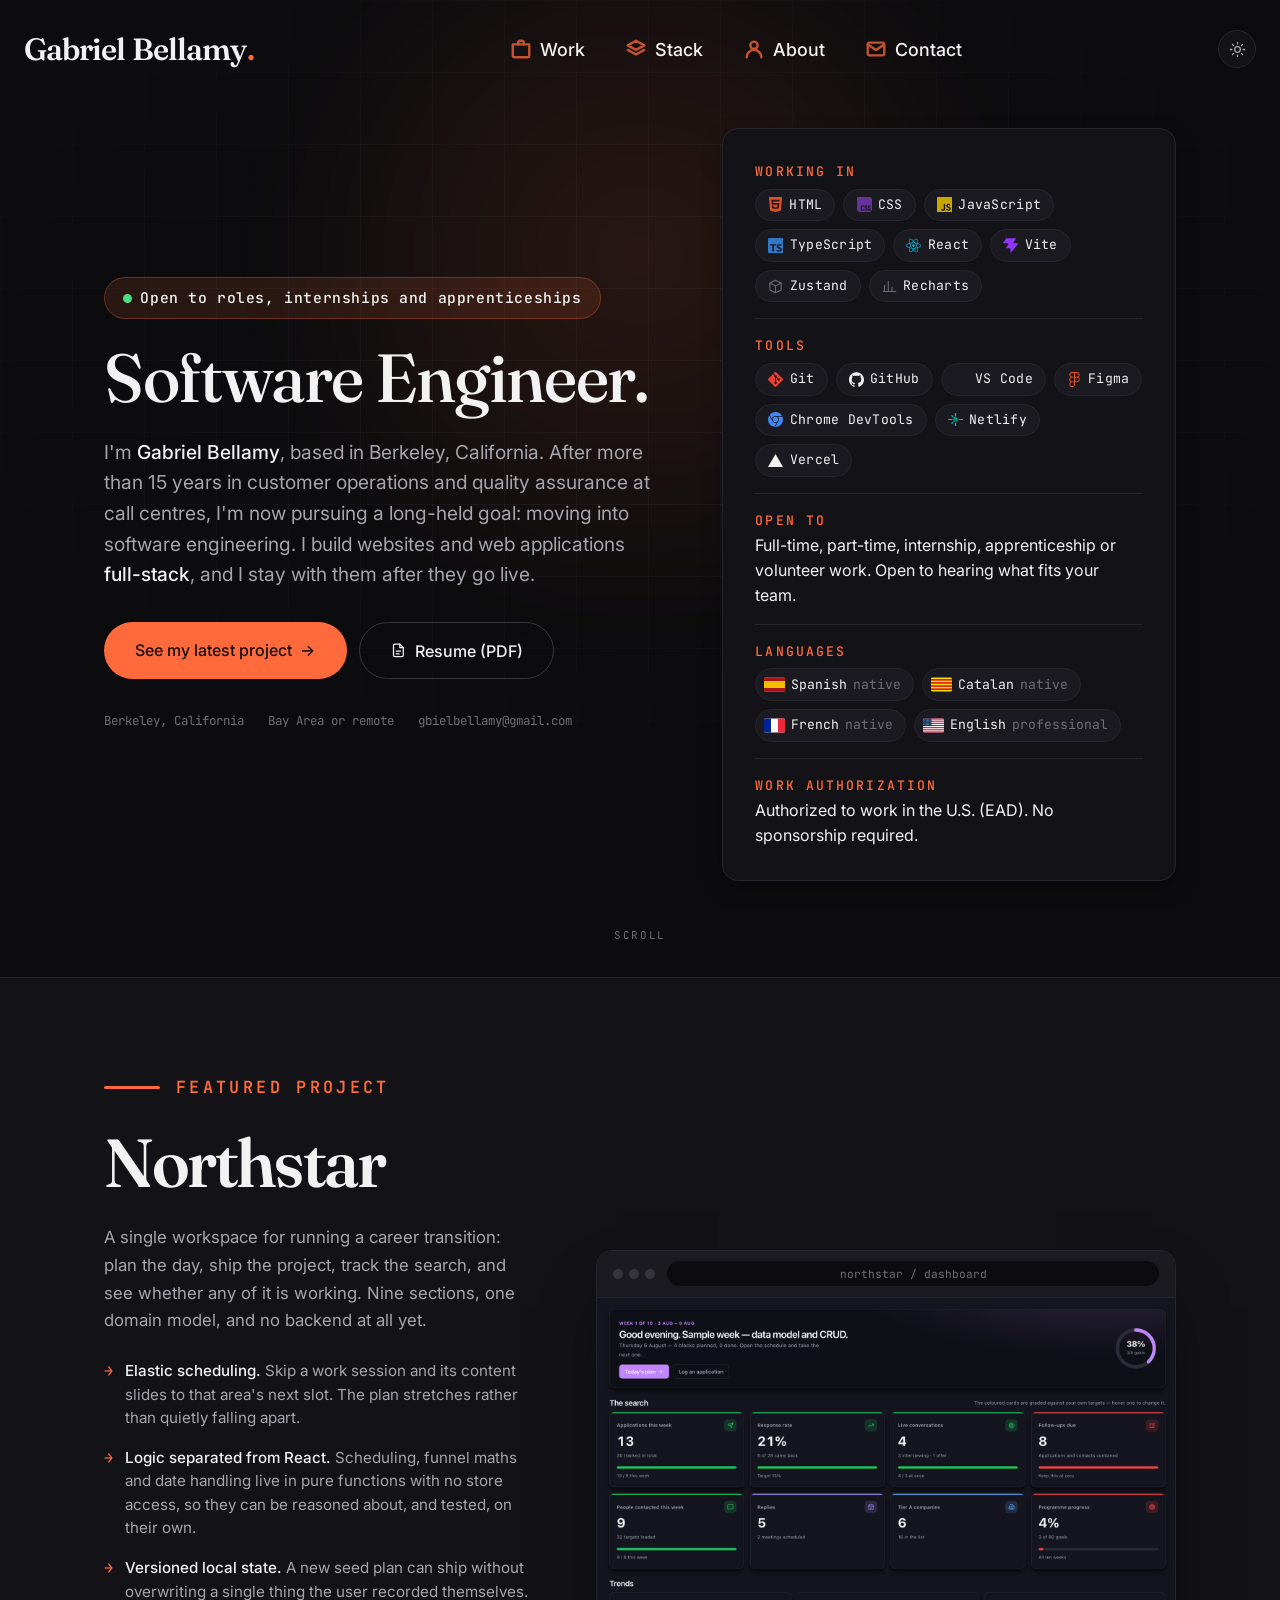
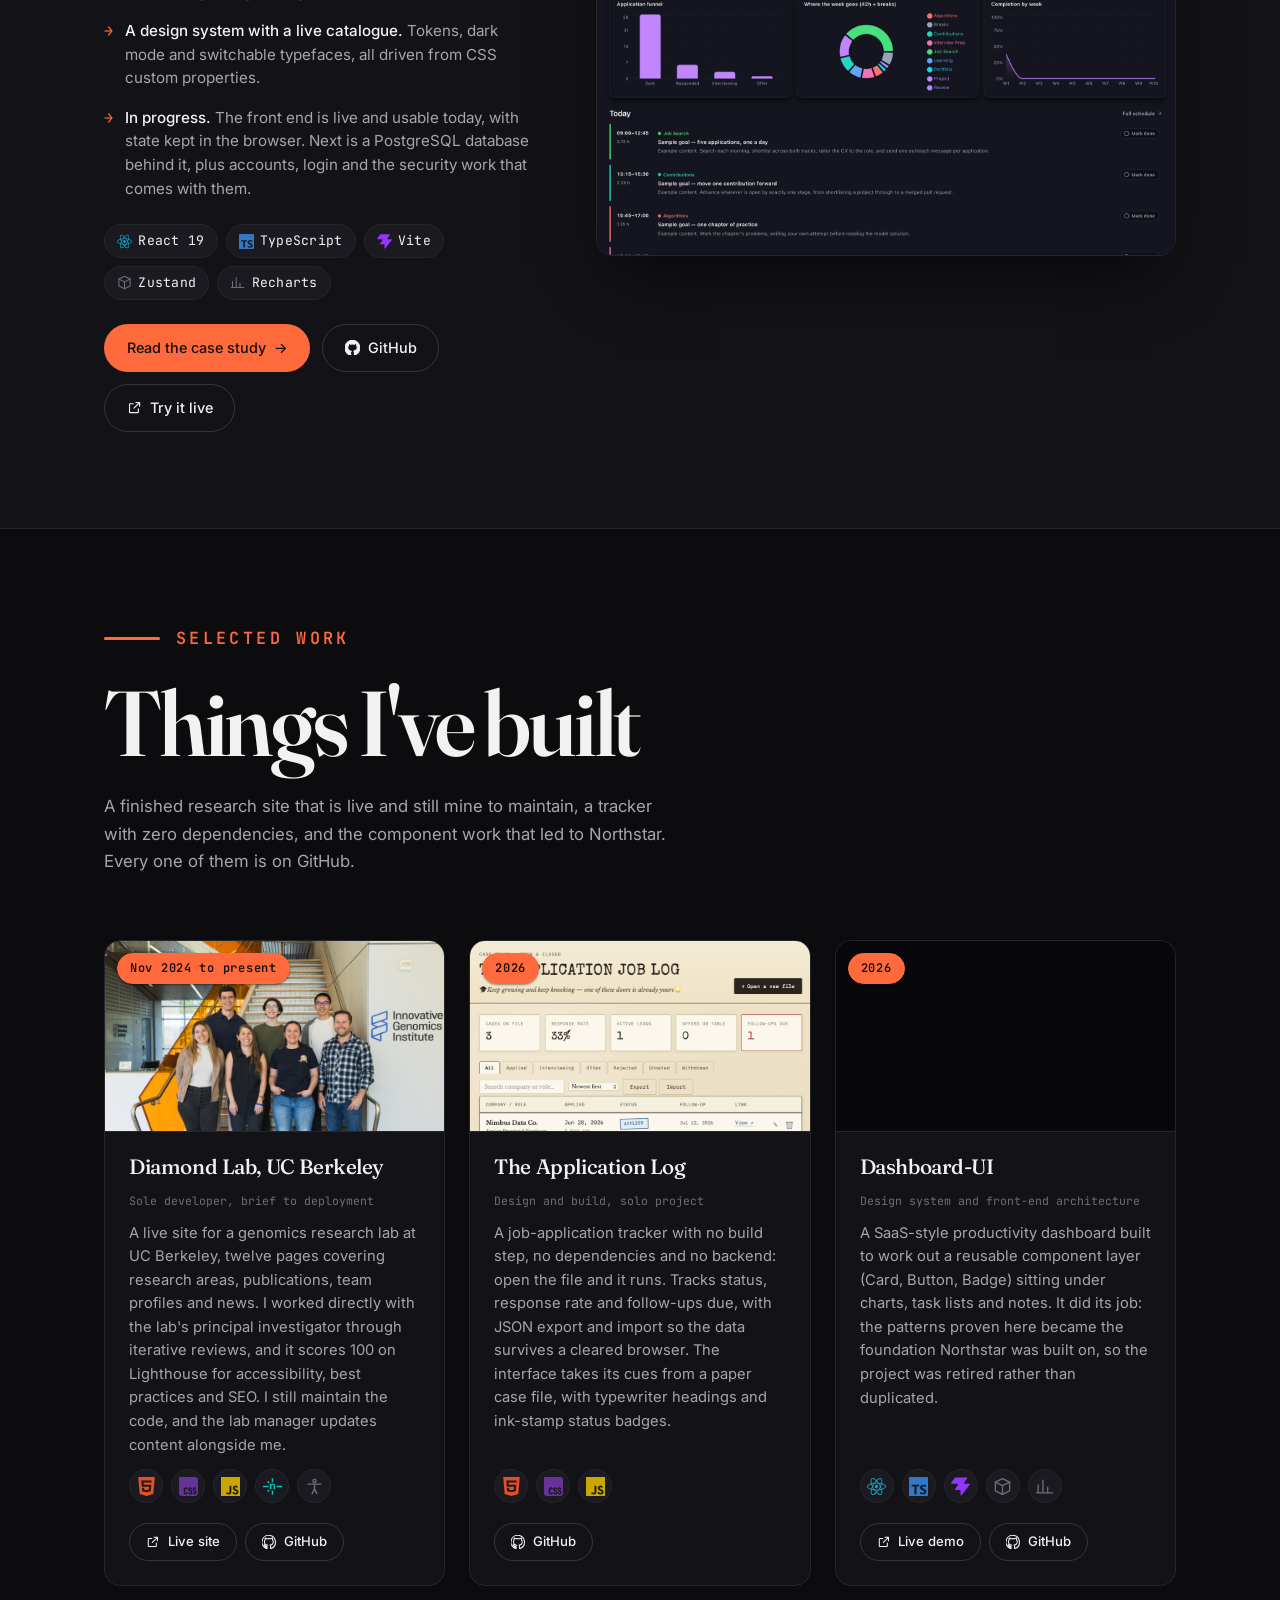
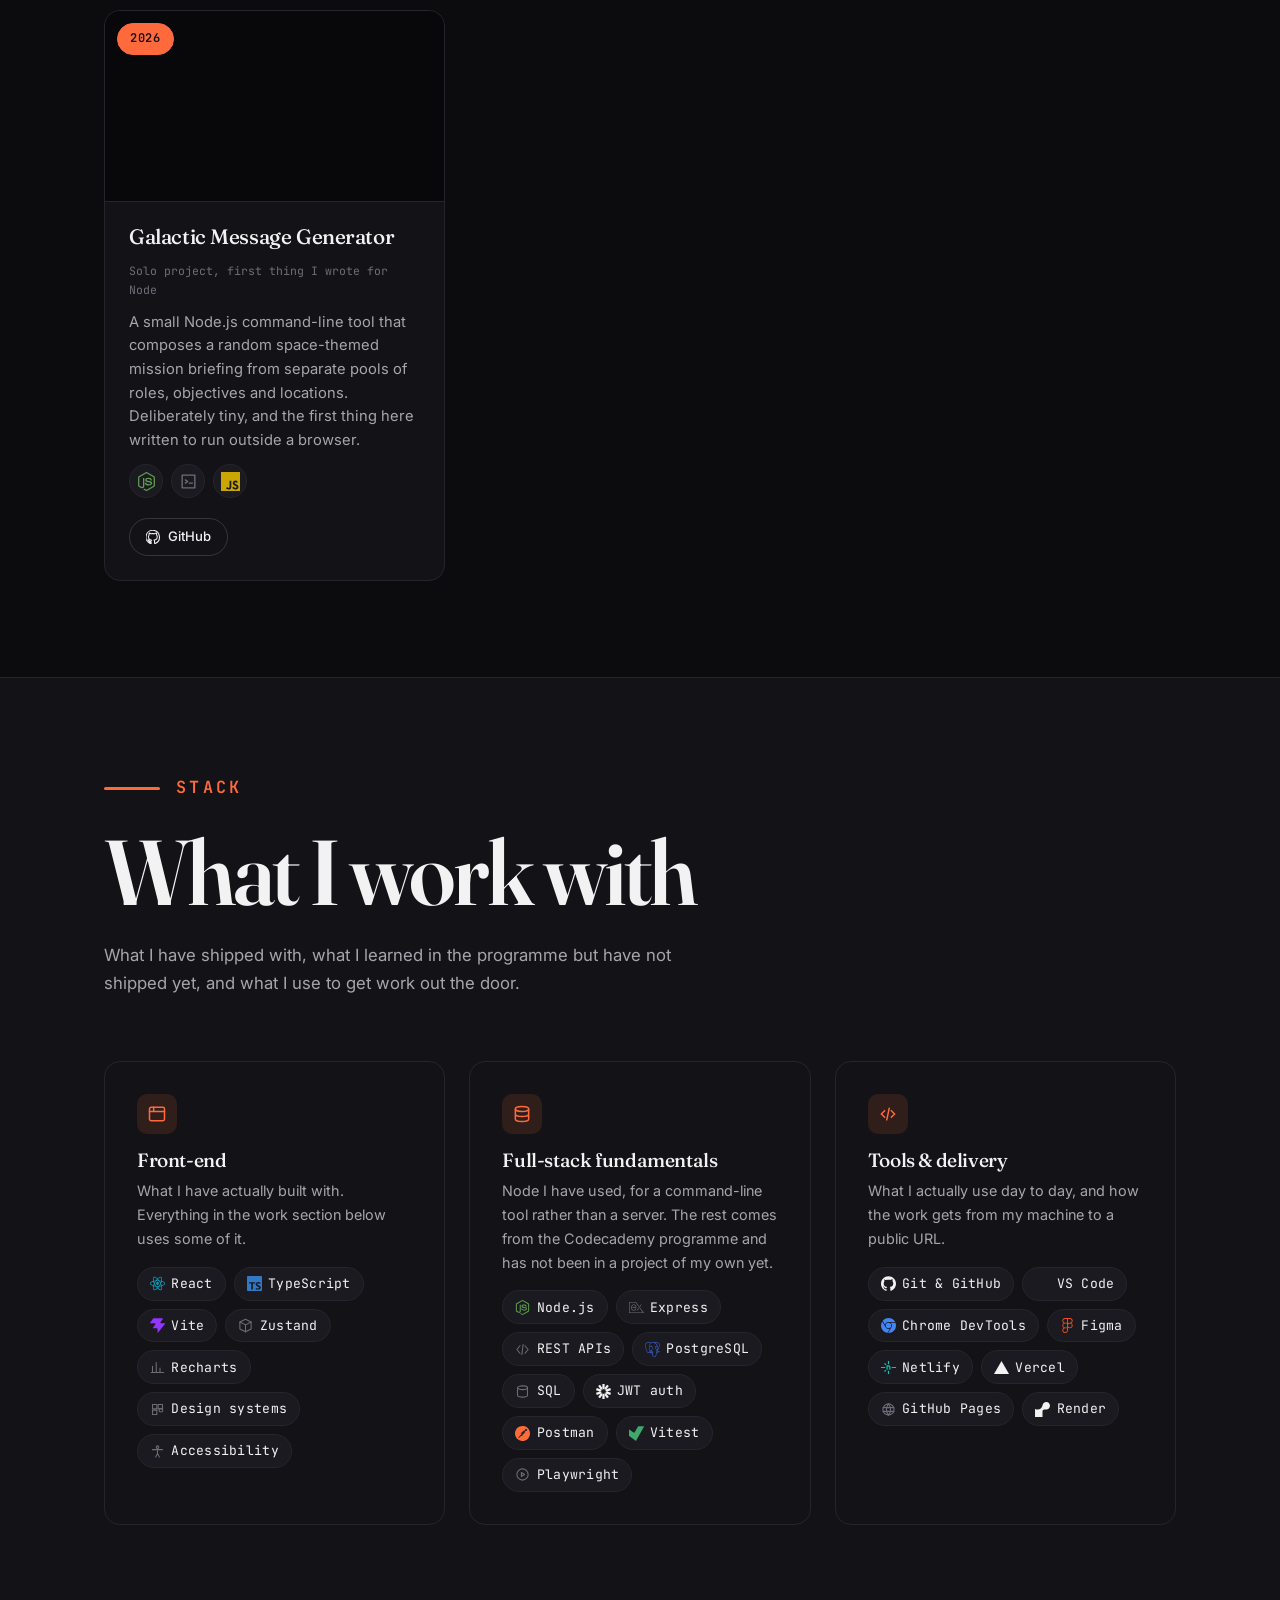
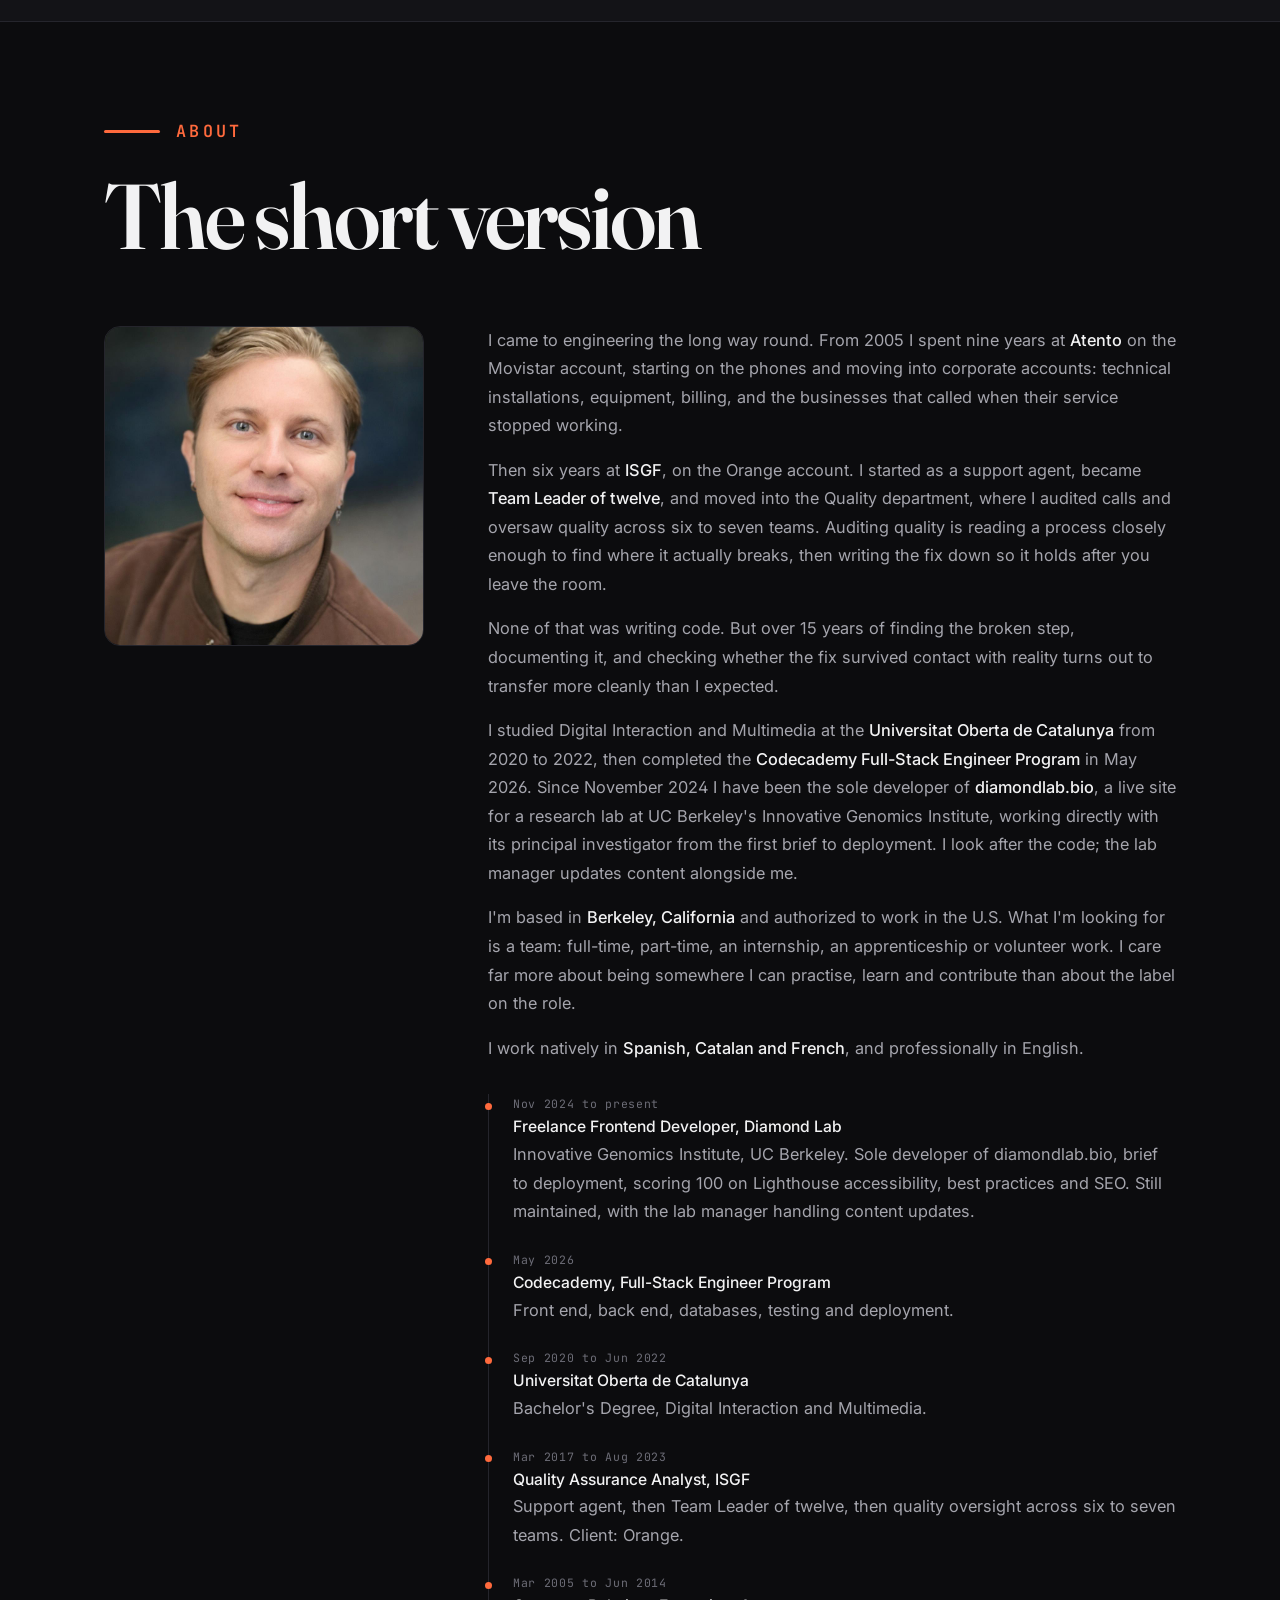
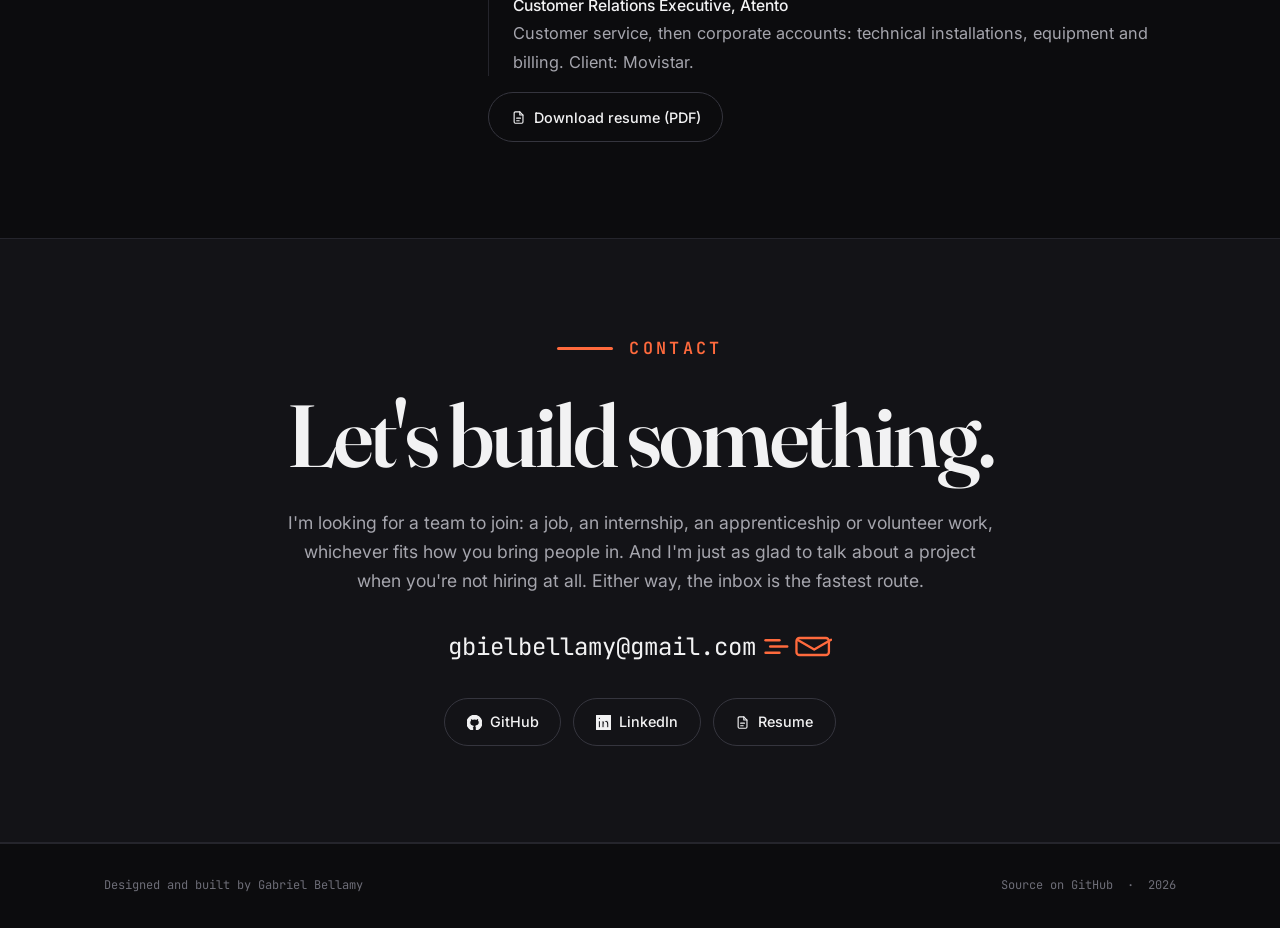
==== index.html @ 1a61dbc8 "Lead with Software Engineer, keeping full-stack in the body" ====
<!DOCTYPE html>
<html lang="en">
<head>
  <meta charset="UTF-8" />
  <meta name="viewport" content="width=device-width, initial-scale=1.0" />

  <title>Gabriel Bellamy, Software Engineer</title>
  <meta name="description" content="Gabriel Bellamy is a software engineer in Berkeley, California, building web applications with JavaScript, TypeScript and React. Over 15 years in customer operations and quality assurance behind the code. Open to roles, internships and apprenticeships." />
  <meta name="author" content="Gabriel Bellamy" />
  <link rel="canonical" href="https://gbielbellamy.github.io/" />

  <!-- Link previews on LinkedIn, Slack, X and messaging apps. -->
  <meta property="og:type" content="website" />
  <meta property="og:url" content="https://gbielbellamy.github.io/" />
  <meta property="og:title" content="Gabriel Bellamy, Software Engineer" />
  <meta property="og:description" content="Software engineer in Berkeley, California. React, TypeScript, and a finished site live for a UC Berkeley research lab. Open to roles, internships and apprenticeships." />
  <meta property="og:image" content="https://gbielbellamy.github.io/assets/og-image.png" />
  <meta property="og:image:width" content="1200" />
  <meta property="og:image:height" content="630" />
  <meta name="twitter:card" content="summary_large_image" />

  <link rel="icon" href="assets/favicon.svg" type="image/svg+xml" />
  <meta name="theme-color" content="#0c0c0e" />

  <!-- Open the font connection before the stylesheet asks for it. -->
  <link rel="preconnect" href="https://fonts.googleapis.com" />
  <link rel="preconnect" href="https://fonts.gstatic.com" crossorigin />
  <link href="https://fonts.googleapis.com/css2?family=Fraunces:ital,opsz,wght@0,9..144,400..700;1,9..144,400..600&family=Inter:wght@400;500;600&family=JetBrains+Mono:wght@400;500&display=swap" rel="stylesheet" />

  <link rel="stylesheet" href="css/style.css" />

  <!--
    Set the theme before the first paint, so the page never flashes the wrong
    one. Dark is the default on a first visit; after that the visitor's own
    choice is remembered. Everything else about the toggle lives in js/main.js.
  -->
  <script>
    (function () {
      var theme = 'dark';
      try {
        var saved = localStorage.getItem('gb-theme');
        if (saved === 'light' || saved === 'dark') theme = saved;
      } catch (error) {
        /* Storage unavailable: the default stands. */
      }
      document.documentElement.setAttribute('data-theme', theme);
    })();
  </script>
</head>

<body>

  <!--
    Icon sprite. Every piece of icon geometry on the page lives here, once, and
    the markup below refers to it by name. Keeps the document readable and lets
    the browser reuse one definition wherever an icon appears.
  -->
  <svg class="visually-hidden" aria-hidden="true" focusable="false">
    <defs>
      <symbol id="i-work" viewBox="0 0 24 24">
        <path d="M3 7h18v12a2 2 0 0 1-2 2H5a2 2 0 0 1-2-2z" />
        <path d="M9 7V5a2 2 0 0 1 2-2h2a2 2 0 0 1 2 2v2" />
      </symbol>
      <symbol id="i-stack" viewBox="0 0 24 24">
        <path d="m12 3 9 5-9 5-9-5z" />
        <path d="m3 13 9 5 9-5" />
      </symbol>
      <symbol id="i-about" viewBox="0 0 24 24">
        <circle cx="12" cy="8" r="4" />
        <path d="M4 21a8 8 0 0 1 16 0" />
      </symbol>
      <symbol id="i-contact" viewBox="0 0 24 24">
        <rect x="3" y="5" width="18" height="14" rx="2" />
        <path d="m3 7 9 6 9-6" />
      </symbol>
      <symbol id="i-sun" viewBox="0 0 24 24">
        <circle cx="12" cy="12" r="4" />
        <path d="M12 2v2M12 20v2M4.9 4.9l1.4 1.4M17.7 17.7l1.4 1.4M2 12h2M20 12h2M4.9 19.1l1.4-1.4M17.7 6.3l1.4-1.4" />
      </symbol>
      <symbol id="i-moon" viewBox="0 0 24 24">
        <path d="M21 12.8A9 9 0 1 1 11.2 3a7 7 0 0 0 9.8 9.8z" />
      </symbol>
      <symbol id="i-menu" viewBox="0 0 24 24">
        <path d="M4 7h16M4 12h16M4 17h16" />
      </symbol>
      <symbol id="i-external" viewBox="0 0 24 24">
        <path d="M14 4h6v6M20 4l-9 9M18 14v5a1 1 0 0 1-1 1H5a1 1 0 0 1-1-1V7a1 1 0 0 1 1-1h5" />
      </symbol>
      <symbol id="i-document" viewBox="0 0 24 24">
        <path d="M14 3H7a2 2 0 0 0-2 2v14a2 2 0 0 0 2 2h10a2 2 0 0 0 2-2V8z" />
        <path d="M14 3v5h5M9 13h6M9 17h4" />
      </symbol>
      <symbol id="i-github" viewBox="0 0 24 24">
        <path fill="currentColor" d="M12 .5a12 12 0 0 0-3.8 23.4c.6.1.8-.3.8-.6v-2c-3.3.7-4-1.6-4-1.6-.6-1.4-1.4-1.8-1.4-1.8-1.1-.7.1-.7.1-.7 1.2.1 1.8 1.2 1.8 1.2 1.1 1.8 2.8 1.3 3.5 1 .1-.8.4-1.3.8-1.6-2.7-.3-5.5-1.3-5.5-5.9 0-1.3.5-2.4 1.2-3.2-.1-.3-.5-1.5.1-3.2 0 0 1-.3 3.3 1.2a11.5 11.5 0 0 1 6 0C17.3 5 18.3 5.3 18.3 5.3c.6 1.7.2 2.9.1 3.2.8.8 1.2 1.9 1.2 3.2 0 4.6-2.8 5.6-5.5 5.9.4.4.8 1.1.8 2.2v3.3c0 .3.2.7.8.6A12 12 0 0 0 12 .5z" />
      </symbol>
      <symbol id="i-linkedin" viewBox="0 0 24 24">
        <path fill="currentColor" d="M20.4 20.4h-3.5v-5.6c0-1.3 0-3-1.9-3s-2.1 1.4-2.1 2.9v5.7H9.4V9h3.4v1.6h.1a3.7 3.7 0 0 1 3.3-1.8c3.6 0 4.2 2.3 4.2 5.4zM5.4 7.4a2 2 0 1 1 0-4.1 2 2 0 0 1 0 4.1M7.1 20.4H3.6V9h3.5zM22.2 0H1.8C.8 0 0 .8 0 1.7v20.6c0 1 .8 1.7 1.8 1.7h20.4c1 0 1.8-.8 1.8-1.7V1.7c0-.9-.8-1.7-1.8-1.7" />
      </symbol>
      <symbol id="i-flag-es" viewBox="0 0 60 40">
        <rect width="60" height="40" fill="#f1bf00" />
        <rect width="60" height="10" fill="#aa151b" />
        <rect y="30" width="60" height="10" fill="#aa151b" />
      </symbol>
      <symbol id="i-flag-cat" viewBox="0 0 60 40">
        <rect width="60" height="40" fill="#fcdd09" />
        <g fill="#da121a">
          <rect y="4.44" width="60" height="4.44" />
          <rect y="13.33" width="60" height="4.44" />
          <rect y="22.22" width="60" height="4.44" />
          <rect y="31.11" width="60" height="4.44" />
        </g>
      </symbol>
      <symbol id="i-flag-fr" viewBox="0 0 60 40">
        <rect width="60" height="40" fill="#fff" />
        <rect width="20" height="40" fill="#002395" />
        <rect x="40" width="20" height="40" fill="#ed2939" />
      </symbol>
      <symbol id="i-flag-us" viewBox="0 0 60 40">
                      <rect width="60" height="40" fill="#fff" />
                      <g fill="#b31942">
                        <rect y="0.000" width="60" height="3.077" />
                        <rect y="6.154" width="60" height="3.077" />
                        <rect y="12.308" width="60" height="3.077" />
                        <rect y="18.462" width="60" height="3.077" />
                        <rect y="24.615" width="60" height="3.077" />
                        <rect y="30.769" width="60" height="3.077" />
                        <rect y="36.923" width="60" height="3.077" />
                      </g>
                      <rect width="24" height="21.538" fill="#0a3161" />
                      <g fill="#fff">
                        <circle cx="2.20" cy="2.10" r="0.85" />
                        <circle cx="5.80" cy="2.10" r="0.85" />
                        <circle cx="9.40" cy="2.10" r="0.85" />
                        <circle cx="13.00" cy="2.10" r="0.85" />
                        <circle cx="16.60" cy="2.10" r="0.85" />
                        <circle cx="20.20" cy="2.10" r="0.85" />
                        <circle cx="2.20" cy="5.80" r="0.85" />
                        <circle cx="5.80" cy="5.80" r="0.85" />
                        <circle cx="9.40" cy="5.80" r="0.85" />
                        <circle cx="13.00" cy="5.80" r="0.85" />
                        <circle cx="16.60" cy="5.80" r="0.85" />
                        <circle cx="20.20" cy="5.80" r="0.85" />
                        <circle cx="2.20" cy="9.50" r="0.85" />
                        <circle cx="5.80" cy="9.50" r="0.85" />
                        <circle cx="9.40" cy="9.50" r="0.85" />
                        <circle cx="13.00" cy="9.50" r="0.85" />
                        <circle cx="16.60" cy="9.50" r="0.85" />
                        <circle cx="20.20" cy="9.50" r="0.85" />
                        <circle cx="2.20" cy="13.20" r="0.85" />
                        <circle cx="5.80" cy="13.20" r="0.85" />
                        <circle cx="9.40" cy="13.20" r="0.85" />
                        <circle cx="13.00" cy="13.20" r="0.85" />
                        <circle cx="16.60" cy="13.20" r="0.85" />
                        <circle cx="20.20" cy="13.20" r="0.85" />
                        <circle cx="2.20" cy="16.90" r="0.85" />
                        <circle cx="5.80" cy="16.90" r="0.85" />
                        <circle cx="9.40" cy="16.90" r="0.85" />
                        <circle cx="13.00" cy="16.90" r="0.85" />
                        <circle cx="16.60" cy="16.90" r="0.85" />
                        <circle cx="20.20" cy="16.90" r="0.85" />
                      </g>
                    </symbol>
      <symbol id="i-frontend" viewBox="0 0 24 24">
        <rect x="3" y="4" width="18" height="16" rx="2" />
        <path d="M3 9h18M8 4v5" />
      </symbol>
      <symbol id="i-database" viewBox="0 0 24 24">
        <ellipse cx="12" cy="6" rx="8" ry="3" />
        <path d="M4 6v6c0 1.7 3.6 3 8 3s8-1.3 8-3V6M4 12v6c0 1.7 3.6 3 8 3s8-1.3 8-3v-6" />
      </symbol>
      <symbol id="i-code" viewBox="0 0 24 24">
        <path d="m8 16-4-4 4-4M16 8l4 4-4 4M13.5 5l-3 14" />
      </symbol>
      <symbol id="i-mail-send" viewBox="0 0 44 16">
        <g class="mail-send__trail" stroke="currentColor" stroke-width="1.6" stroke-linecap="round">
          <path d="M1 4h9" />
          <path d="M4 8h11" />
          <path d="M1 12h9" />
        </g>
        <g class="mail-send__note" stroke="currentColor" stroke-width="1.5" stroke-linejoin="round">
          <rect x="21" y="2.5" width="21" height="11" rx="2" />
          <path d="m21.6 3.6 10.9 6.4 10.9-6.4" />
        </g>
      </symbol>
    </defs>
  </svg>

  <a href="#main" class="skip-link">Skip to main content</a>

  <div class="progress" role="presentation"></div>

  <!-- ===================== NAVIGATION ===================== -->
  <header>
    <nav class="nav" aria-label="Primary">
      <a href="#top" class="nav__brand">Gabriel Bellamy<span class="accent">.</span></a>

      <ul class="nav__menu" id="nav-menu">
        <li>
          <a class="nav__link" href="#work">
            <svg class="nav__icon" aria-hidden="true"><use href="#i-work" /></svg>
            Work
          </a>
        </li>
        <li>
          <a class="nav__link" href="#stack">
            <svg class="nav__icon" aria-hidden="true"><use href="#i-stack" /></svg>
            Stack
          </a>
        </li>
        <li>
          <a class="nav__link" href="#about">
            <svg class="nav__icon" aria-hidden="true"><use href="#i-about" /></svg>
            About
          </a>
        </li>
        <li>
          <a class="nav__link" href="#contact">
            <svg class="nav__icon" aria-hidden="true"><use href="#i-contact" /></svg>
            Contact
          </a>
        </li>
      </ul>

      <div class="nav__actions">
        <button class="icon-btn theme-toggle" type="button" aria-label="Switch to light theme">
          <svg class="icon-sun" aria-hidden="true"><use href="#i-sun" /></svg>
          <svg class="icon-moon" aria-hidden="true"><use href="#i-moon" /></svg>
        </button>

        <button class="icon-btn nav__burger" type="button" aria-label="Open menu" aria-expanded="false" aria-controls="nav-menu">
          <svg aria-hidden="true"><use href="#i-menu" /></svg>
        </button>
      </div>
    </nav>
  </header>

  <main id="main">

    <!-- ===================== HERO ===================== -->
    <section class="hero" id="top">
      <div class="hero__grid" aria-hidden="true"></div>
      <div class="hero__glow" aria-hidden="true"></div>

      <div class="container hero__inner">
        <div>
          <p class="hero__eyebrow rise">
            <span class="pill">
              <span class="pill__dot" aria-hidden="true"></span>
              Open to roles, internships and apprenticeships
            </span>
          </p>

          <h1 class="hero__title rise" style="--rise-delay: 80ms">
            Software Engineer.
          </h1>

          <p class="hero__lede rise" style="--rise-delay: 160ms">
            I'm <strong>Gabriel Bellamy</strong>, based in Berkeley, California. After
            more than 15 years in customer operations and quality assurance at call
            centres, I'm now pursuing a long-held goal: moving into software
            engineering. I build websites and web applications <strong>full-stack</strong>,
            and I stay with them after they go live.
          </p>

          <div class="hero__actions rise" style="--rise-delay: 240ms">
            <a class="btn btn--primary btn--lg" href="#northstar">
              See my latest project
              <span class="btn__arrow" aria-hidden="true">→</span>
            </a>
            <a class="btn btn--outline btn--lg" href="assets/Gabriel_Bellamy_Resume.pdf" target="_blank" rel="noopener noreferrer">
              <svg class="btn__icon" aria-hidden="true"><use href="#i-document" /></svg>
              Resume (PDF)
            </a>
          </div>

          <p class="hero__meta rise" style="--rise-delay: 320ms">
            <span>Berkeley, California</span>
            <span>Bay Area or remote</span>
            <span>gbielbellamy@gmail.com</span>
          </p>
        </div>

        <aside class="hero__card rise" style="--rise-delay: 200ms" aria-label="At a glance">
          <dl>
            <div>
              <dt>Working in</dt>
              <dd>
                <ul class="tech-list" data-tech="HTML, CSS, JavaScript, TypeScript, React, Vite, Zustand, Recharts"></ul>
              </dd>
            </div>
            <div>
              <dt>Tools</dt>
              <dd>
                <ul class="tech-list" data-tech="Git, GitHub, VS Code, Figma, Chrome DevTools, Netlify, Vercel"></ul>
              </dd>
            </div>
            <div>
              <dt>Open to</dt>
              <dd>Full-time, part-time, internship, apprenticeship or volunteer work. Open to hearing what fits your team.</dd>
            </div>
            <div>
              <dt>Languages</dt>
              <dd>
                <ul class="flag-list">
                  <li class="flag-item">
                    <svg class="flag" aria-hidden="true"><use href="#i-flag-es" /></svg>
                    Spanish <span class="flag-level">native</span>
                  </li>
                  <li class="flag-item">
                    <svg class="flag" aria-hidden="true"><use href="#i-flag-cat" /></svg>
                    Catalan <span class="flag-level">native</span>
                  </li>
                  <li class="flag-item">
                    <svg class="flag" aria-hidden="true"><use href="#i-flag-fr" /></svg>
                    French <span class="flag-level">native</span>
                  </li>
                  <li class="flag-item">
                    <svg class="flag" aria-hidden="true"><use href="#i-flag-us" /></svg>
                    English <span class="flag-level">professional</span>
                  </li>
                </ul>
              </dd>
            </div>
            <div>
              <dt>Work authorization</dt>
              <dd>Authorized to work in the U.S. (EAD). No sponsorship required.</dd>
            </div>
          </dl>
        </aside>
      </div>

      <p class="hero__scroll" aria-hidden="true">Scroll</p>
    </section>


    <!-- ===================== FEATURED PROJECT ===================== -->
    <section class="section section--tinted" id="northstar" aria-labelledby="northstar-title">
      <div class="container">
        <div class="featured">

          <div class="featured__body reveal">
            <p class="featured__kicker">Featured project</p>

            <h2 class="featured__title" id="northstar-title">Northstar</h2>

            <p class="featured__desc">
              A single workspace for running a career transition: plan the day, ship the
              project, track the search, and see whether any of it is working. Nine
              sections, one domain model, and no backend at all yet.
            </p>

            <ul class="featured__points">
              <li>
                <span><strong>Elastic scheduling.</strong> Skip a work session and its
                content slides to that area's next slot. The plan stretches rather than
                quietly falling apart.</span>
              </li>
              <li>
                <span><strong>Logic separated from React.</strong> Scheduling, funnel
                maths and date handling live in pure functions with no store access, so
                they can be reasoned about, and tested, on their own.</span>
              </li>
              <li>
                <span><strong>Versioned local state.</strong> A new seed plan can ship
                without overwriting a single thing the user recorded themselves.</span>
              </li>
              <li>
                <span><strong>A design system with a live catalogue.</strong> Tokens,
                dark mode and switchable typefaces, all driven from CSS custom
                properties.</span>
              </li>
              <li>
                <span><strong>In progress.</strong> The front end is live and usable
                today, with state kept in the browser. Next is a PostgreSQL database
                behind it, plus accounts, login and the security work that comes with
                them.</span>
              </li>
            </ul>

            <ul class="tag-list" aria-label="Technologies used">
              <li class="tag">React 19</li>
              <li class="tag">TypeScript</li>
              <li class="tag">Vite</li>
              <li class="tag">Zustand</li>
              <li class="tag">Recharts</li>
            </ul>

            <div class="featured__actions">
              <a class="btn btn--primary" href="work/northstar.html">
                Read the case study
                <span class="btn__arrow" aria-hidden="true">→</span>
              </a>
              <a class="btn btn--outline" href="https://github.com/gbielbellamy/northstar-project" target="_blank" rel="noopener noreferrer">
                <svg class="btn__icon" aria-hidden="true"><use href="#i-github" /></svg>
                GitHub
              </a>
              <a class="btn btn--outline" href="https://northstar-project-ruby.vercel.app/" target="_blank" rel="noopener noreferrer">
                <svg class="btn__icon" aria-hidden="true"><use href="#i-external" /></svg>
                Try it live
              </a>
            </div>
          </div>

          <div class="featured__media reveal" style="--reveal-delay: 120ms">
            <figure class="frame">
              <div class="frame__bar" aria-hidden="true">
                <div class="frame__dots"><i></i><i></i><i></i></div>
                <span class="frame__url">northstar / dashboard</span>
              </div>
              <img class="frame__shot theme-shot theme-shot--dark"
                   src="assets/northstar-dashboard.png"
                   alt="The Northstar dashboard: application funnel statistics, today's schedule blocks, weekly progress and a chart of hours by area."
                   width="1600" height="1544"
                   loading="lazy" decoding="async" />
              <img class="frame__shot theme-shot theme-shot--light"
                   src="assets/northstar-dashboard-light.png"
                   alt="" aria-hidden="true"
                   width="1600" height="1544"
                   loading="lazy" decoding="async" />
            </figure>
          </div>

        </div>
      </div>
    </section>


    <!-- ===================== WORK GRID ===================== -->
    <section class="section" id="work" aria-labelledby="work-title">
      <div class="container">
        <div class="section-head reveal">
          <p class="section-label">Selected work</p>
          <h2 class="section-title" id="work-title">Things I've built</h2>
          <p class="section-intro">
            A finished research site that is live and still mine to maintain, a tracker
            with zero dependencies, and the component work that led to Northstar. Every
            one of them is on GitHub.
          </p>
        </div>

        <!-- Cards are rendered from js/projects.js. -->
        <div class="work-grid" id="work-grid"></div>
      </div>
    </section>


    <!-- ===================== STACK ===================== -->
    <section class="section section--tinted" id="stack" aria-labelledby="stack-title">
      <div class="container">
        <div class="section-head reveal">
          <p class="section-label">Stack</p>
          <h2 class="section-title" id="stack-title">What I work with</h2>
          <p class="section-intro">
            What I have shipped with, what I learned in the programme but have not
            shipped yet, and what I use to get work out the door.
          </p>
        </div>

        <div class="stack-grid">

          <article class="stack-card reveal">
            <div class="stack-card__icon" aria-hidden="true">
              <svg aria-hidden="true"><use href="#i-frontend" /></svg>
            </div>
            <h3 class="stack-card__title">Front-end</h3>
            <p class="stack-card__note">
              What I have actually built with. Everything in the work section below
              uses some of it.
            </p>
            <ul class="tag-list">
              <li class="tag">React</li>
              <li class="tag">TypeScript</li>
              <li class="tag">Vite</li>
              <li class="tag">Zustand</li>
              <li class="tag">Recharts</li>
              <li class="tag">Design systems</li>
              <li class="tag">Accessibility</li>
            </ul>
          </article>

          <article class="stack-card reveal" style="--reveal-delay: 90ms">
            <div class="stack-card__icon" aria-hidden="true">
              <svg aria-hidden="true"><use href="#i-database" /></svg>
            </div>
            <h3 class="stack-card__title">Full-stack fundamentals</h3>
            <p class="stack-card__note">
              Node I have used, for a command-line tool rather than a server. The rest
              comes from the Codecademy programme and has not been in a project of my
              own yet.
            </p>
            <ul class="tag-list">
              <li class="tag">Node.js</li>
              <li class="tag">Express</li>
              <li class="tag">REST APIs</li>
              <li class="tag">PostgreSQL</li>
              <li class="tag">SQL</li>
              <li class="tag">JWT auth</li>
              <li class="tag">Postman</li>
              <li class="tag">Vitest</li>
              <li class="tag">Playwright</li>
            </ul>
          </article>

          <article class="stack-card reveal" style="--reveal-delay: 180ms">
            <div class="stack-card__icon" aria-hidden="true">
              <svg aria-hidden="true"><use href="#i-code" /></svg>
            </div>
            <h3 class="stack-card__title">Tools &amp; delivery</h3>
            <p class="stack-card__note">
              What I actually use day to day, and how the work gets from my machine to
              a public URL.
            </p>
            <ul class="tag-list">
              <li class="tag">Git &amp; GitHub</li>
              <li class="tag">VS Code</li>
              <li class="tag">Chrome DevTools</li>
              <li class="tag">Figma</li>
              <li class="tag">Netlify</li>
              <li class="tag">Vercel</li>
              <li class="tag">GitHub Pages</li>
              <li class="tag">Render</li>
            </ul>
          </article>

        </div>
      </div>
    </section>


    <!-- ===================== ABOUT ===================== -->
    <section class="section" id="about" aria-labelledby="about-title">
      <div class="container">
        <div class="section-head reveal">
          <p class="section-label">About</p>
          <h2 class="section-title" id="about-title">The short version</h2>
        </div>

        <div class="about">
          <figure class="about__figure reveal">
            <img src="assets/me.jpeg" alt="Portrait of Gabriel Bellamy." width="640" height="640" loading="lazy" decoding="async" />
          </figure>

          <div class="about__prose reveal" style="--reveal-delay: 90ms">
            <p>
              I came to engineering the long way round. From 2005 I spent nine years at
              <strong>Atento</strong> on the Movistar account, starting on the phones
              and moving into corporate accounts: technical installations, equipment,
              billing, and the businesses that called when their service stopped
              working.
            </p>
            <p>
              Then six years at <strong>ISGF</strong>, on the Orange account. I started
              as a support agent, became <strong>Team Leader of twelve</strong>, and
              moved into the Quality department, where I audited calls and oversaw
              quality across six to seven teams. Auditing quality is reading a process
              closely enough to find where it actually breaks, then writing the fix
              down so it holds after you leave the room.
            </p>
            <p>
              None of that was writing code. But over 15 years of finding the broken
              step, documenting it, and checking whether the fix survived contact with
              reality turns out to transfer more cleanly than I expected.
            </p>
            <p>
              I studied Digital Interaction and Multimedia at the <strong>Universitat
              Oberta de Catalunya</strong> from 2020 to 2022, then completed the
              <strong>Codecademy Full-Stack Engineer Program</strong> in May 2026. Since November 2024 I have been the sole
              developer of <strong>diamondlab.bio</strong>, a live site for a research
              lab at UC Berkeley's Innovative Genomics Institute, working directly with
              its principal investigator from the first brief to deployment. I look after
              the code; the lab manager updates content alongside me.
            </p>
            <p>
              I'm based in <strong>Berkeley, California</strong> and authorized to work
              in the U.S. What I'm looking for is a team: full-time, part-time, an
              internship, an apprenticeship or volunteer work. I care far more about
              being somewhere I can practise, learn and contribute than about the label
              on the role.
            </p>
            <p>
              I work natively in <strong>Spanish, Catalan and French</strong>, and
              professionally in English.
            </p>

            <ul class="timeline">
              <li>
                <span class="timeline__when">Nov 2024 to present</span>
                <span class="timeline__what">Freelance Frontend Developer, Diamond Lab</span>
                <p class="timeline__detail">
                  Innovative Genomics Institute, UC Berkeley. Sole developer of
                  diamondlab.bio, brief to deployment, scoring 100 on Lighthouse
                  accessibility, best practices and SEO. Still maintained, with the lab
                  manager handling content updates.
                </p>
              </li>
              <li>
                <span class="timeline__when">May 2026</span>
                <span class="timeline__what">Codecademy, Full-Stack Engineer Program</span>
                <p class="timeline__detail">
                  Front end, back end, databases, testing and deployment.
                </p>
              </li>
              <li>
                <span class="timeline__when">Sep 2020 to Jun 2022</span>
                <span class="timeline__what">Universitat Oberta de Catalunya</span>
                <p class="timeline__detail">
                  Bachelor's Degree, Digital Interaction and Multimedia.
                </p>
              </li>
              <li>
                <span class="timeline__when">Mar 2017 to Aug 2023</span>
                <span class="timeline__what">Quality Assurance Analyst, ISGF</span>
                <p class="timeline__detail">
                  Support agent, then Team Leader of twelve, then quality oversight
                  across six to seven teams. Client: Orange.
                </p>
              </li>
              <li>
                <span class="timeline__when">Mar 2005 to Jun 2014</span>
                <span class="timeline__what">Customer Relations Executive, Atento</span>
                <p class="timeline__detail">
                  Customer service, then corporate accounts: technical installations,
                  equipment and billing. Client: Movistar.
                </p>
              </li>
            </ul>

            <p>
              <a class="btn btn--outline" href="assets/Gabriel_Bellamy_Resume.pdf" target="_blank" rel="noopener noreferrer">
                <svg class="btn__icon" aria-hidden="true"><use href="#i-document" /></svg>
                Download resume (PDF)
              </a>
            </p>
          </div>
        </div>
      </div>
    </section>


    <!-- ===================== CONTACT ===================== -->
    <section class="section section--tinted" id="contact" aria-labelledby="contact-title">
      <div class="container">
        <div class="contact reveal">
          <p class="section-label" style="justify-content: center">Contact</p>
          <h2 class="contact__title" id="contact-title">Let's build something.</h2>
          <p class="contact__text">
            I'm looking for a team to join: a job, an internship, an apprenticeship or
            volunteer work, whichever fits how you bring people in. And I'm just as glad
            to talk about a project when you're not hiring at all. Either way, the inbox
            is the fastest route.
          </p>

          <a class="contact__mail" href="mailto:gbielbellamy@gmail.com">
            gbielbellamy@gmail.com
            <svg class="mail-send" aria-hidden="true"><use href="#i-mail-send" /></svg>
          </a>

          <div class="contact__links">
            <a class="btn btn--outline" href="https://github.com/gbielbellamy" target="_blank" rel="noopener noreferrer">
              <svg class="btn__icon" aria-hidden="true"><use href="#i-github" /></svg>
              GitHub
            </a>
            <a class="btn btn--outline" href="https://linkedin.com/in/gbielbellamy" target="_blank" rel="noopener noreferrer">
              <svg class="btn__icon" aria-hidden="true"><use href="#i-linkedin" /></svg>
              LinkedIn
            </a>
            <a class="btn btn--outline" href="assets/Gabriel_Bellamy_Resume.pdf" target="_blank" rel="noopener noreferrer">
              <svg class="btn__icon" aria-hidden="true"><use href="#i-document" /></svg>
              Resume
            </a>
          </div>
        </div>
      </div>
    </section>

  </main>

  <!-- ===================== FOOTER ===================== -->
  <footer class="footer">
    <div class="container footer__inner">
      <p>Designed and built by Gabriel Bellamy</p>
      <p>
        <a href="https://github.com/gbielbellamy/gbielbellamy.github.io" target="_blank" rel="noopener noreferrer">Source on GitHub</a>
        &nbsp;·&nbsp;
        <span id="year"></span>
      </p>
    </div>
  </footer>

  <script src="js/projects.js"></script>
  <script src="js/tech-icons.js"></script>
  <script src="js/main.js"></script>
</body>
</html>
---- css/style.css ----
/* ==========================================================================
   Gabriel Bellamy, single stylesheet
   --------------------------------------------------------------------------
   Contents:
     1.  Design tokens (color, type, space, shadows)
     2.  Reset and base
     3.  Typography
     4.  Layout utilities
     5.  Entrance animations
     6.  Components: buttons, tags, pills
     7.  Navigation
     8.  Hero
     9.  Featured project (browser frame)
    10.  Work grid
    11.  Stack / capabilities
    12.  About
    13.  Contact and footer
    14.  Case study page
    15.  Responsive
   ========================================================================== */


/* ==========================================================================
   1. DESIGN TOKENS
   --------------------------------------------------------------------------
   Every color goes through a variable. The theme is switched by setting
   data-theme="light" | "dark" on <html>. When the visitor has not picked a
   theme, the system preference wins via prefers-color-scheme.
   ========================================================================== */

:root {
  /* --- Type ------------------------------------------------------------- */
  --font-display: 'Fraunces', 'Iowan Old Style', Georgia, serif;
  --font-sans: 'Inter', system-ui, -apple-system, 'Segoe UI', sans-serif;
  --font-mono: 'JetBrains Mono', ui-monospace, 'SF Mono', Menlo, monospace;

  /* --- Spacing (4px scale) ---------------------------------------------- */
  --space-1: 0.25rem;
  --space-2: 0.5rem;
  --space-3: 0.75rem;
  --space-4: 1rem;
  --space-6: 1.5rem;
  --space-8: 2rem;
  --space-12: 3rem;
  --space-16: 4rem;
  --space-24: 6rem;
  --space-32: 8rem;

  /* --- Radii ------------------------------------------------------------ */
  --radius-sm: 6px;
  --radius-md: 10px;
  --radius-lg: 16px;
  --radius-xl: 22px;
  --radius-full: 999px;

  /* --- Widths ----------------------------------------------------------- */
  --container: 1120px;
  --container-narrow: 720px;

  /* --- Motion ----------------------------------------------------------- */
  --ease-out: cubic-bezier(0.22, 1, 0.36, 1);
  --ease-in-out: cubic-bezier(0.65, 0, 0.35, 1);
  --dur-fast: 160ms;
  --dur: 280ms;
  --dur-slow: 620ms;
}

/* --- Dark theme (default) ----------------------------------------------- */
:root,
:root[data-theme='dark'] {
  color-scheme: dark;

  --bg: #0c0c0e;
  --bg-elev: #131317;
  --bg-elev-2: #1a1a20;
  --bg-inset: #08080a;

  --text: #f2f2f3;
  --text-2: #a5a5ad;
  --text-3: #6d6d77;

  --border: #25252c;
  --border-2: #35353e;

  --accent: #ff6a3d;
  --accent-hover: #ff8560;
  --accent-soft: rgba(255, 106, 61, 0.12);
  --accent-line: rgba(255, 106, 61, 0.3);
  --on-accent: #150f0c;

  --ok: #4ade80;

  --shadow-sm: 0 1px 2px rgba(0, 0, 0, 0.4);
  --shadow-md: 0 8px 24px -8px rgba(0, 0, 0, 0.6);
  --shadow-lg: 0 32px 64px -24px rgba(0, 0, 0, 0.75);

  --grid-line: rgba(255, 255, 255, 0.04);
}

/* --- Light theme ---------------------------------------------------------
   Warm parchment rather than plain white: the page has a colour of its own,
   and the vermillion accent sits on it without shouting. */
:root[data-theme='light'] {
  color-scheme: light;

  --bg: #f4eee3;
  --bg-elev: #fcf8f0;
  --bg-elev-2: #eae2d2;
  --bg-inset: #e1d8c5;

  --text: #26201a;
  --text-2: #5c5346;
  --text-3: #877d6d;

  --border: #ded5c2;
  --border-2: #cabea8;

  --accent: #b93d0c;
  --accent-hover: #93300a;
  --accent-soft: rgba(194, 65, 12, 0.10);
  --accent-line: rgba(194, 65, 12, 0.28);
  --on-accent: #fffaf5;

  --ok: #15803d;

  --shadow-sm: 0 1px 2px rgba(52, 42, 28, 0.07);
  --shadow-md: 0 8px 24px -10px rgba(52, 42, 28, 0.18);
  --shadow-lg: 0 32px 64px -28px rgba(52, 42, 28, 0.26);

  --grid-line: rgba(38, 32, 26, 0.07);
}

/* Kept for reference only: an inline script in <head> always sets data-theme,
   so this block no longer matches. Dark is the default on a first visit.
@media (prefers-color-scheme: light) {
  :root:not([data-theme]) {
    color-scheme: light;

    --bg: #f4eee3;
    --bg-elev: #fcf8f0;
    --bg-elev-2: #eae2d2;
    --bg-inset: #e1d8c5;

    --text: #26201a;
    --text-2: #5c5346;
    --text-3: #877d6d;

    --border: #ded5c2;
    --border-2: #cabea8;

    --accent: #b93d0c;
    --accent-hover: #93300a;
    --accent-soft: rgba(194, 65, 12, 0.10);
    --accent-line: rgba(194, 65, 12, 0.28);
    --on-accent: #fffaf5;

    --ok: #15803d;

    --shadow-sm: 0 1px 2px rgba(52, 42, 28, 0.07);
    --shadow-md: 0 8px 24px -10px rgba(52, 42, 28, 0.18);
    --shadow-lg: 0 32px 64px -28px rgba(52, 42, 28, 0.26);

    --grid-line: rgba(38, 32, 26, 0.07);
  }
}


/* ==========================================================================
   2. RESET AND BASE
   ========================================================================== */

*,
*::before,
*::after {
  box-sizing: border-box;
  margin: 0;
  padding: 0;
}

html {
  font-size: 16px;
  scroll-behavior: smooth;
  /* Keep anchor targets clear of the fixed navigation bar. */
  scroll-padding-top: 6rem;
  -webkit-text-size-adjust: 100%;
}

body {
  background: var(--bg);
  color: var(--text);
  font-family: var(--font-sans);
  font-size: 1rem;
  line-height: 1.65;
  font-feature-settings: 'cv02', 'cv03', 'cv04';
  -webkit-font-smoothing: antialiased;
  overflow-x: hidden;
  transition: background-color var(--dur) var(--ease-out),
              color var(--dur) var(--ease-out);
}

img,
svg,
picture {
  display: block;
  max-width: 100%;
}

a {
  color: inherit;
  text-decoration: none;
}

ul,
ol {
  list-style: none;
}

button {
  font: inherit;
  color: inherit;
  background: none;
  border: none;
  cursor: pointer;
}

::selection {
  background: var(--accent);
  color: var(--on-accent);
}

/* One consistent focus ring across the whole site. */
:focus-visible {
  outline: 2px solid var(--accent);
  outline-offset: 3px;
  border-radius: var(--radius-sm);
}

.skip-link {
  position: fixed;
  top: -6rem;
  left: var(--space-4);
  z-index: 200;
  padding: var(--space-3) var(--space-6);
  background: var(--accent);
  color: var(--on-accent);
  font-family: var(--font-mono);
  font-size: 0.8rem;
  border-radius: var(--radius-sm);
  transition: top var(--dur) var(--ease-out);
}

.skip-link:focus-visible {
  top: var(--space-4);
}

.visually-hidden {
  position: absolute;
  width: 1px;
  height: 1px;
  margin: -1px;
  padding: 0;
  overflow: hidden;
  clip: rect(0 0 0 0);
  white-space: nowrap;
  border: 0;
}


/* ==========================================================================
   3. TYPOGRAPHY
   ========================================================================== */

h1,
h2,
h3,
h4 {
  font-family: var(--font-display);
  font-weight: 500;
  line-height: 1.1;
  letter-spacing: -0.02em;
  text-wrap: balance;
}

.mono {
  font-family: var(--font-mono);
  font-size: 0.78rem;
  letter-spacing: 0.08em;
  text-transform: uppercase;
}

.accent {
  color: var(--accent);
}

/* Small label that opens each section. */
.section-label {
  display: flex;
  align-items: center;
  gap: var(--space-4);
  margin-bottom: var(--space-6);
  color: var(--accent);
  font-family: var(--font-mono);
  font-size: 1.05rem;
  font-weight: 600;
  letter-spacing: 0.2em;
  text-transform: uppercase;
}

.section-label::before {
  content: '';
  width: 3.5rem;
  height: 3px;
  border-radius: 3px;
  background: var(--accent);
}

.section-title {
  font-size: clamp(3rem, 8vw, 5.75rem);
  font-weight: 600;
  line-height: 1;
  letter-spacing: -0.035em;
  margin-bottom: var(--space-6);
}

.section-intro {
  max-width: 52ch;
  color: var(--text-2);
  font-size: 1.05rem;
}


/* ==========================================================================
   4. LAYOUT UTILITIES
   ========================================================================== */

.container {
  width: 100%;
  max-width: var(--container);
  margin-inline: auto;
  padding-inline: var(--space-6);
}

.section {
  padding-block: var(--space-24);
  position: relative;
}

.section--tinted {
  background: var(--bg-elev);
  border-block: 1px solid var(--border);
}

.section-head {
  margin-bottom: var(--space-16);
}


/* ==========================================================================
   5. ENTRANCE ANIMATIONS
   --------------------------------------------------------------------------
   .reveal starts offset and transparent; main.js adds .is-visible once the
   element scrolls into view. --reveal-delay staggers siblings.
   ========================================================================== */

.reveal {
  opacity: 0;
  transform: translateY(24px);
  transition: opacity var(--dur-slow) var(--ease-out),
              transform var(--dur-slow) var(--ease-out);
  transition-delay: var(--reveal-delay, 0ms);
}

.reveal.is-visible {
  opacity: 1;
  transform: none;
}

/* Hero entrance: runs on load, no scrolling required. */
@keyframes rise {
  from {
    opacity: 0;
    transform: translateY(28px);
  }
  to {
    opacity: 1;
    transform: none;
  }
}

.rise {
  animation: rise var(--dur-slow) var(--ease-out) both;
  animation-delay: var(--rise-delay, 0ms);
}

/* Reduced motion: everything is visible, nothing travels. */
@media (prefers-reduced-motion: reduce) {
  *,
  *::before,
  *::after {
    animation-duration: 0.01ms !important;
    animation-iteration-count: 1 !important;
    transition-duration: 0.01ms !important;
    scroll-behavior: auto !important;
  }

  .reveal {
    opacity: 1;
    transform: none;
  }
}


/* ==========================================================================
   6. BUTTONS, TAGS AND PILLS
   ========================================================================== */

.btn {
  display: inline-flex;
  align-items: center;
  gap: var(--space-2);
  padding: 0.7rem 1.35rem;
  border: 1px solid transparent;
  border-radius: var(--radius-full);
  font-family: var(--font-sans);
  font-size: 0.9rem;
  font-weight: 500;
  white-space: nowrap;
  transition: background-color var(--dur-fast) var(--ease-out),
              border-color var(--dur-fast) var(--ease-out),
              color var(--dur-fast) var(--ease-out),
              transform var(--dur-fast) var(--ease-out);
}

.btn:hover {
  transform: translateY(-2px);
}

.btn:active {
  transform: translateY(0);
}

/* --- Icon drawing --------------------------------------------------------
   The sprite holds geometry only, so the drawing style lives here. Outline
   icons are stroked; brand marks carry their own fill on the path, which wins
   over anything inherited, so one rule covers both.
   -------------------------------------------------------------------------- */
.nav__icon,
.icon-btn svg,
.btn__icon,
.mail-send,
.stack-card__icon svg {
  fill: none;
  stroke: currentColor;
  stroke-linecap: round;
  stroke-linejoin: round;
}

.icon-btn svg,
.btn__icon,
.stack-card__icon svg {
  stroke-width: 1.8;
}

.flag {
  fill: none;
  stroke: none;
}

/* Icons sit inside buttons and scale with the label. */
.btn__icon {
  width: 1.05em;
  height: 1.05em;
  flex: none;
}

.btn__arrow {
  transition: transform var(--dur) var(--ease-out);
}

.btn:hover .btn__arrow {
  transform: translateX(3px);
}

.btn--primary {
  background: var(--accent);
  color: var(--on-accent);
}

.btn--primary:hover {
  background: var(--accent-hover);
}

.btn--outline {
  border-color: var(--border-2);
  color: var(--text);
}

.btn--outline:hover {
  border-color: var(--accent);
  color: var(--accent);
  background: var(--accent-soft);
}

.btn--ghost {
  color: var(--text-2);
  padding-inline: 0.5rem;
}

.btn--ghost:hover {
  color: var(--accent);
}

.btn--sm {
  padding: 0.45rem 1rem;
  font-size: 0.82rem;
}

.btn--lg {
  padding: 0.9rem 1.9rem;
  font-size: 1rem;
}

/* For actions that do not exist yet, such as an undeployed demo. */
.btn--disabled {
  border: 1px dashed var(--border-2);
  color: var(--text-3);
  cursor: not-allowed;
}

.btn--disabled:hover {
  transform: none;
}

/* Technology tags. */
.tag-list {
  display: flex;
  flex-wrap: wrap;
  gap: var(--space-2);
}

.tag,
.tech {
  display: inline-flex;
  align-items: center;
  gap: 0.4rem;
  padding: 0.32rem 0.75rem;
  border: 1px solid var(--border);
  border-radius: var(--radius-full);
  background: var(--bg-elev-2);
  color: var(--text);
  font-family: var(--font-mono);
  font-size: 0.82rem;
  letter-spacing: 0.02em;
  white-space: nowrap;
  transition: border-color var(--dur-fast) var(--ease-out),
              color var(--dur-fast) var(--ease-out);
}


/* Technology chips with their brand mark. Each item carries its own colour
   in --tech; the label stays in the theme's text colour so it always reads. */
.tech-list {
  display: flex;
  flex-wrap: wrap;
  gap: var(--space-2);
  margin-top: var(--space-1);
}



.tag:hover,
.tech:hover {
  border-color: var(--tech, var(--border-2));
}

/* Spoken languages, each with its flag. */
.flag-list {
  display: flex;
  flex-wrap: wrap;
  gap: var(--space-2);
  margin-top: var(--space-1);
}

.flag-item {
  display: inline-flex;
  align-items: center;
  gap: 0.4rem;
  padding: 0.32rem 0.75rem 0.32rem 0.45rem;
  border: 1px solid var(--border);
  border-radius: var(--radius-full);
  background: var(--bg-elev-2);
  color: var(--text);
  font-family: var(--font-mono);
  font-size: 0.82rem;
  white-space: nowrap;
  transition: border-color var(--dur-fast) var(--ease-out);
}

.flag-item:hover {
  border-color: var(--border-2);
}

.flag {
  width: 21px;
  height: 15px;
  flex: none;
  border-radius: 2px;
  box-shadow: 0 0 0 1px rgba(0, 0, 0, 0.14) inset;
}

.flag-level {
  color: var(--text-3);
}

/* The glyph carries the brand colour; the label stays in theme colour. */
.tag svg,
.tech svg {
  width: 15px;
  height: 15px;
  flex: none;
  color: var(--tech, currentColor);
}

/* Icon-only chips, used on the project cards where labels would crowd. */
.tag--icon-only {
  width: 34px;
  height: 34px;
  padding: 0;
  justify-content: center;
  transition: border-color var(--dur-fast) var(--ease-out),
              transform var(--dur-fast) var(--ease-out);
}

.tag--icon-only svg {
  width: 19px;
  height: 19px;
}

.tag--icon-only:hover {
  border-color: var(--tech, var(--border-2));
  transform: translateY(-2px);
}

/* Status pill: available, archived, in progress… */
.pill {
  display: inline-flex;
  align-items: center;
  gap: var(--space-2);
  padding: 0.5rem 1.15rem;
  border: 1px solid var(--accent-line);
  border-radius: var(--radius-full);
  background: var(--accent-soft);
  color: var(--text);
  font-family: var(--font-mono);
  font-size: 0.92rem;
  font-weight: 500;
  letter-spacing: 0.04em;
}

.pill__dot {
  width: 9px;
  height: 9px;
  border-radius: 50%;
  background: var(--ok);
  box-shadow: 0 0 0 0 color-mix(in srgb, var(--ok) 60%, transparent);
  animation: pulse 2.4s var(--ease-out) infinite;
}

@keyframes pulse {
  70% {
    box-shadow: 0 0 0 7px transparent;
  }
  100% {
    box-shadow: 0 0 0 0 transparent;
  }
}

.pill--muted .pill__dot {
  background: var(--text-3);
  animation: none;
}


/* ==========================================================================
   7. NAVIGATION
   ========================================================================== */

/* Reading progress bar pinned to the top edge. */
.progress {
  position: fixed;
  top: 0;
  left: 0;
  z-index: 120;
  width: 100%;
  height: 2px;
  background: var(--accent);
  transform: scaleX(0);
  transform-origin: 0 50%;
  will-change: transform;
}

.nav {
  position: fixed;
  top: 0;
  left: 0;
  right: 0;
  z-index: 110;
  display: flex;
  align-items: center;
  justify-content: space-between;
  gap: var(--space-4);
  padding: var(--space-6);
  border-bottom: 1px solid transparent;
  transition: background-color var(--dur) var(--ease-out),
              border-color var(--dur) var(--ease-out),
              padding var(--dur) var(--ease-out);
}

/* main.js adds .is-scrolled once the page moves: the bar earns its background. */
.nav.is-scrolled {
  padding-block: var(--space-3);
  background: color-mix(in srgb, var(--bg) 82%, transparent);
  backdrop-filter: saturate(160%) blur(14px);
  -webkit-backdrop-filter: saturate(160%) blur(14px);
  border-bottom-color: var(--border);
}

.nav__brand {
  display: inline-flex;
  align-items: baseline;
  gap: 1px;
  font-family: var(--font-display);
  font-size: clamp(1.6rem, 2.4vw, 2.1rem);
  font-weight: 600;
  letter-spacing: -0.03em;
  transition: color var(--dur-fast) var(--ease-out);
}

.nav__brand:hover {
  color: var(--accent);
}

.nav__menu {
  display: flex;
  align-items: center;
  gap: var(--space-2);
}

.nav__link {
  position: relative;
  display: inline-flex;
  align-items: center;
  gap: 0.5rem;
  padding: 0.45rem 1rem;
  border-radius: var(--radius-full);
  color: var(--text);
  font-size: 1.12rem;
  font-weight: 500;
  transition: color var(--dur-fast) var(--ease-out);
}

/* The mark carries the colour at rest, so the menu is never just grey text. */
.nav__icon {
  width: 22px;
  height: 22px;
  flex: none;
  /* Set here rather than per icon: CSS beats the presentation attribute, so
     the whole menu's weight is one number in one place. */
  stroke-width: 2.6;
  color: var(--accent);
  opacity: 0.75;
  transition: opacity var(--dur-fast) var(--ease-out),
              transform var(--dur) var(--ease-out);
}

.nav__link:hover .nav__icon,
.nav__link.is-active .nav__icon {
  opacity: 1;
  transform: translateY(-1px);
}

/* Underline grows on hover and stays put on the section in view. */
.nav__link::after {
  content: '';
  position: absolute;
  left: 1rem;
  right: 1rem;
  bottom: 0.15rem;
  height: 1px;
  background: var(--accent);
  transform: scaleX(0);
  transition: transform var(--dur) var(--ease-out);
}

.nav__link:hover::after,
.nav__link.is-active::after {
  transform: scaleX(1);
}

.nav__link:hover,
.nav__link.is-active {
  color: var(--accent);
}

.nav__actions {
  display: flex;
  align-items: center;
  gap: var(--space-2);
}

.icon-btn {
  display: grid;
  place-items: center;
  width: 38px;
  height: 38px;
  border: 1px solid var(--border);
  border-radius: var(--radius-full);
  color: var(--text-2);
  background: var(--bg-elev);
  transition: color var(--dur-fast) var(--ease-out),
              border-color var(--dur-fast) var(--ease-out);
}

.icon-btn:hover {
  color: var(--accent);
  border-color: var(--accent);
}

.icon-btn svg {
  width: 17px;
  height: 17px;
}

/* Theme button shows the icon for the theme you would switch to. */
.theme-toggle .icon-moon {
  display: none;
}

:root[data-theme='light'] .theme-toggle .icon-moon {
  display: block;
}

:root[data-theme='light'] .theme-toggle .icon-sun {
  display: none;
}


.nav__burger {
  display: none;
}


/* ==========================================================================
   8. HERO
   ========================================================================== */

.hero {
  position: relative;
  display: flex;
  align-items: center;
  min-height: 100svh;
  padding-block: var(--space-32) var(--space-24);
  overflow: hidden;
}

/* Two background layers: a faint grid plus a glow that drifts with the pointer. */
.hero__grid {
  position: absolute;
  inset: 0;
  background-image: linear-gradient(var(--grid-line) 1px, transparent 1px),
                    linear-gradient(90deg, var(--grid-line) 1px, transparent 1px);
  background-size: 72px 72px;
  mask-image: radial-gradient(ellipse 80% 60% at 50% 35%, #000 30%, transparent 78%);
  -webkit-mask-image: radial-gradient(ellipse 80% 60% at 50% 35%, #000 30%, transparent 78%);
  pointer-events: none;
}

.hero__glow {
  position: absolute;
  top: -20%;
  left: 50%;
  width: min(900px, 110vw);
  aspect-ratio: 1;
  translate: -50% 0;
  background: radial-gradient(circle, var(--accent-soft) 0%, transparent 62%);
  filter: blur(20px);
  pointer-events: none;
  /* main.js writes --mx / --my as the pointer moves. */
  transform: translate3d(calc(var(--mx, 0) * 26px), calc(var(--my, 0) * 26px), 0);
  transition: transform 600ms var(--ease-out);
}

.hero__inner {
  position: relative;
  z-index: 1;
  display: grid;
  grid-template-columns: 1.1fr 0.9fr;
  align-items: center;
  gap: var(--space-16);
}

.hero__eyebrow {
  margin-bottom: var(--space-6);
}

.hero__title {
  font-size: clamp(2.5rem, 5.4vw, 4.25rem);
  line-height: 1.02;
  margin-bottom: var(--space-6);
}

.hero__title em {
  font-style: italic;
  color: var(--accent);
}

.hero__lede {
  max-width: 46ch;
  margin-bottom: var(--space-8);
  color: var(--text-2);
  font-size: clamp(1.05rem, 2vw, 1.2rem);
  line-height: 1.6;
}

.hero__lede strong {
  color: var(--text);
  font-weight: 500;
}

.hero__actions {
  display: flex;
  flex-wrap: wrap;
  gap: var(--space-3);
  margin-bottom: var(--space-8);
}

.hero__meta {
  display: flex;
  flex-wrap: wrap;
  gap: var(--space-6);
  color: var(--text-3);
  font-family: var(--font-mono);
  font-size: 0.78rem;
}

.hero__meta span {
  display: inline-flex;
  align-items: center;
  gap: var(--space-2);
}

/* The address, with the note already on its way: speed lines behind an
   envelope that drifts forward and resets. */
.mail-send {
  width: 68px;
  height: 25px;
  flex: none;
  color: var(--accent);
  overflow: visible;
}

.mail-send__trail path {
  animation: mail-trail 2.6s var(--ease-in-out) infinite;
}

.mail-send__trail path:nth-child(2) {
  animation-delay: 0.12s;
}

.mail-send__trail path:nth-child(3) {
  animation-delay: 0.24s;
}

.mail-send__note {
  animation: mail-fly 2.6s var(--ease-in-out) infinite;
}

@keyframes mail-trail {
  0%,
  100% {
    opacity: 0.25;
    transform: translateX(-2px);
  }
  45% {
    opacity: 1;
    transform: translateX(2px);
  }
}

@keyframes mail-fly {
  0%,
  100% {
    transform: translateX(0);
  }
  45% {
    transform: translateX(3px);
  }
}

/* Side card: the facts a recruiter scans for, in one place. */
.hero__card {
  padding: var(--space-8);
  border: 1px solid var(--border);
  border-radius: var(--radius-lg);
  background: var(--bg-elev);
  box-shadow: var(--shadow-md);
}

.hero__card dl {
  display: grid;
  gap: var(--space-4);
}

.hero__card div {
  display: grid;
  gap: 2px;
  padding-bottom: var(--space-4);
  border-bottom: 1px solid var(--border);
}

.hero__card div:last-child {
  padding-bottom: 0;
  border-bottom: none;
}

.hero__card dt {
  color: var(--accent);
  font-family: var(--font-mono);
  font-size: 0.82rem;
  font-weight: 500;
  letter-spacing: 0.16em;
  text-transform: uppercase;
}

.hero__card dd {
  color: var(--text);
  font-size: 1rem;
  line-height: 1.55;
}


/* Scroll hint. */
.hero__scroll {
  position: absolute;
  bottom: var(--space-8);
  left: 50%;
  translate: -50% 0;
  z-index: 1;
  color: var(--text-3);
  font-family: var(--font-mono);
  font-size: 0.68rem;
  letter-spacing: 0.16em;
  text-transform: uppercase;
  animation: bob 2.6s var(--ease-in-out) infinite;
}

@keyframes bob {
  50% {
    transform: translateY(7px);
  }
}


/* ==========================================================================
   9. FEATURED PROJECT
   ========================================================================== */

.featured {
  display: grid;
  grid-template-columns: 0.85fr 1.15fr;
  align-items: center;
  gap: var(--space-16);
}

.featured__body > * + * {
  margin-top: var(--space-6);
}

/* Matches the label that opens every other section. */
.featured__kicker {
  display: flex;
  align-items: center;
  gap: var(--space-4);
  color: var(--accent);
  font-family: var(--font-mono);
  font-size: 1.05rem;
  font-weight: 600;
  letter-spacing: 0.2em;
  text-transform: uppercase;
}

.featured__kicker::before {
  content: '';
  width: 3.5rem;
  height: 3px;
  border-radius: 3px;
  background: var(--accent);
}

.featured__title {
  font-size: clamp(2.8rem, 6vw, 4.25rem);
  font-weight: 600;
  letter-spacing: -0.035em;
}

.featured__desc {
  color: var(--text-2);
  font-size: 1.05rem;
}

/* The engineering decisions that make the project worth a second look. */
.featured__points {
  display: grid;
  gap: var(--space-4);
}

.featured__points li {
  display: grid;
  grid-template-columns: auto 1fr;
  gap: var(--space-3);
  color: var(--text-2);
  font-size: 0.95rem;
  line-height: 1.55;
}

.featured__points li::before {
  content: '→';
  color: var(--accent);
  font-family: var(--font-mono);
}

.featured__points strong {
  color: var(--text);
  font-weight: 500;
}

.featured__actions {
  display: flex;
  flex-wrap: wrap;
  gap: var(--space-3);
}

/* --- Browser frame ------------------------------------------------------ */
.frame {
  border: 1px solid var(--border);
  border-radius: var(--radius-lg);
  background: var(--bg-elev);
  box-shadow: var(--shadow-lg);
  overflow: hidden;
  transition: transform var(--dur-slow) var(--ease-out);
}

.frame:hover {
  transform: translateY(-6px);
}

.frame__bar {
  display: flex;
  align-items: center;
  gap: var(--space-3);
  padding: 0.65rem var(--space-4);
  background: var(--bg-elev-2);
  border-bottom: 1px solid var(--border);
}

.frame__dots {
  display: flex;
  gap: 6px;
}

.frame__dots i {
  width: 10px;
  height: 10px;
  border-radius: 50%;
  background: var(--border-2);
}

.frame__url {
  flex: 1;
  padding: 0.2rem 0.7rem;
  border-radius: var(--radius-full);
  background: var(--bg);
  color: var(--text-3);
  font-family: var(--font-mono);
  font-size: 0.7rem;
  text-align: center;
  overflow: hidden;
  text-overflow: ellipsis;
  white-space: nowrap;
}

.frame__shot {
  display: block;
  width: 100%;
  /* The width/height attributes are presentational hints on <img>; without
     height:auto the attribute height would beat aspect-ratio and stretch it. */
  height: auto;
  /* Matches the screenshot, cropped to where the app's content actually ends. */
  aspect-ratio: 1600 / 1544;
  object-fit: cover;
  object-position: top center;
  background: var(--bg-inset);
}

/* Placeholder used until a real screenshot is available. */
.frame__pending {
  display: grid;
  place-content: center;
  gap: var(--space-2);
  aspect-ratio: 16 / 10;
  background: repeating-linear-gradient(
    -45deg,
    var(--bg-inset),
    var(--bg-inset) 12px,
    var(--bg-elev-2) 12px,
    var(--bg-elev-2) 24px
  );
  color: var(--text-3);
  font-family: var(--font-mono);
  font-size: 0.75rem;
  text-align: center;
}


/* ==========================================================================
   10. WORK GRID
   ========================================================================== */

.work-grid {
  display: grid;
  grid-template-columns: repeat(auto-fill, minmax(320px, 1fr));
  gap: var(--space-6);
}

.work-card {
  position: relative;
  display: flex;
  flex-direction: column;
  border: 1px solid var(--border);
  border-radius: var(--radius-lg);
  background: var(--bg-elev);
  overflow: hidden;
  transition: border-color var(--dur) var(--ease-out),
              transform var(--dur) var(--ease-out),
              box-shadow var(--dur) var(--ease-out);
}

.work-card:hover {
  border-color: var(--border-2);
  transform: translateY(-4px);
  box-shadow: var(--shadow-md);
}

.work-card__media {
  position: relative;
  aspect-ratio: 16 / 9;
  overflow: hidden;
  background: var(--bg-inset);
  border-bottom: 1px solid var(--border);
}

.work-card__media img {
  width: 100%;
  height: 100%;
  object-fit: cover;
  object-position: top center;
  transition: transform var(--dur-slow) var(--ease-out);
}

.work-card:hover .work-card__media img {
  transform: scale(1.035);
}

/* Solid rather than translucent: it sits over a photograph, and a blurred
   panel was never going to be readable against every one of them. */
.work-card__badge {
  position: absolute;
  top: var(--space-3);
  left: var(--space-3);
  padding: 0.3rem 0.75rem;
  border-radius: var(--radius-full);
  background: var(--accent);
  border: 1px solid var(--accent);
  color: var(--on-accent);
  font-family: var(--font-mono);
  font-size: 0.75rem;
  font-weight: 600;
  letter-spacing: 0.06em;
  box-shadow: var(--shadow-sm);
}

.work-card__body {
  display: flex;
  flex-direction: column;
  flex: 1;
  gap: var(--space-3);
  padding: var(--space-6);
}

.work-card__title {
  font-size: 1.3rem;
}

.work-card__desc {
  flex: 1;
  color: var(--text-2);
  font-size: 0.92rem;
  line-height: 1.6;
}

.work-card__role {
  color: var(--text-3);
  font-family: var(--font-mono);
  font-size: 0.72rem;
}

.work-card__links {
  display: flex;
  flex-wrap: wrap;
  gap: var(--space-2);
  margin-top: var(--space-2);
}


/* ==========================================================================
   11. STACK / CAPABILITIES
   ========================================================================== */

.stack-grid {
  display: grid;
  grid-template-columns: repeat(auto-fit, minmax(260px, 1fr));
  gap: var(--space-6);
}

.stack-card {
  padding: var(--space-8);
  border: 1px solid var(--border);
  border-radius: var(--radius-lg);
  background: var(--bg-elev);
  transition: border-color var(--dur) var(--ease-out),
              transform var(--dur) var(--ease-out);
}

.stack-card:hover {
  border-color: var(--accent-line);
  transform: translateY(-4px);
}

.stack-card__icon {
  display: grid;
  place-items: center;
  width: 40px;
  height: 40px;
  margin-bottom: var(--space-4);
  border-radius: var(--radius-md);
  background: var(--accent-soft);
  color: var(--accent);
}

.stack-card__icon svg {
  width: 20px;
  height: 20px;
}

.stack-card__title {
  margin-bottom: var(--space-2);
  font-size: 1.2rem;
}

.stack-card__note {
  margin-bottom: var(--space-4);
  color: var(--text-2);
  font-size: 0.9rem;
}


/* ==========================================================================
   12. ABOUT
   ========================================================================== */

.about {
  display: grid;
  grid-template-columns: 320px 1fr;
  gap: var(--space-16);
  align-items: start;
}

.about__figure {
  position: sticky;
  top: 7rem;
}

.about__figure img {
  width: 100%;
  /* Without height:auto the width/height attributes would squash the portrait. */
  height: auto;
  aspect-ratio: 1;
  object-fit: cover;
  border-radius: var(--radius-lg);
  border: 1px solid var(--border);
}

.about__prose > * + * {
  margin-top: var(--space-4);
}

.about__prose p {
  color: var(--text-2);
  font-size: 1.02rem;
  line-height: 1.75;
}

.about__prose strong {
  color: var(--text);
  font-weight: 500;
}

/* Track record as a vertical line with milestones. */
.timeline {
  margin-top: var(--space-8);
  padding-left: var(--space-6);
  border-left: 1px solid var(--border);
  display: grid;
  gap: var(--space-6);
}

.timeline li {
  position: relative;
}

.timeline li::before {
  content: '';
  position: absolute;
  left: calc(var(--space-6) * -1 - 4px);
  top: 0.55rem;
  width: 7px;
  height: 7px;
  border-radius: 50%;
  background: var(--accent);
}

.timeline__when {
  display: block;
  color: var(--text-3);
  font-family: var(--font-mono);
  font-size: 0.72rem;
  letter-spacing: 0.06em;
}

.timeline__what {
  color: var(--text);
  font-size: 0.98rem;
  font-weight: 500;
}

.timeline__detail {
  color: var(--text-2);
  font-size: 0.92rem;
}


/* ==========================================================================
   13. CONTACT AND FOOTER
   ========================================================================== */

.contact {
  text-align: center;
  max-width: var(--container-narrow);
  margin-inline: auto;
}

.contact__title {
  font-size: clamp(3rem, 8vw, 5.5rem);
  font-weight: 600;
  letter-spacing: -0.035em;
  margin-bottom: var(--space-6);
}

.contact__text {
  margin-bottom: var(--space-8);
  color: var(--text-2);
  font-size: 1.1rem;
}

/* Large mail link with an underline that draws itself on hover. */
.contact__mail {
  display: inline-flex;
  align-items: center;
  gap: var(--space-2);
  margin-bottom: var(--space-8);
  font-family: var(--font-mono);
  font-size: clamp(1.1rem, 2.4vw, 1.5rem);
  color: var(--text);
  background-image: linear-gradient(var(--accent), var(--accent));
  background-repeat: no-repeat;
  background-size: 0% 2px;
  background-position: 0 100%;
  transition: background-size var(--dur) var(--ease-out),
              color var(--dur) var(--ease-out);
}

.contact__mail:hover {
  color: var(--accent);
  background-size: 100% 2px;
}

.contact__links {
  display: flex;
  justify-content: center;
  flex-wrap: wrap;
  gap: var(--space-3);
}

.footer {
  padding-block: var(--space-8);
  border-top: 1px solid var(--border);
}

.footer__inner {
  display: flex;
  flex-wrap: wrap;
  align-items: center;
  justify-content: space-between;
  gap: var(--space-4);
  color: var(--text-3);
  font-family: var(--font-mono);
  font-size: 0.75rem;
}

.footer a:hover {
  color: var(--accent);
}


/* ==========================================================================
   14. CASE STUDY PAGE
   ========================================================================== */

.cs-hero {
  padding-block: var(--space-32) var(--space-12);
}

.cs-back {
  display: inline-flex;
  align-items: center;
  gap: var(--space-2);
  margin-bottom: var(--space-8);
  padding: 0.55rem 1.2rem 0.55rem 1rem;
  border: 1px solid var(--border-2);
  border-radius: var(--radius-full);
  background: var(--bg-elev);
  color: var(--text);
  font-family: var(--font-mono);
  font-size: 0.88rem;
  letter-spacing: 0.04em;
  transition: color var(--dur-fast) var(--ease-out),
              border-color var(--dur-fast) var(--ease-out),
              background-color var(--dur-fast) var(--ease-out);
}

.cs-back span {
  transition: transform var(--dur) var(--ease-out);
}

.cs-back:hover {
  color: var(--accent);
  border-color: var(--accent);
  background: var(--accent-soft);
}

.cs-back:hover span {
  transform: translateX(-3px);
}

.cs-title {
  font-size: clamp(3.2rem, 9vw, 6.5rem);
  font-weight: 600;
  line-height: 0.98;
  letter-spacing: -0.035em;
  margin-bottom: var(--space-6);
}

.cs-lede {
  max-width: 58ch;
  margin-bottom: var(--space-8);
  color: var(--text-2);
  font-size: clamp(1.05rem, 2vw, 1.25rem);
  line-height: 1.6;
}

/* Metadata strip: role, year, stack, status. */
.cs-meta {
  display: grid;
  grid-template-columns: repeat(auto-fit, minmax(180px, 1fr));
  gap: var(--space-6);
  padding-block: var(--space-6);
  border-block: 1px solid var(--border);
}

.cs-meta dt {
  margin-bottom: var(--space-2);
  color: var(--accent);
  font-family: var(--font-mono);
  font-size: 0.95rem;
  font-weight: 600;
  letter-spacing: 0.2em;
  text-transform: uppercase;
}

.cs-meta dd {
  color: var(--text);
  font-size: 1.1rem;
  line-height: 1.45;
}

/* Article body. */
.prose {
  max-width: var(--container-narrow);
  margin-inline: auto;
}

.prose > * + * {
  margin-top: var(--space-6);
}

.prose h2 {
  margin-top: var(--space-16);
  font-size: clamp(2.2rem, 5vw, 3.25rem);
  font-weight: 600;
  letter-spacing: -0.03em;
}

.prose h3 {
  margin-top: var(--space-8);
  font-size: 1.45rem;
}

.prose p,
.prose li {
  color: var(--text-2);
  font-size: 1.05rem;
  line-height: 1.75;
}

.prose strong {
  color: var(--text);
  font-weight: 500;
}

.prose code {
  padding: 0.1rem 0.35rem;
  border: 1px solid var(--border);
  border-radius: var(--radius-sm);
  background: var(--bg-elev-2);
  color: var(--text);
  font-family: var(--font-mono);
  font-size: 0.85em;
}

.prose ul {
  display: grid;
  gap: var(--space-3);
  padding-left: var(--space-6);
}

.prose ul li {
  position: relative;
}

.prose ul li::before {
  content: '';
  position: absolute;
  left: calc(var(--space-4) * -1);
  top: 0.75em;
  width: 5px;
  height: 5px;
  border-radius: 50%;
  background: var(--accent);
}

/* --- Screenshots that follow the theme -----------------------------------
   Every Northstar shot exists twice, captured in the app's own dark and light
   themes. A dark screenshot on a parchment page glares, so the page shows
   whichever one matches. Only the visible copy is fetched: the hidden one is
   display:none, so a lazy image never starts downloading.
   -------------------------------------------------------------------------- */
.theme-shot--light {
  display: none;
}

:root[data-theme='light'] .theme-shot--light {
  display: block;
}

:root[data-theme='light'] .theme-shot--dark {
  display: none;
}


/* --- Bento grid of section shots ----------------------------------------
   Deliberate placement rather than a uniform grid: the dashboard earns twice
   the room, and the rest tile in beside it like brickwork. Each tile reveals
   on scroll with its own delay, so the wall builds rather than appears.
   ---------------------------------------------------------------------- */
.bento {
  display: grid;
  grid-template-columns: repeat(3, 1fr);
  gap: var(--space-4);
  margin-block: var(--space-12);
}

.bento__tile {
  position: relative;
  /* Same proportions as the screenshots, so nothing is cropped away. */
  aspect-ratio: 1200 / 870;
  overflow: hidden;
  border: 1px solid var(--border);
  border-radius: var(--radius-lg);
  background: var(--bg-inset);
  transition: border-color var(--dur) var(--ease-out),
              transform var(--dur) var(--ease-out),
              box-shadow var(--dur) var(--ease-out);
}

.bento__tile:hover {
  border-color: var(--accent-line);
  transform: translateY(-4px);
  box-shadow: var(--shadow-md);
}

.bento__tile img {
  width: 100%;
  height: 100%;
  object-fit: cover;
  object-position: top left;
  transition: transform var(--dur-slow) var(--ease-out);
}

.bento__tile:hover img {
  transform: scale(1.03);
}

/* The caption sits over the shot, on a gradient that keeps it readable. */
.bento__tile figcaption {
  position: absolute;
  inset: auto 0 0 0;
  display: grid;
  gap: 2px;
  gap: var(--space-1);
  padding: var(--space-12) var(--space-4) var(--space-4);
  background: linear-gradient(
    to top,
    color-mix(in srgb, var(--bg) 97%, transparent) 0%,
    color-mix(in srgb, var(--bg) 90%, transparent) 45%,
    transparent 100%
  );
}

.bento__tile figcaption strong {
  color: var(--accent);
  font-family: var(--font-mono);
  font-size: 0.85rem;
  font-weight: 600;
  letter-spacing: 0.12em;
  text-transform: uppercase;
}

.bento__tile figcaption span {
  color: var(--text);
  font-size: 0.95rem;
  font-weight: 500;
  line-height: 1.45;
}

@media (max-width: 860px) {
  .bento {
    grid-template-columns: repeat(2, 1fr);
  }
}

@media (max-width: 560px) {
  .bento {
    grid-template-columns: 1fr;
  }
}

/* Pulled-out decision or lesson. */
.callout {
  padding: var(--space-6);
  border: 1px solid var(--border);
  border-left: 2px solid var(--accent);
  border-radius: var(--radius-md);
  background: var(--bg-elev);
}

.callout__label {
  display: block;
  margin-bottom: var(--space-2);
  color: var(--accent);
  font-family: var(--font-mono);
  font-size: 0.7rem;
  letter-spacing: 0.12em;
  text-transform: uppercase;
}

.callout p {
  font-size: 0.98rem;
}

/* Full-width figure inside the article. */
.cs-figure {
  max-width: var(--container);
  margin-inline: auto;
  margin-block: var(--space-16);
}

.cs-figure figcaption {
  margin-top: var(--space-3);
  color: var(--text-3);
  font-family: var(--font-mono);
  font-size: 0.75rem;
  text-align: center;
}

/* Footer navigation for the case study. */
.cs-next {
  display: flex;
  flex-wrap: wrap;
  align-items: center;
  justify-content: space-between;
  gap: var(--space-4);
  margin-top: var(--space-24);
  /* The article ends here, so it needs room before the footer starts. */
  margin-bottom: var(--space-12);
  padding-top: var(--space-8);
  border-top: 1px solid var(--border);
}


/* ==========================================================================
   15. RESPONSIVE
   ========================================================================== */

@media (max-width: 960px) {
  .hero__inner {
    grid-template-columns: 1fr;
    gap: var(--space-12);
  }

  .hero__card {
    order: -1;
  }

  .featured {
    grid-template-columns: 1fr;
    gap: var(--space-8);
  }

  .featured__media {
    order: -1;
  }

  .about {
    grid-template-columns: 1fr;
    gap: var(--space-8);
  }

  .about__figure {
    position: static;
    max-width: 260px;
  }
}

@media (max-width: 720px) {
  .section {
    padding-block: var(--space-16);
  }

  .nav {
    padding-inline: var(--space-4);
  }

  /* On small screens the menu unfolds under the bar. */
  .nav__burger {
    display: grid;
  }

  .nav__menu {
    position: absolute;
    top: 100%;
    left: 0;
    right: 0;
    flex-direction: column;
    align-items: stretch;
    gap: 0;
    padding: var(--space-2);
    background: var(--bg-elev);
    border-bottom: 1px solid var(--border);
    box-shadow: var(--shadow-md);

    /* Closed state: collapsed and non-interactive. */
    display: grid;
    grid-template-rows: 0fr;
    opacity: 0;
    pointer-events: none;
    transition: grid-template-rows var(--dur) var(--ease-out),
                opacity var(--dur) var(--ease-out);
  }

  .nav__menu.is-open {
    grid-template-rows: 1fr;
    opacity: 1;
    pointer-events: auto;
  }

  .nav__menu > li {
    overflow: hidden;
  }

  .nav__link {
    display: block;
    padding: var(--space-3) var(--space-4);
    font-size: 1.05rem;
  }

  .nav__link::after {
    display: none;
  }

  .hero {
    padding-block: var(--space-24) var(--space-16);
  }

  .hero__scroll {
    display: none;
  }

  .work-grid {
    grid-template-columns: 1fr;
  }

  .cs-hero {
    padding-block: var(--space-24) var(--space-8);
  }

  .cs-figure {
    margin-block: var(--space-12);
  }
}
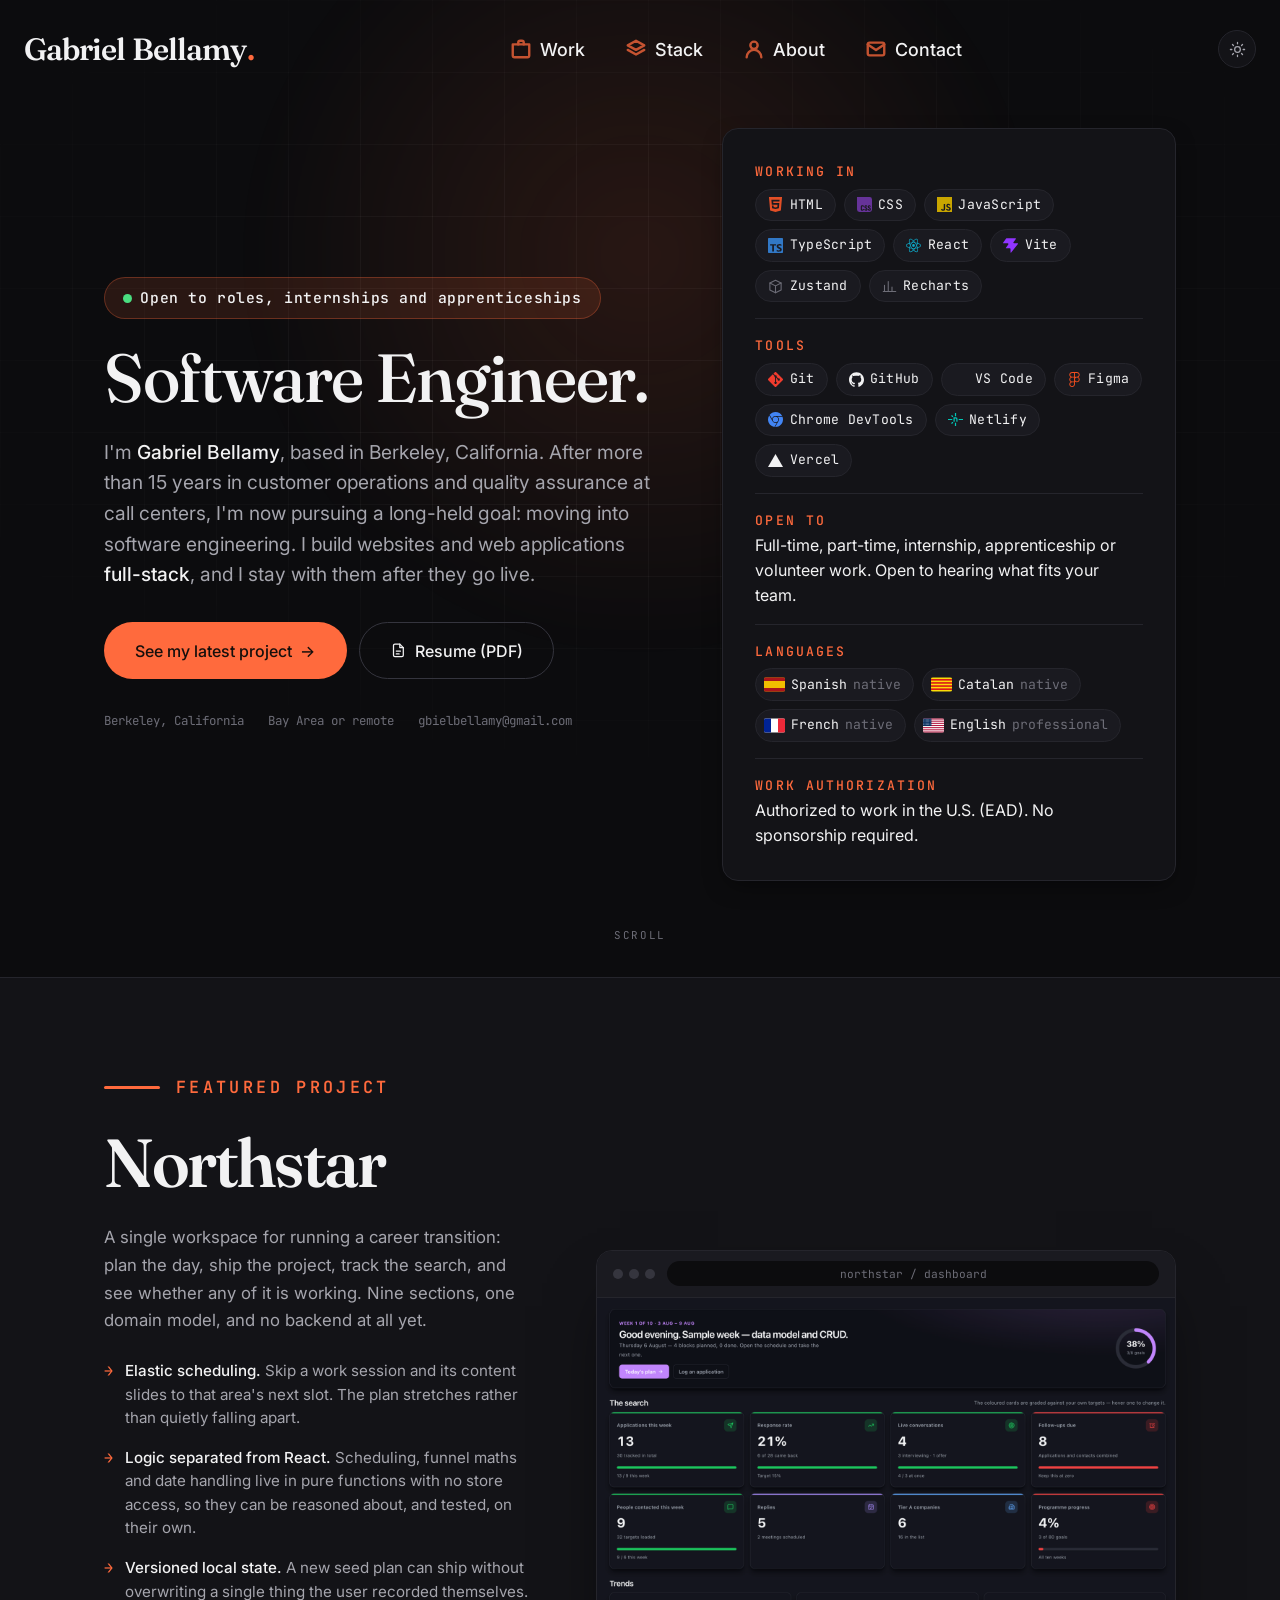
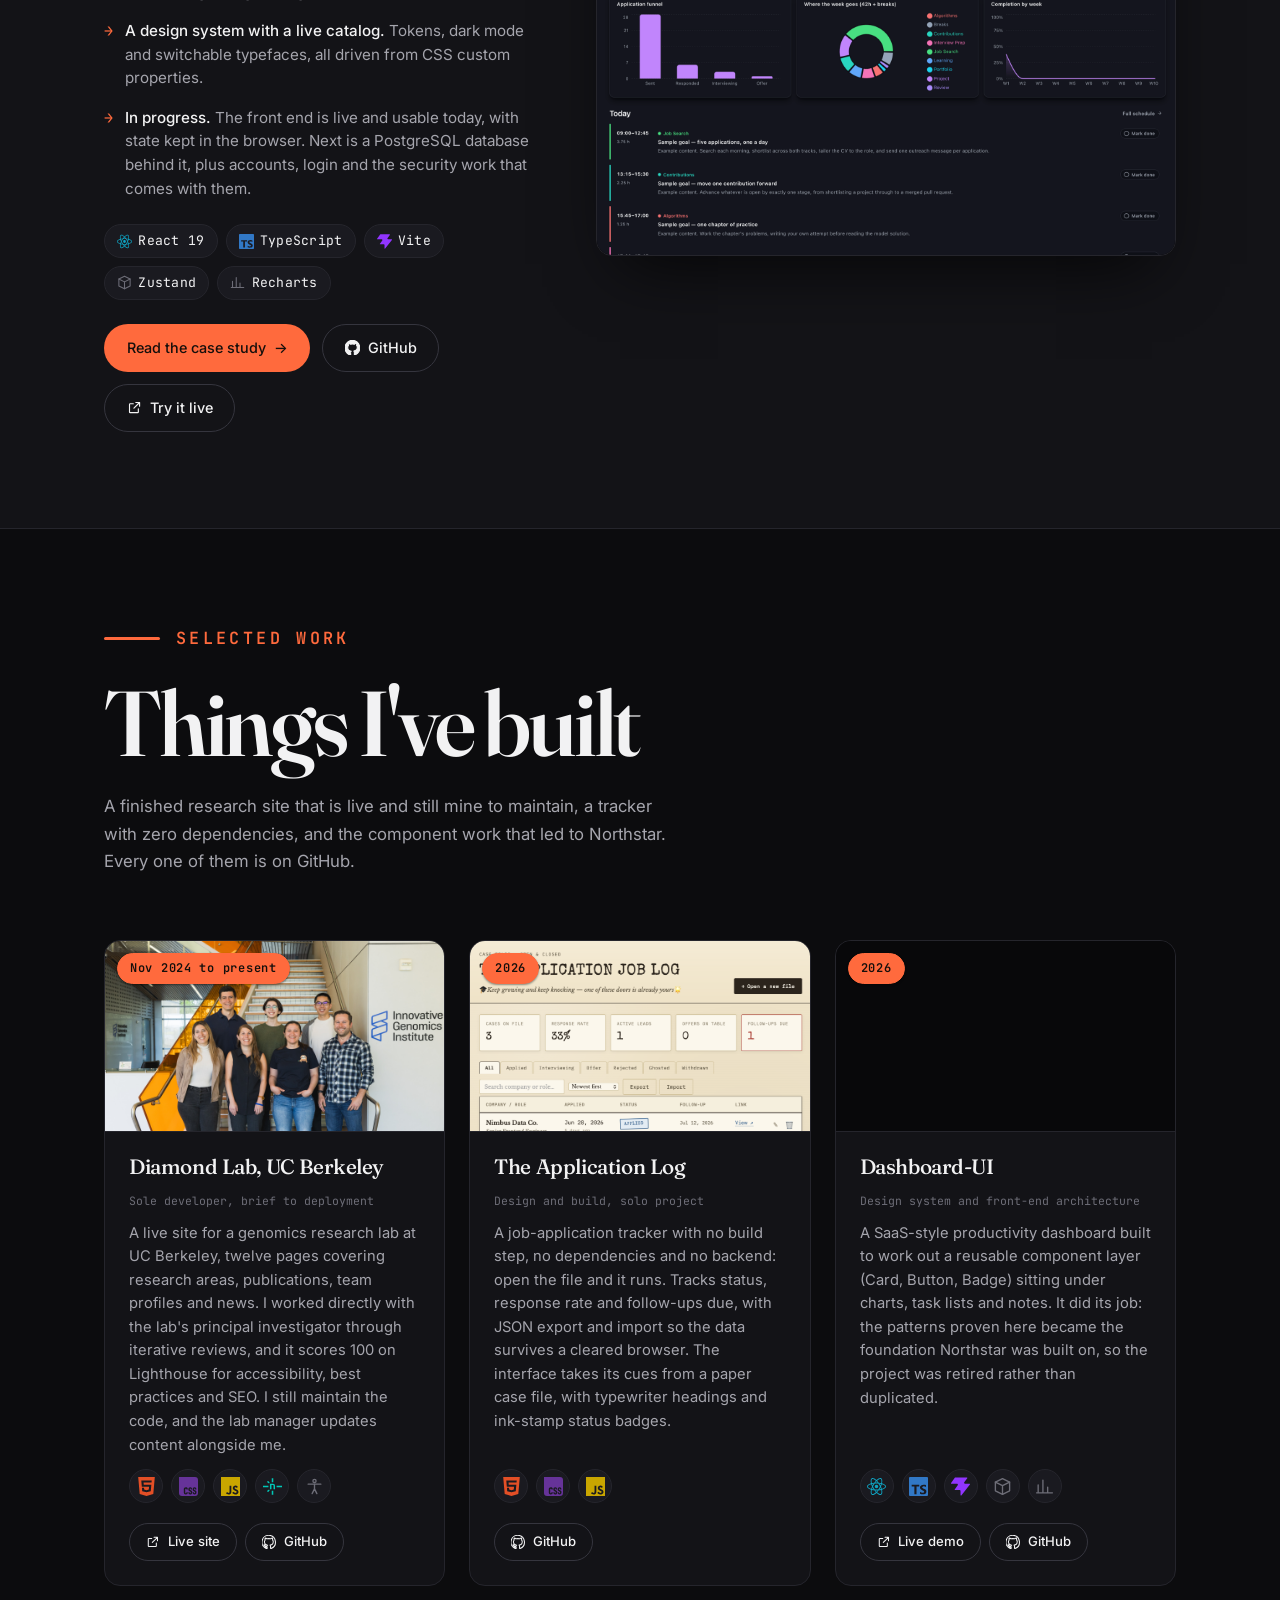
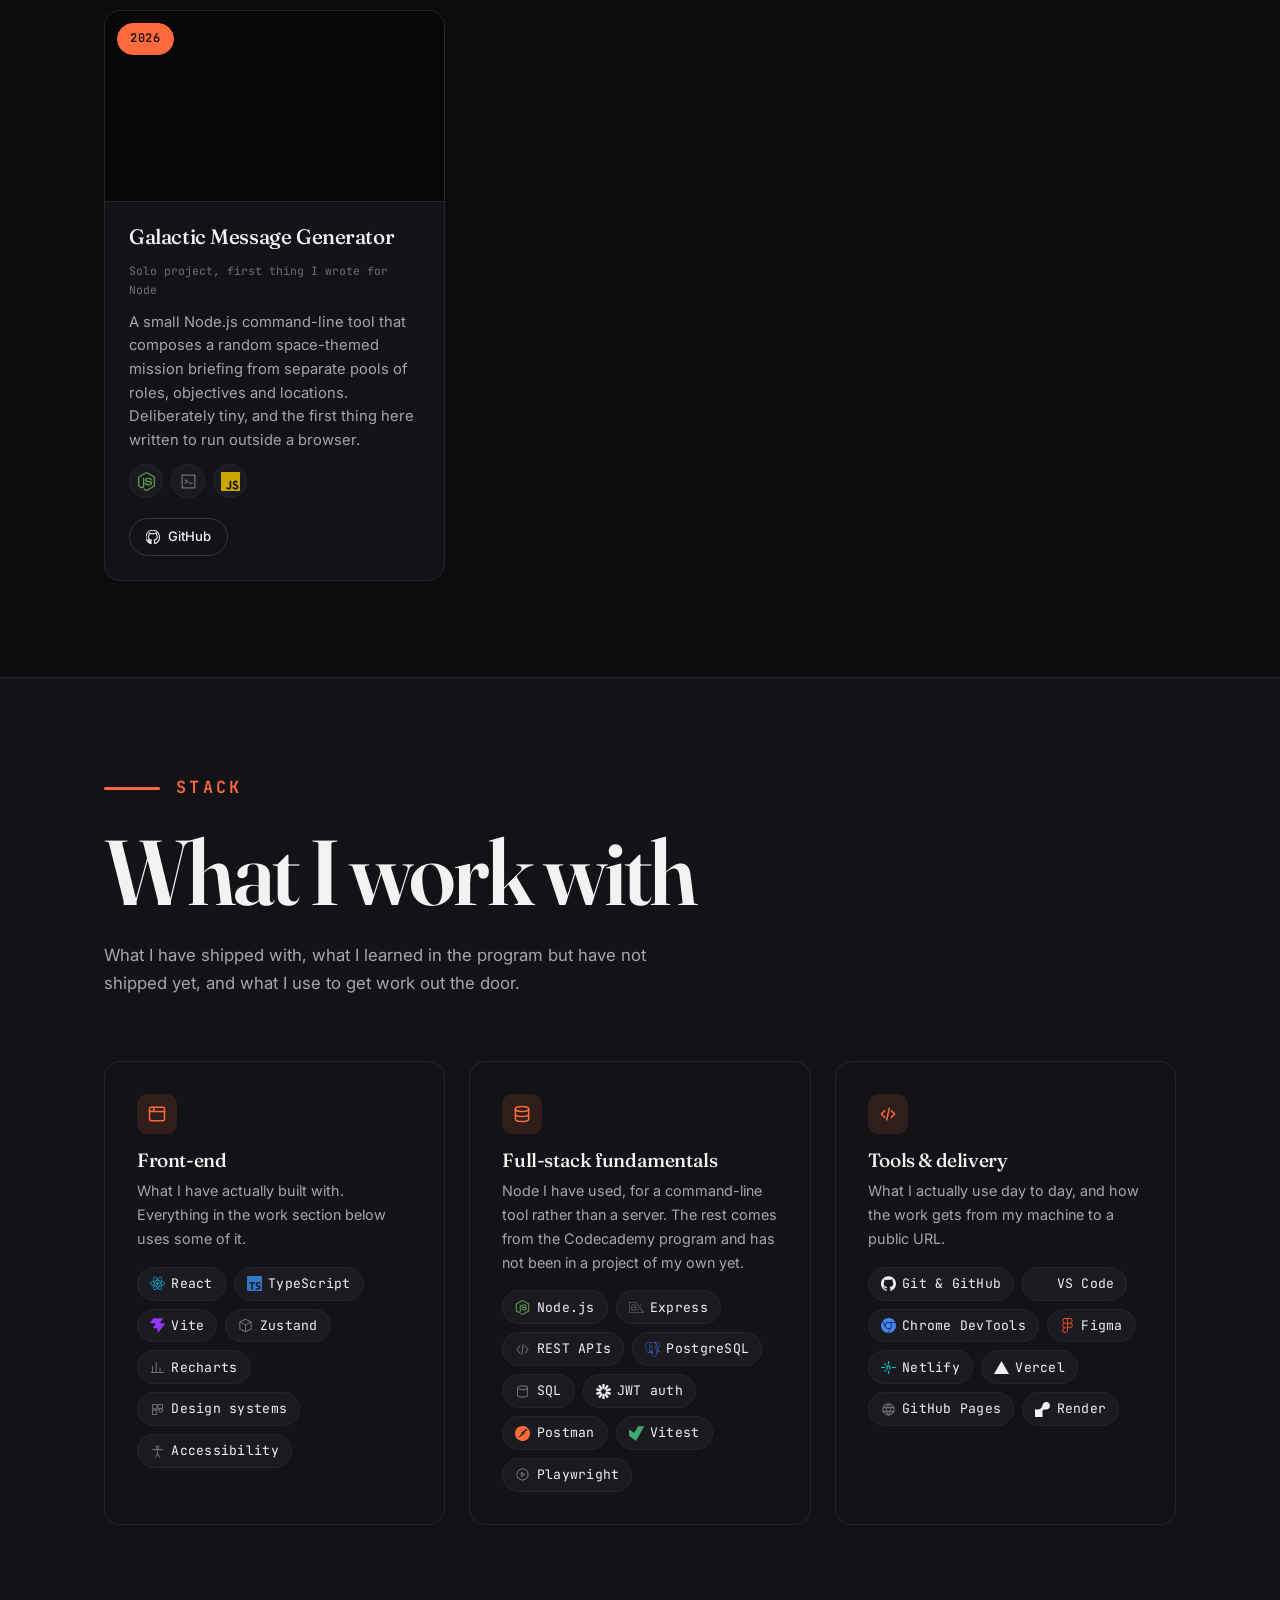
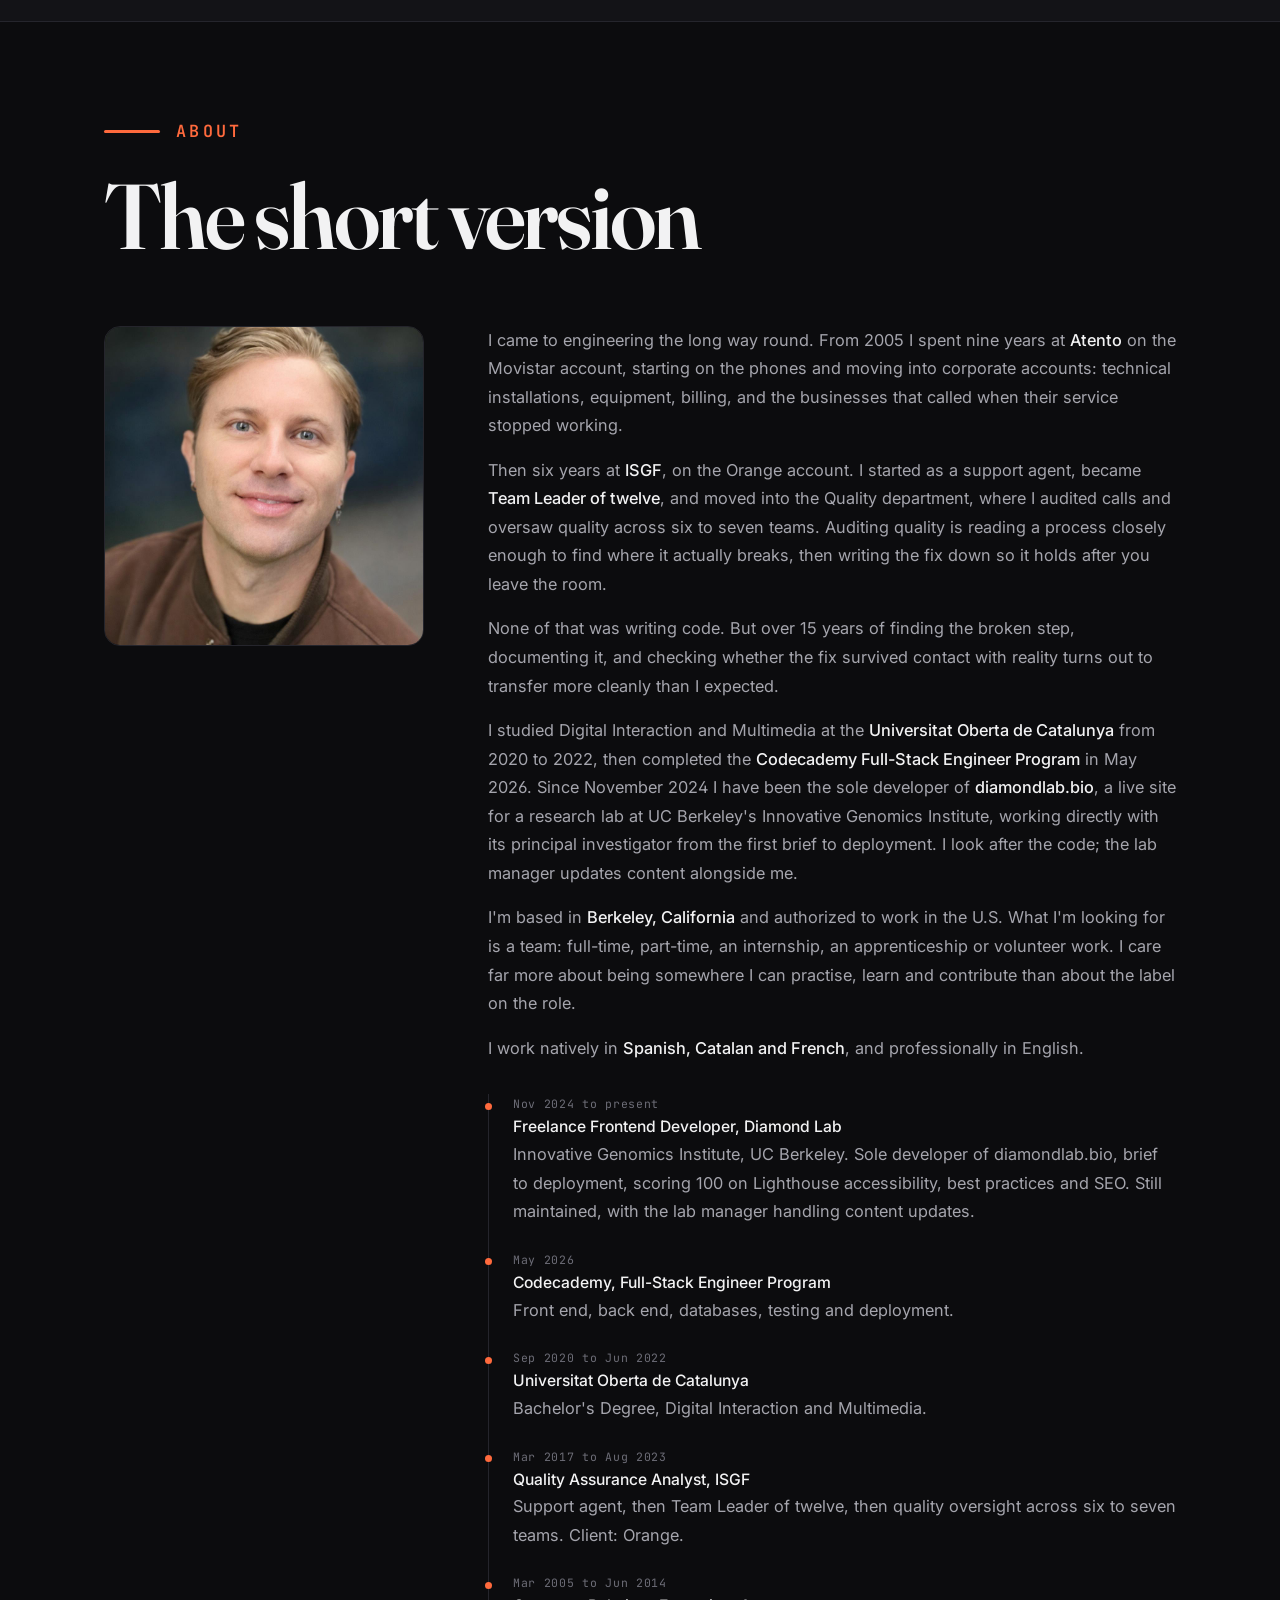
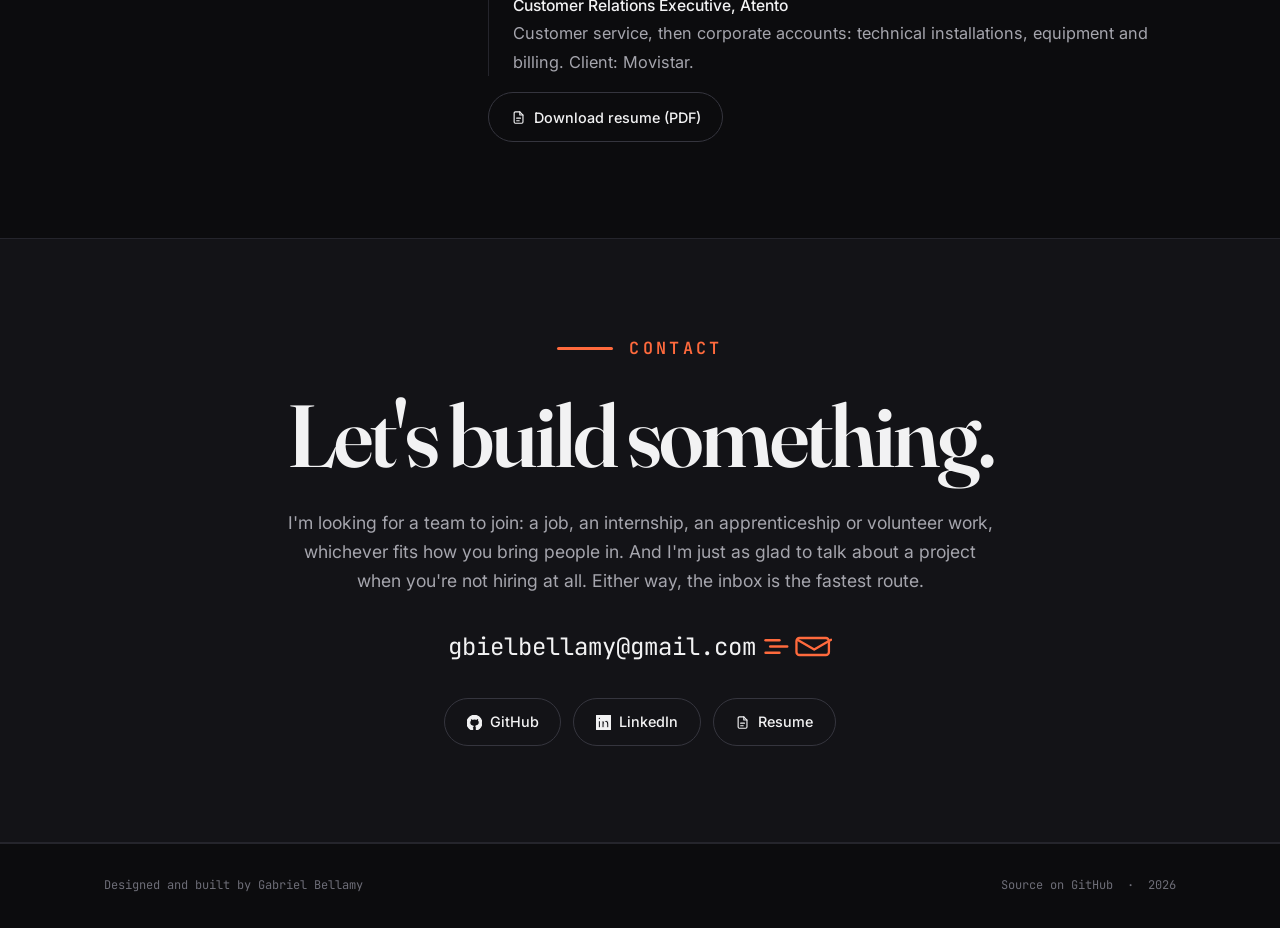
==== commit cbcbb813: "Use American spelling throughout" ====
--- a/index.html
+++ b/index.html
@@ -257,7 +257,7 @@
           <p class="hero__lede rise" style="--rise-delay: 160ms">
             I'm <strong>Gabriel Bellamy</strong>, based in Berkeley, California. After
             more than 15 years in customer operations and quality assurance at call
-            centres, I'm now pursuing a long-held goal: moving into software
+            centers, I'm now pursuing a long-held goal: moving into software
             engineering. I build websites and web applications <strong>full-stack</strong>,
             and I stay with them after they go live.
           </p>
@@ -365,7 +365,7 @@
                 without overwriting a single thing the user recorded themselves.</span>
               </li>
               <li>
-                <span><strong>A design system with a live catalogue.</strong> Tokens,
+                <span><strong>A design system with a live catalog.</strong> Tokens,
                 dark mode and switchable typefaces, all driven from CSS custom
                 properties.</span>
               </li>
@@ -451,7 +451,7 @@
           <p class="section-label">Stack</p>
           <h2 class="section-title" id="stack-title">What I work with</h2>
           <p class="section-intro">
-            What I have shipped with, what I learned in the programme but have not
+            What I have shipped with, what I learned in the program but have not
             shipped yet, and what I use to get work out the door.
           </p>
         </div>
@@ -485,7 +485,7 @@
             <h3 class="stack-card__title">Full-stack fundamentals</h3>
             <p class="stack-card__note">
               Node I have used, for a command-line tool rather than a server. The rest
-              comes from the Codecademy programme and has not been in a project of my
+              comes from the Codecademy program and has not been in a project of my
               own yet.
             </p>
             <ul class="tag-list">
--- a/css/style.css
+++ b/css/style.css
@@ -98,7 +98,7 @@
 }
 
 /* --- Light theme ---------------------------------------------------------
-   Warm parchment rather than plain white: the page has a colour of its own,
+   Warm parchment rather than plain white: the page has a color of its own,
    and the vermillion accent sits on it without shouting. */
 :root[data-theme='light'] {
   color-scheme: light;
@@ -557,8 +557,8 @@
 }
 
 
-/* Technology chips with their brand mark. Each item carries its own colour
-   in --tech; the label stays in the theme's text colour so it always reads. */
+/* Technology chips with their brand mark. Each item carries its own color
+   in --tech; the label stays in the theme's text color so it always reads. */
 .tech-list {
   display: flex;
   flex-wrap: wrap;
@@ -612,7 +612,7 @@
   color: var(--text-3);
 }
 
-/* The glyph carries the brand colour; the label stays in theme colour. */
+/* The glyph carries the brand color; the label stays in theme color. */
 .tag svg,
 .tech svg {
   width: 15px;
@@ -759,7 +759,7 @@
   transition: color var(--dur-fast) var(--ease-out);
 }
 
-/* The mark carries the colour at rest, so the menu is never just grey text. */
+/* The mark carries the color at rest, so the menu is never just grey text. */
 .nav__icon {
   width: 22px;
   height: 22px;
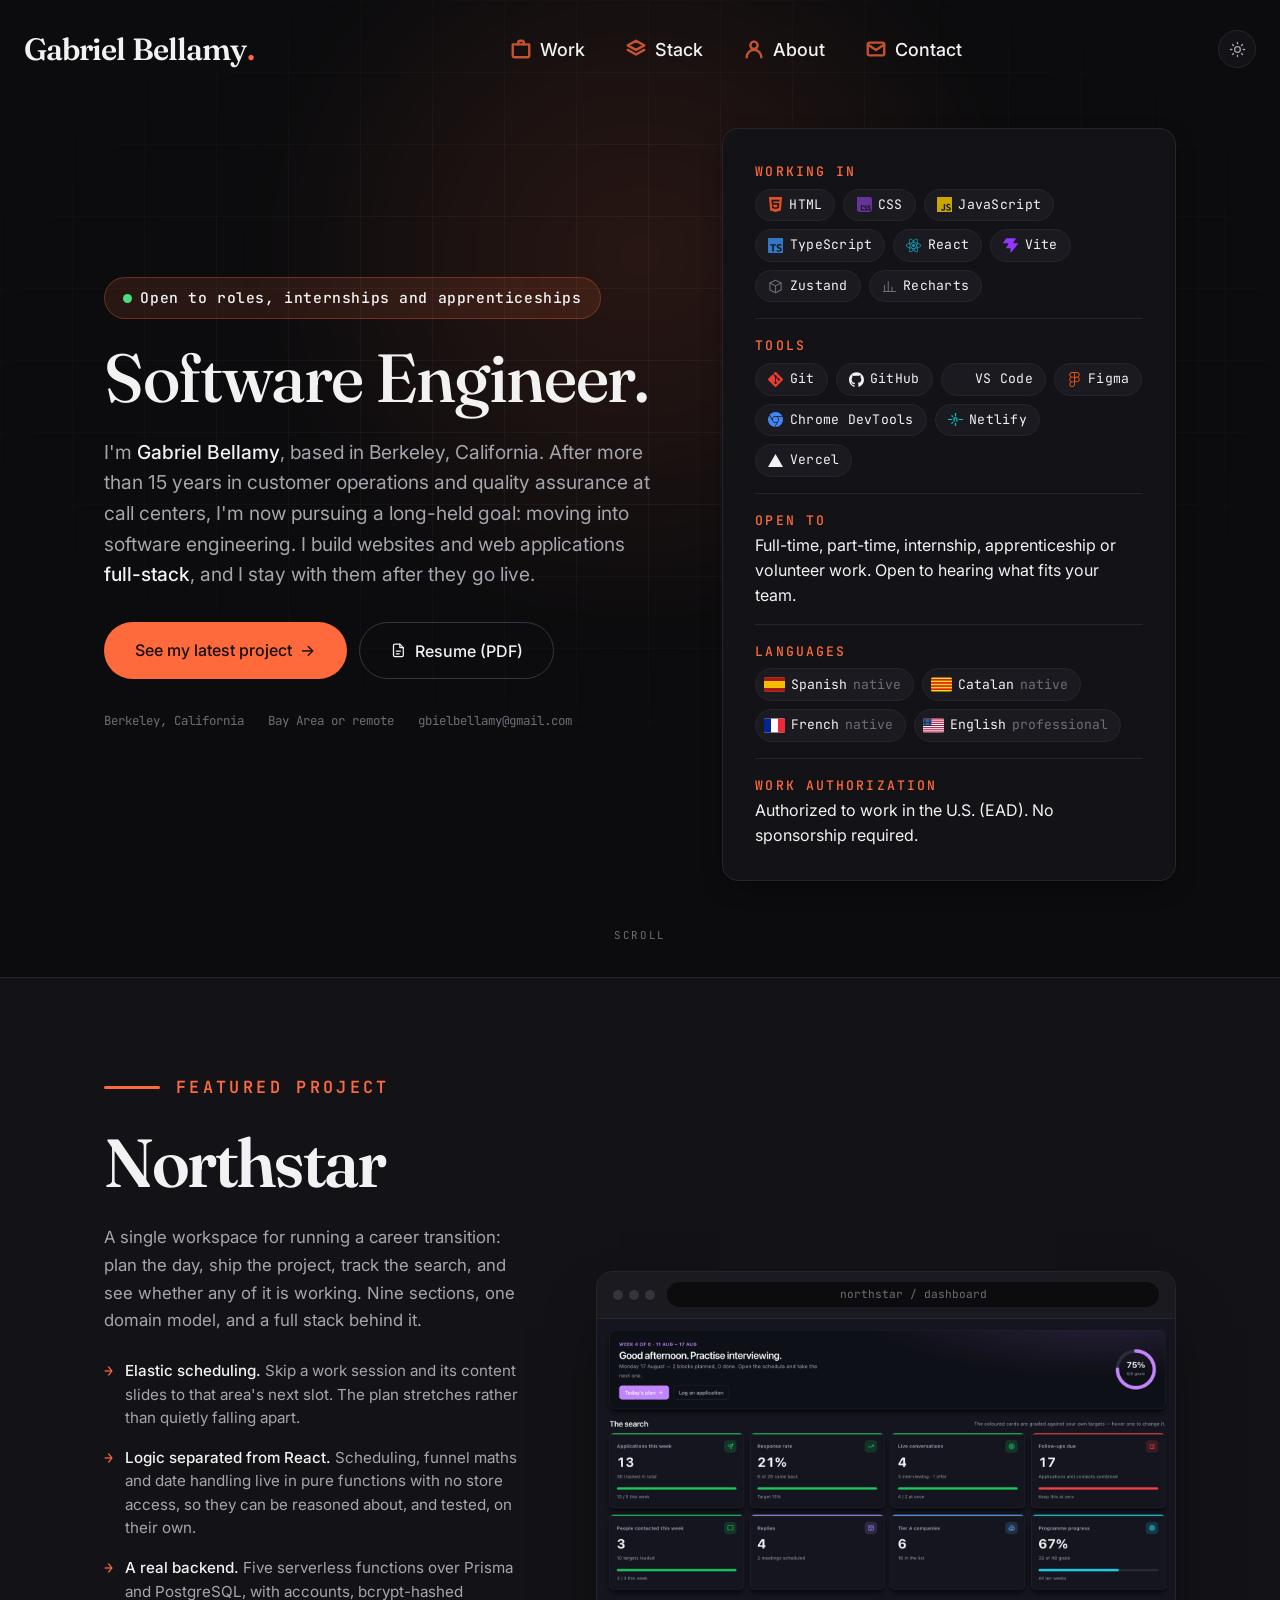
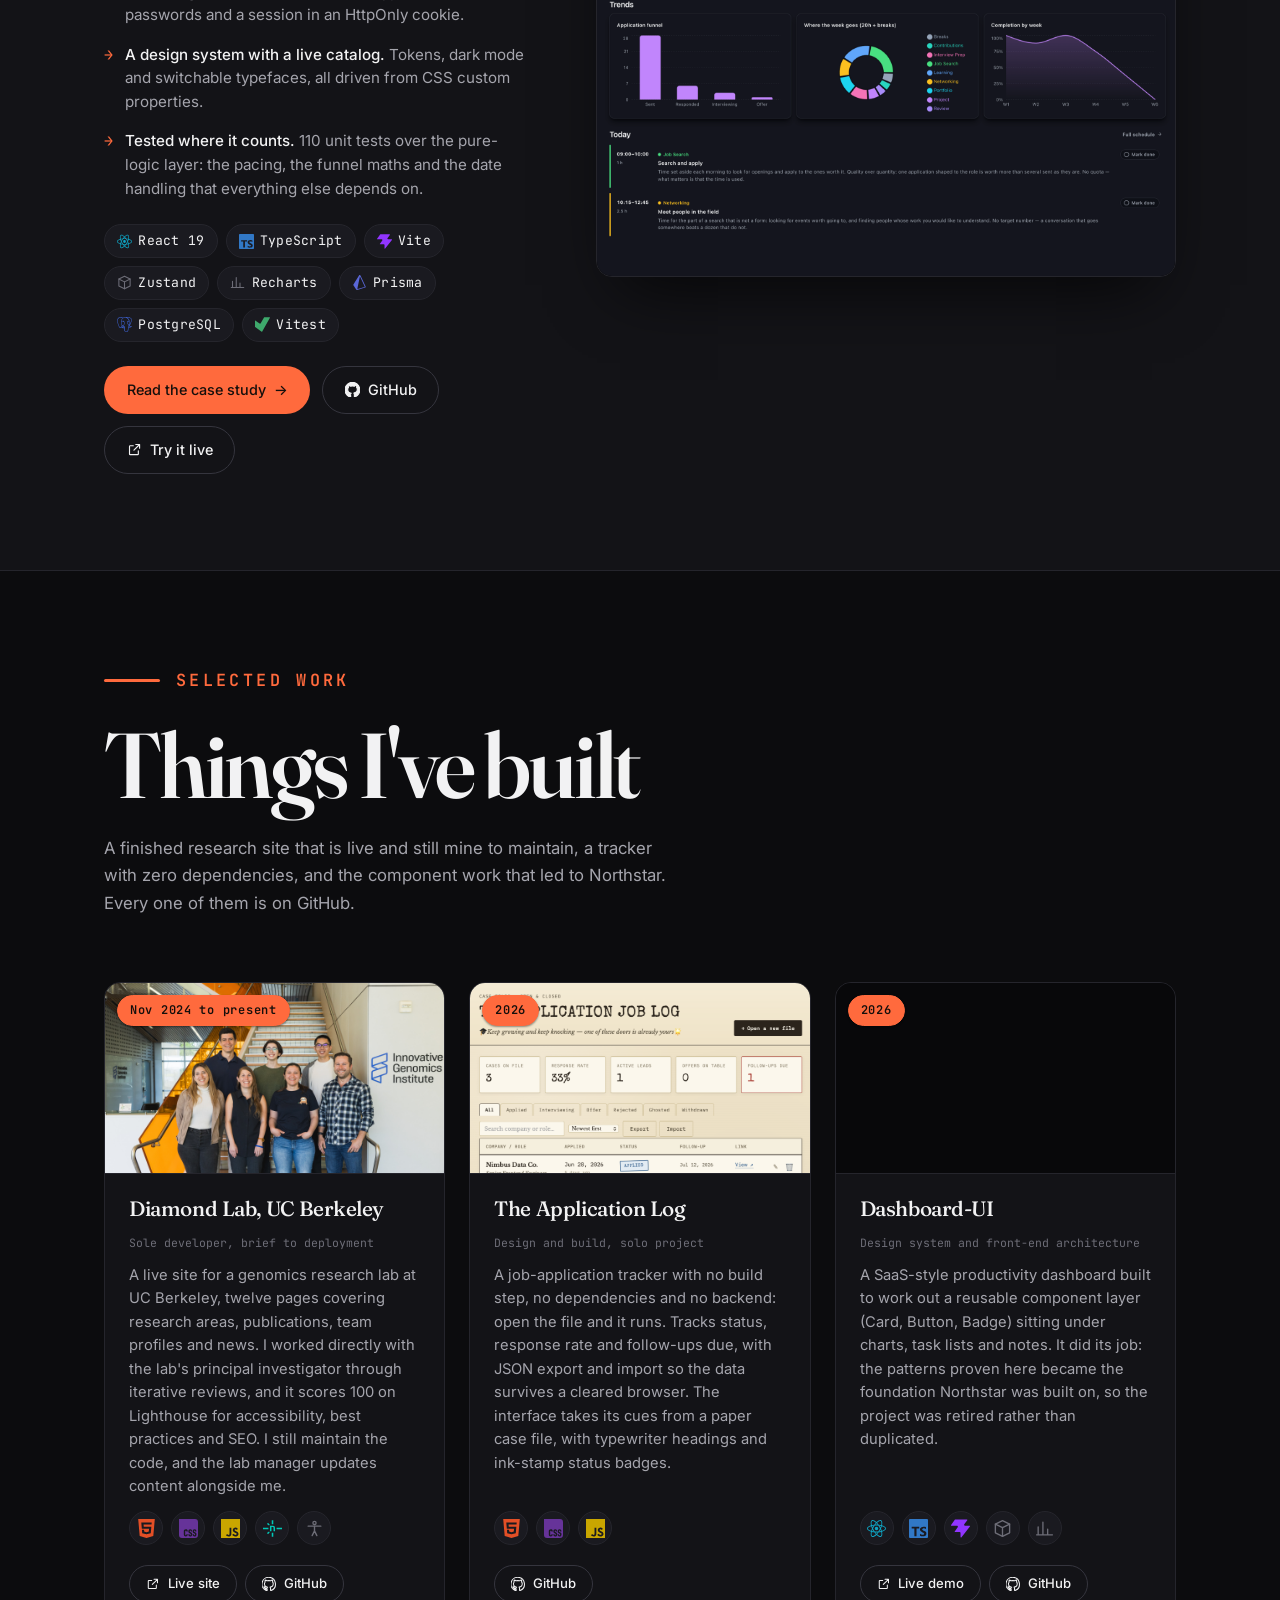
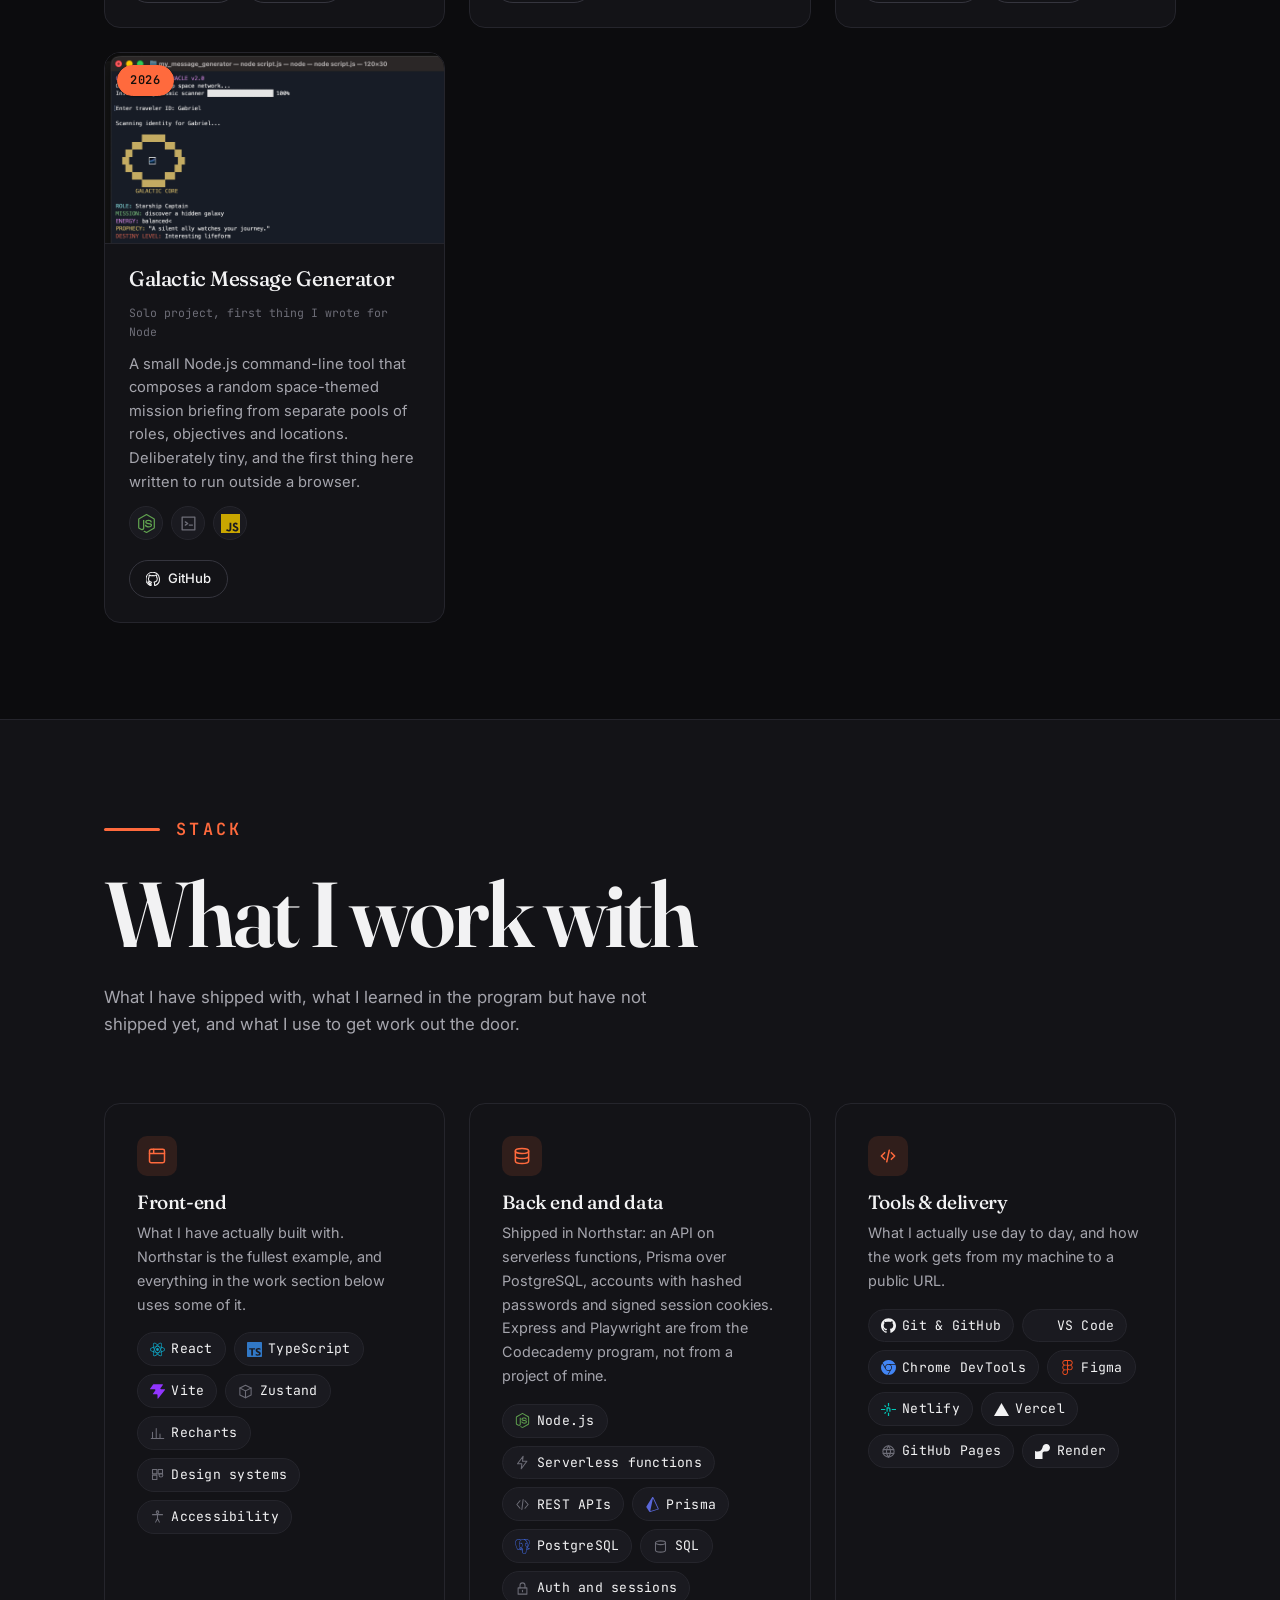
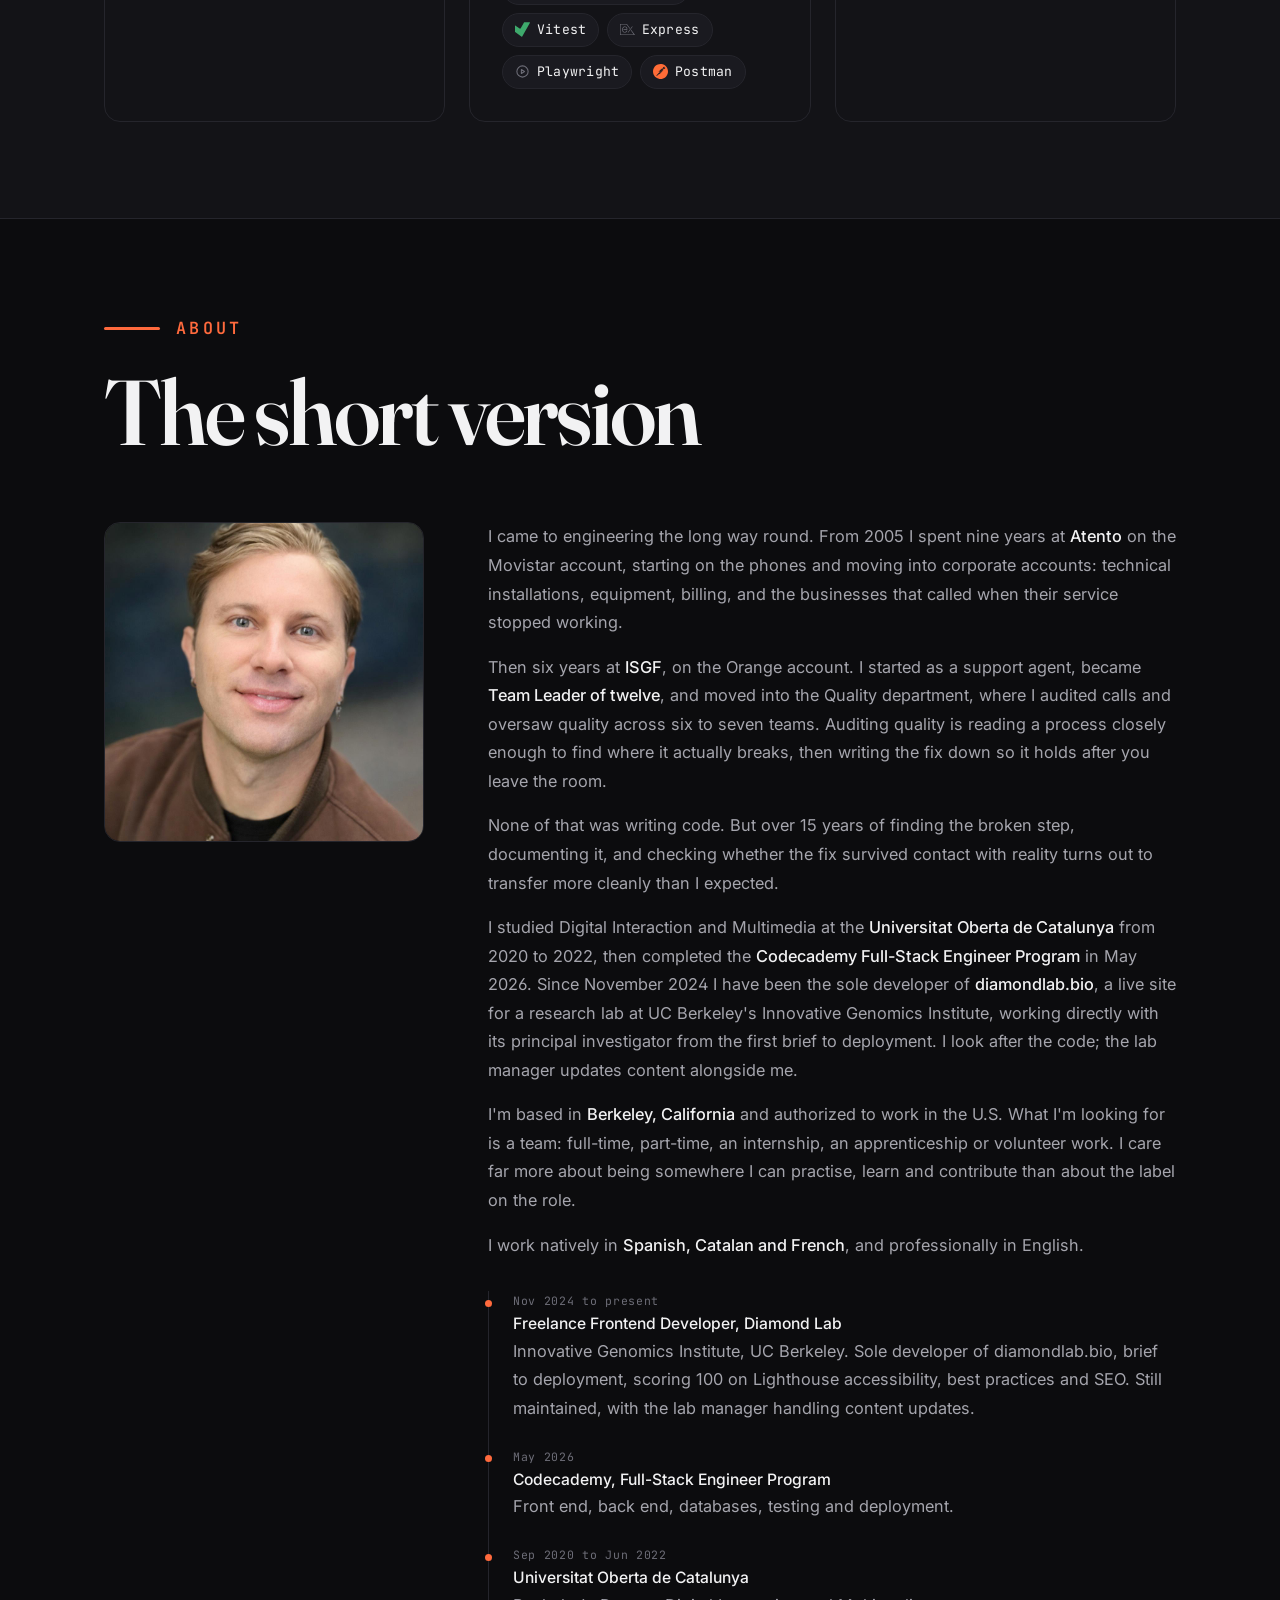
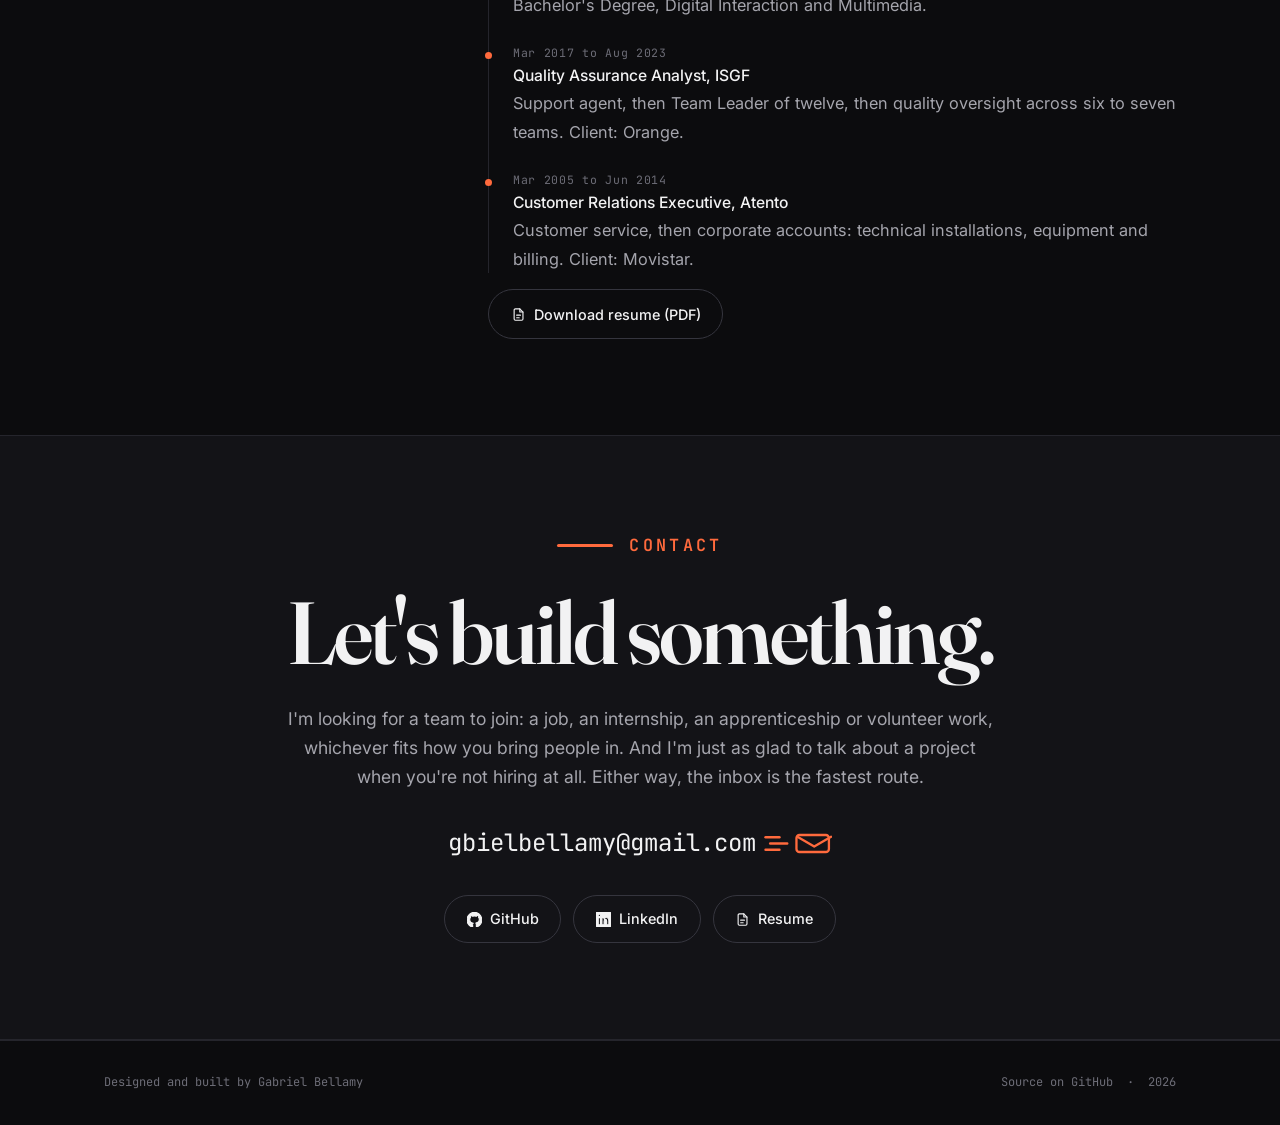
==== commit 3b9e9850: "Update Northstar now that it has a backend, and let screenshots expand" ====
--- a/index.html
+++ b/index.html
@@ -346,7 +346,7 @@
             <p class="featured__desc">
               A single workspace for running a career transition: plan the day, ship the
               project, track the search, and see whether any of it is working. Nine
-              sections, one domain model, and no backend at all yet.
+              sections, one domain model, and a full stack behind it.
             </p>
 
             <ul class="featured__points">
@@ -361,8 +361,9 @@
                 they can be reasoned about, and tested, on their own.</span>
               </li>
               <li>
-                <span><strong>Versioned local state.</strong> A new seed plan can ship
-                without overwriting a single thing the user recorded themselves.</span>
+                <span><strong>A real backend.</strong> Five serverless functions over
+                Prisma and PostgreSQL, with accounts, bcrypt-hashed passwords and a
+                session in an HttpOnly cookie.</span>
               </li>
               <li>
                 <span><strong>A design system with a live catalog.</strong> Tokens,
@@ -370,10 +371,9 @@
                 properties.</span>
               </li>
               <li>
-                <span><strong>In progress.</strong> The front end is live and usable
-                today, with state kept in the browser. Next is a PostgreSQL database
-                behind it, plus accounts, login and the security work that comes with
-                them.</span>
+                <span><strong>Tested where it counts.</strong> 110 unit tests over the
+                pure-logic layer: the pacing, the funnel maths and the date handling
+                that everything else depends on.</span>
               </li>
             </ul>
 
@@ -383,6 +383,9 @@
               <li class="tag">Vite</li>
               <li class="tag">Zustand</li>
               <li class="tag">Recharts</li>
+              <li class="tag">Prisma</li>
+              <li class="tag">PostgreSQL</li>
+              <li class="tag">Vitest</li>
             </ul>
 
             <div class="featured__actions">
@@ -464,8 +467,8 @@
             </div>
             <h3 class="stack-card__title">Front-end</h3>
             <p class="stack-card__note">
-              What I have actually built with. Everything in the work section below
-              uses some of it.
+              What I have actually built with. Northstar is the fullest example, and
+              everything in the work section below uses some of it.
             </p>
             <ul class="tag-list">
               <li class="tag">React</li>
@@ -482,22 +485,25 @@
             <div class="stack-card__icon" aria-hidden="true">
               <svg aria-hidden="true"><use href="#i-database" /></svg>
             </div>
-            <h3 class="stack-card__title">Full-stack fundamentals</h3>
+            <h3 class="stack-card__title">Back end and data</h3>
             <p class="stack-card__note">
-              Node I have used, for a command-line tool rather than a server. The rest
-              comes from the Codecademy program and has not been in a project of my
-              own yet.
+              Shipped in Northstar: an API on serverless functions, Prisma over
+              PostgreSQL, accounts with hashed passwords and signed session cookies.
+              Express and Playwright are from the Codecademy program, not from a
+              project of mine.
             </p>
             <ul class="tag-list">
               <li class="tag">Node.js</li>
-              <li class="tag">Express</li>
+              <li class="tag">Serverless functions</li>
               <li class="tag">REST APIs</li>
+              <li class="tag">Prisma</li>
               <li class="tag">PostgreSQL</li>
               <li class="tag">SQL</li>
-              <li class="tag">JWT auth</li>
+              <li class="tag">Auth and sessions</li>
+              <li class="tag">Vitest</li>
+              <li class="tag">Express</li>
+              <li class="tag">Playwright</li>
               <li class="tag">Postman</li>
-              <li class="tag">Vitest</li>
-              <li class="tag">Playwright</li>
             </ul>
           </article>
 
--- a/css/style.css
+++ b/css/style.css
@@ -1697,6 +1697,78 @@
 }
 
 
+/* --- Lightbox -------------------------------------------------------------
+   Screenshots open full size over the page. The trigger styling lives on the
+   image itself so it is obvious the thing is clickable.
+   -------------------------------------------------------------------------- */
+.is-zoomable {
+  cursor: zoom-in;
+}
+
+.lightbox {
+  position: fixed;
+  inset: 0;
+  z-index: 300;
+  display: grid;
+  place-items: center;
+  gap: var(--space-4);
+  padding: var(--space-8);
+  background: color-mix(in srgb, var(--bg) 92%, transparent);
+  backdrop-filter: blur(8px);
+  -webkit-backdrop-filter: blur(8px);
+  animation: lightbox-in var(--dur) var(--ease-out);
+}
+
+.lightbox[hidden] {
+  display: none;
+}
+
+@keyframes lightbox-in {
+  from {
+    opacity: 0;
+  }
+}
+
+.lightbox__image {
+  max-width: min(1400px, 96vw);
+  max-height: 84vh;
+  width: auto;
+  border: 1px solid var(--border);
+  border-radius: var(--radius-lg);
+  box-shadow: var(--shadow-lg);
+  cursor: zoom-out;
+}
+
+.lightbox__caption {
+  color: var(--text-2);
+  font-family: var(--font-mono);
+  font-size: 0.85rem;
+  text-align: center;
+}
+
+.lightbox__close {
+  position: absolute;
+  top: var(--space-6);
+  right: var(--space-6);
+  display: grid;
+  place-items: center;
+  width: 44px;
+  height: 44px;
+  border: 1px solid var(--border);
+  border-radius: var(--radius-full);
+  background: var(--bg-elev);
+  color: var(--text);
+  font-size: 1.6rem;
+  line-height: 1;
+  transition: border-color var(--dur-fast) var(--ease-out),
+              color var(--dur-fast) var(--ease-out);
+}
+
+.lightbox__close:hover {
+  border-color: var(--accent);
+  color: var(--accent);
+}
+
 /* --- Bento grid of section shots ----------------------------------------
    Deliberate placement rather than a uniform grid: the dashboard earns twice
    the room, and the rest tile in beside it like brickwork. Each tile reveals
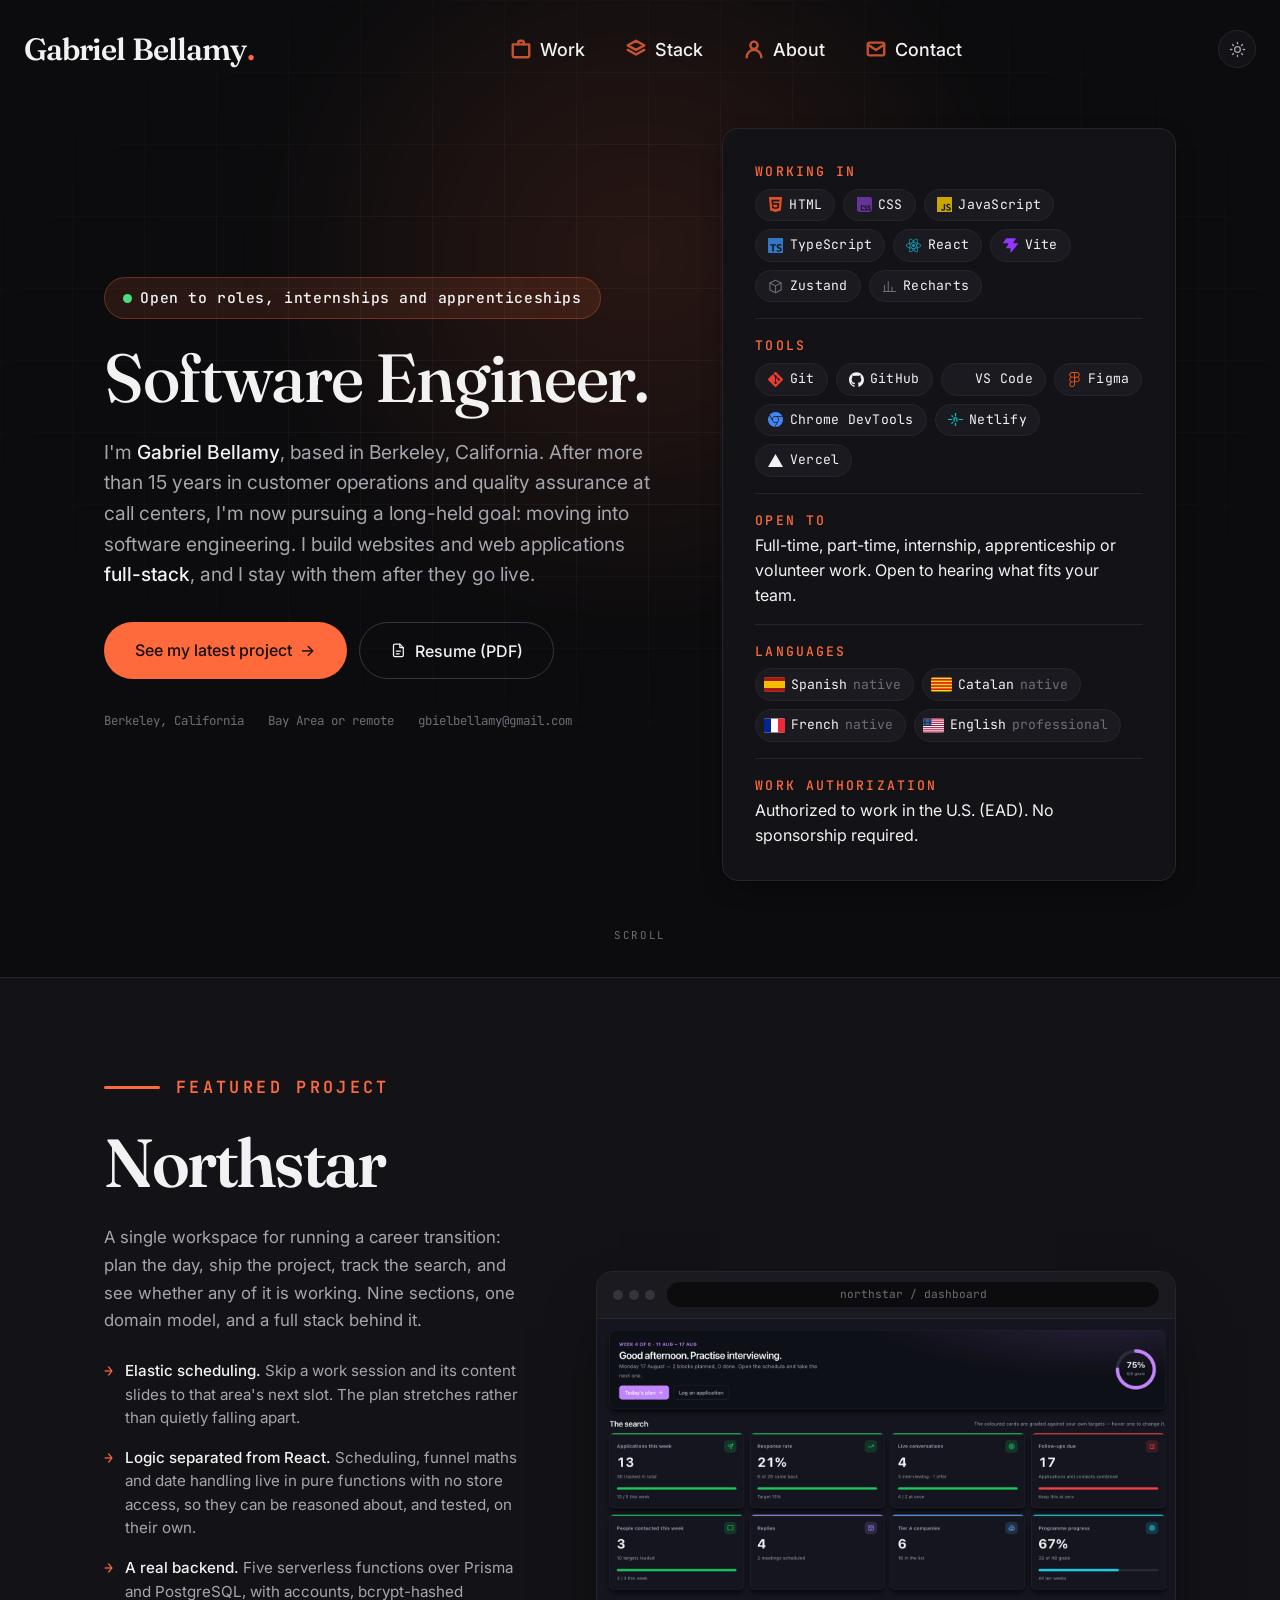
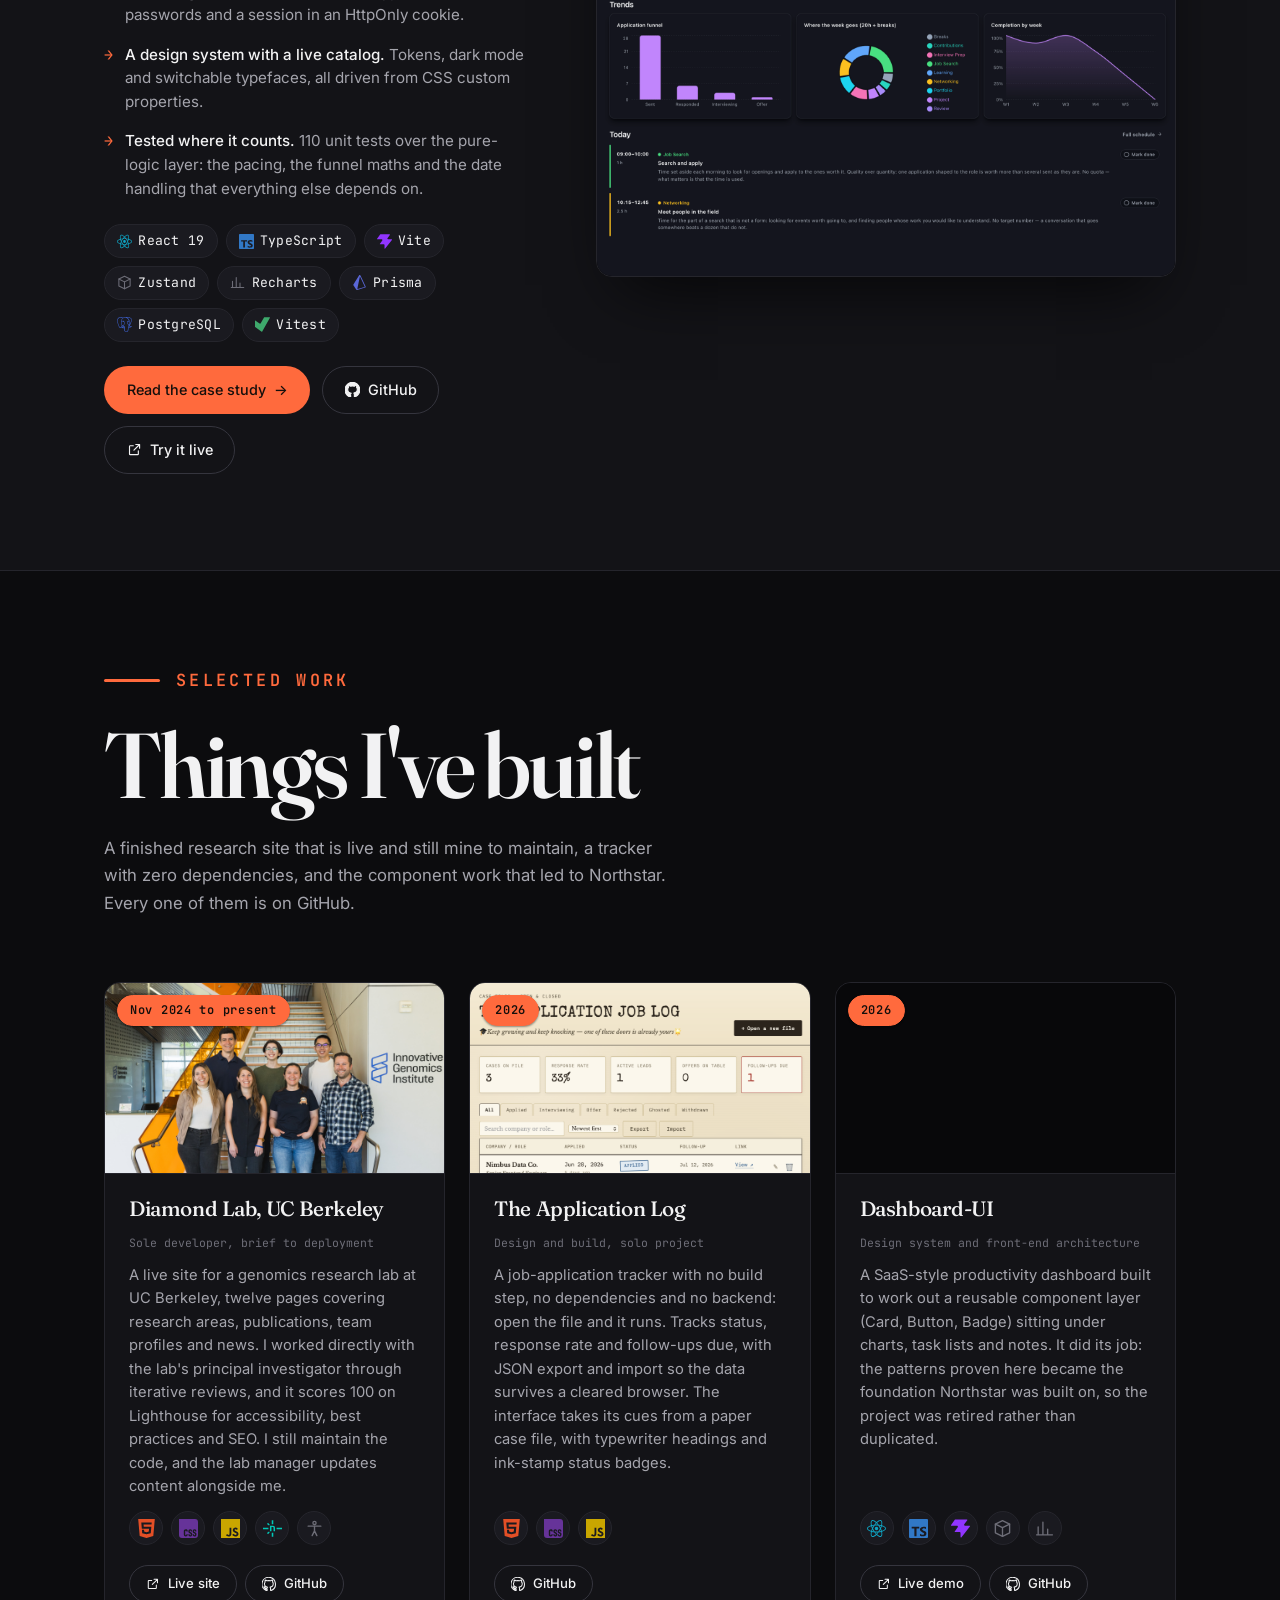
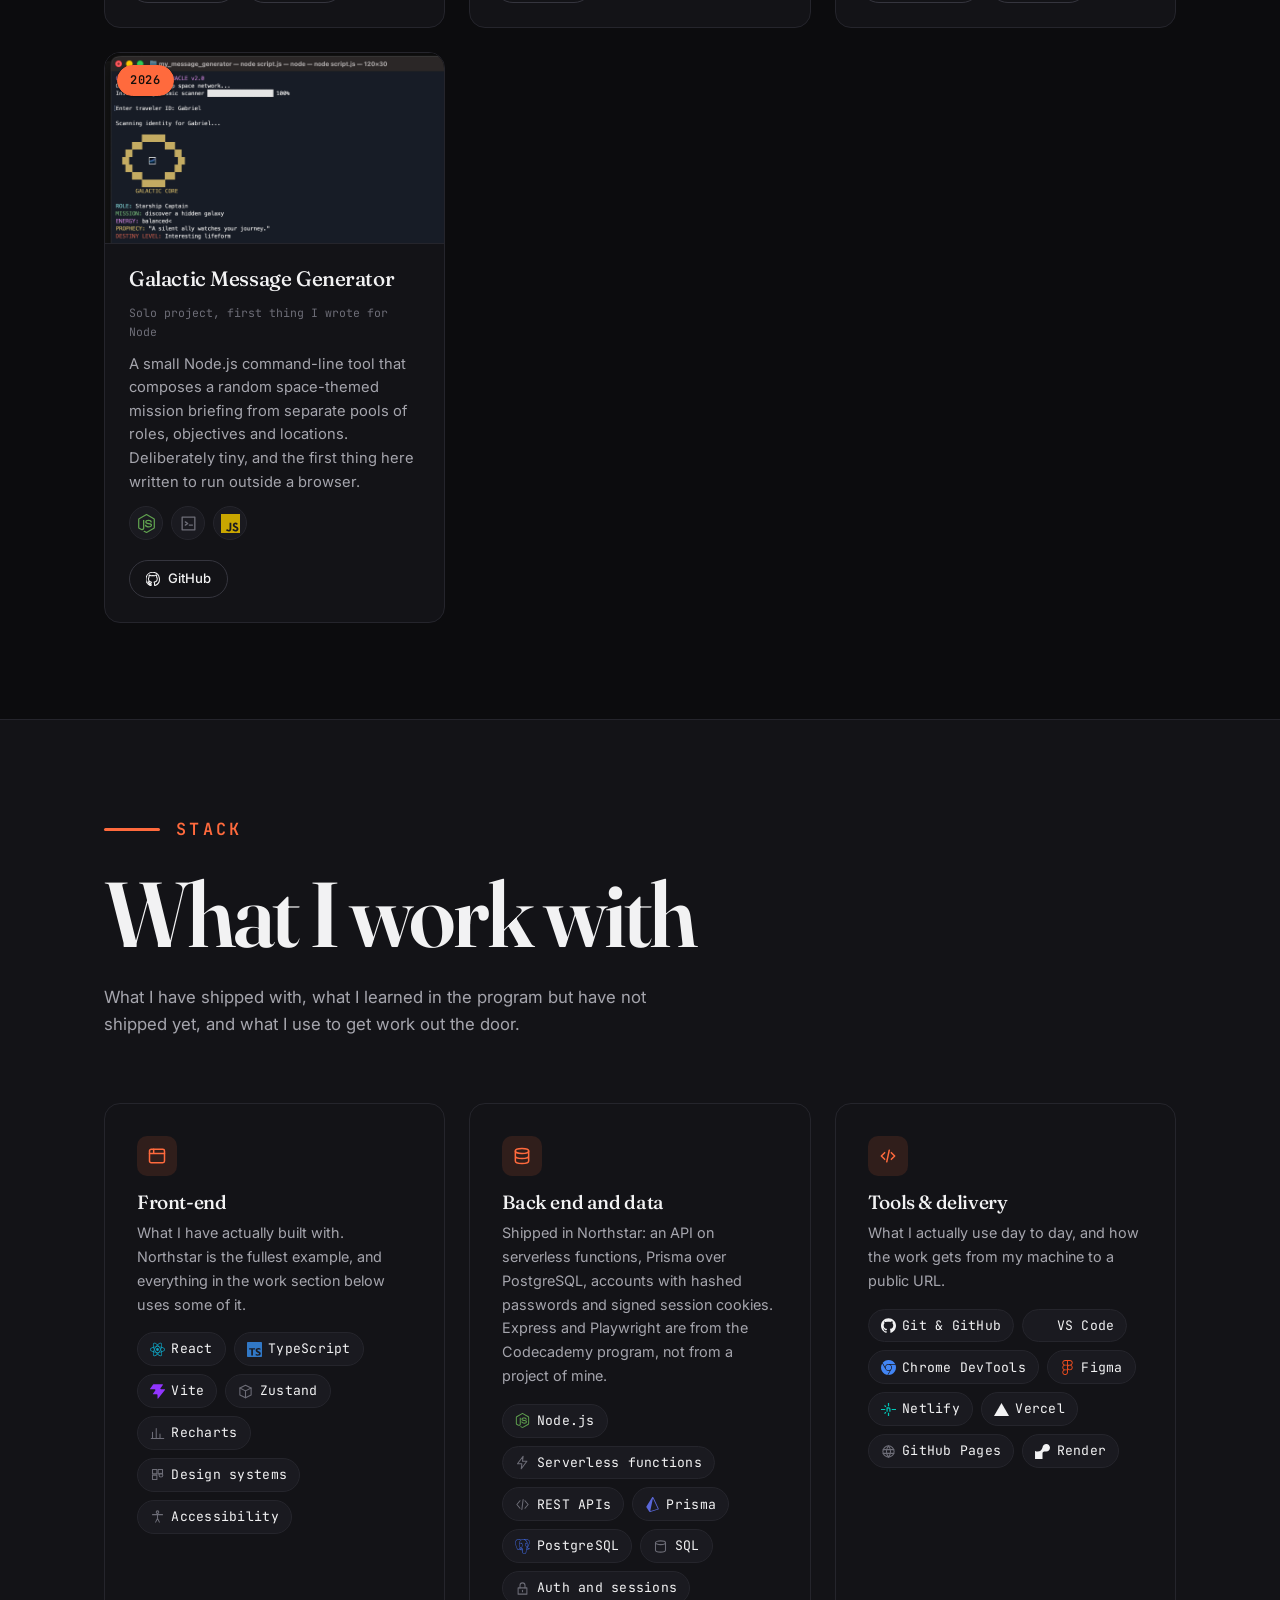
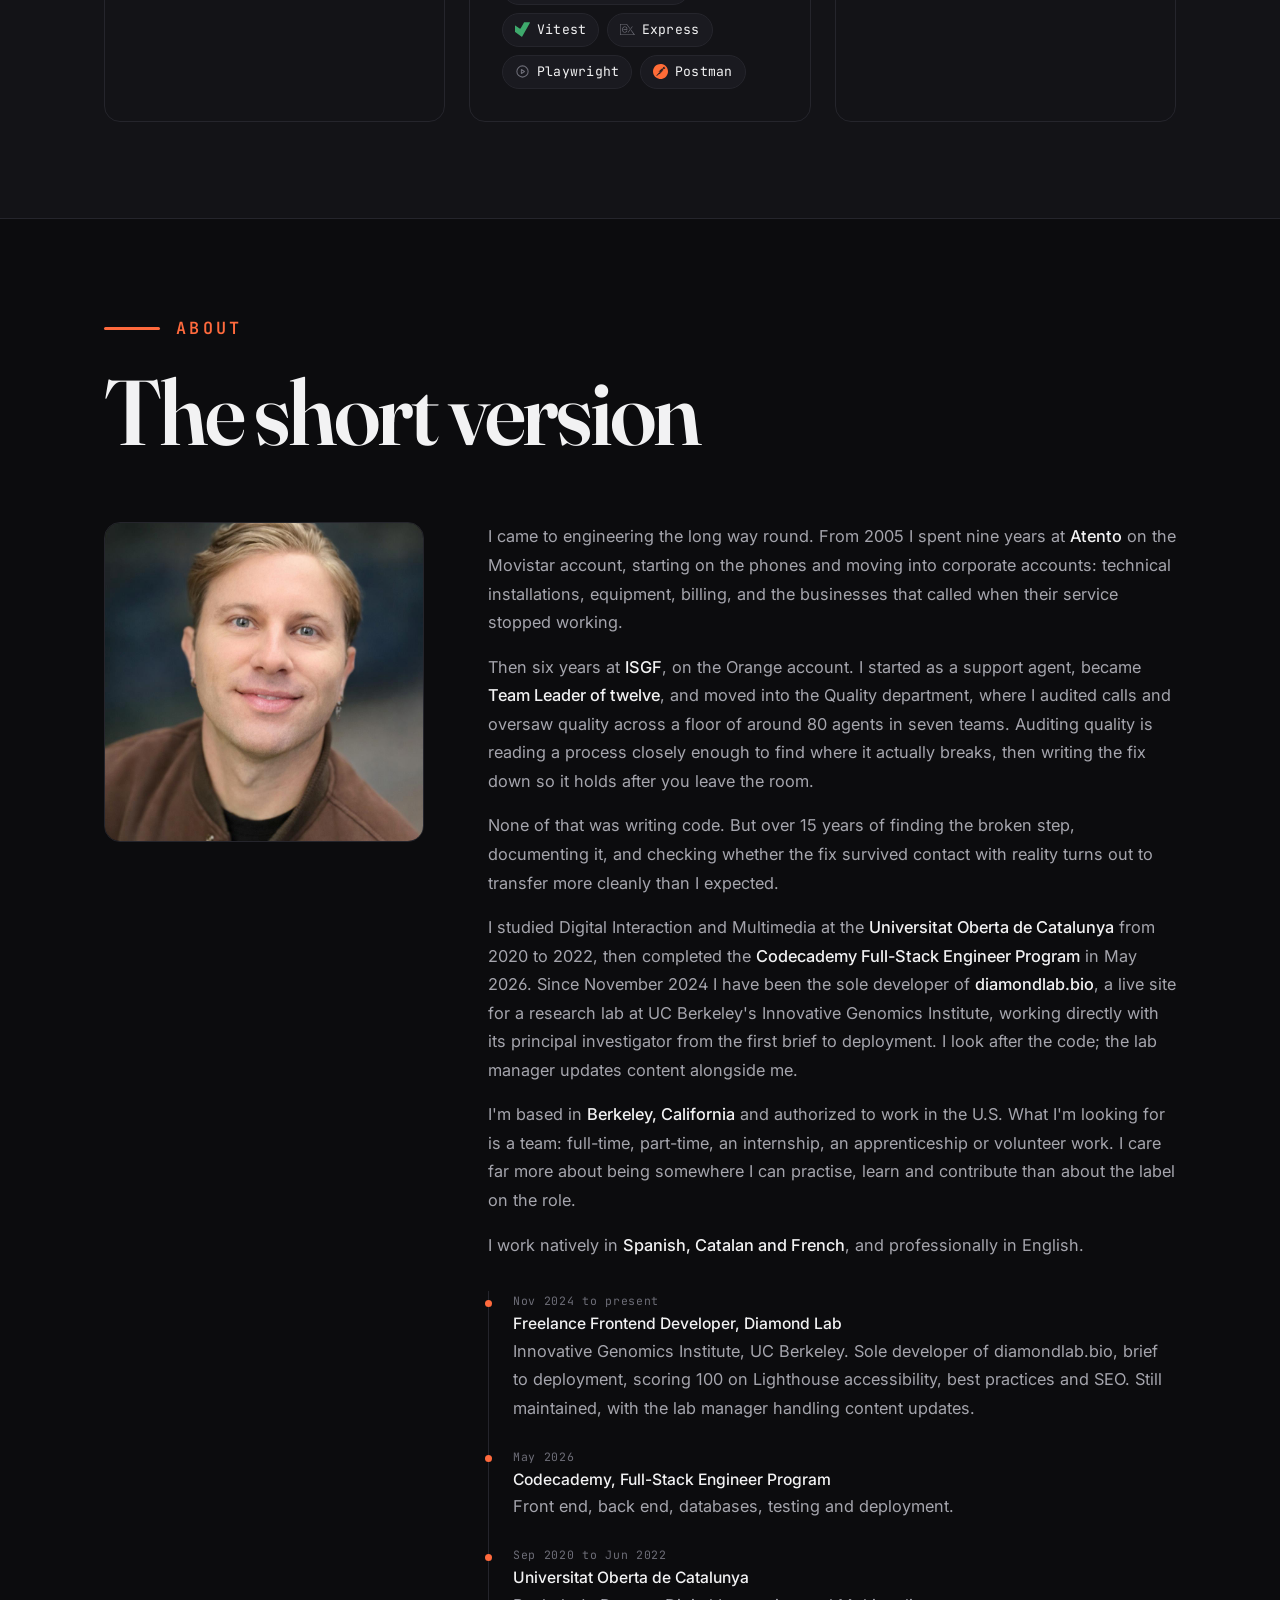
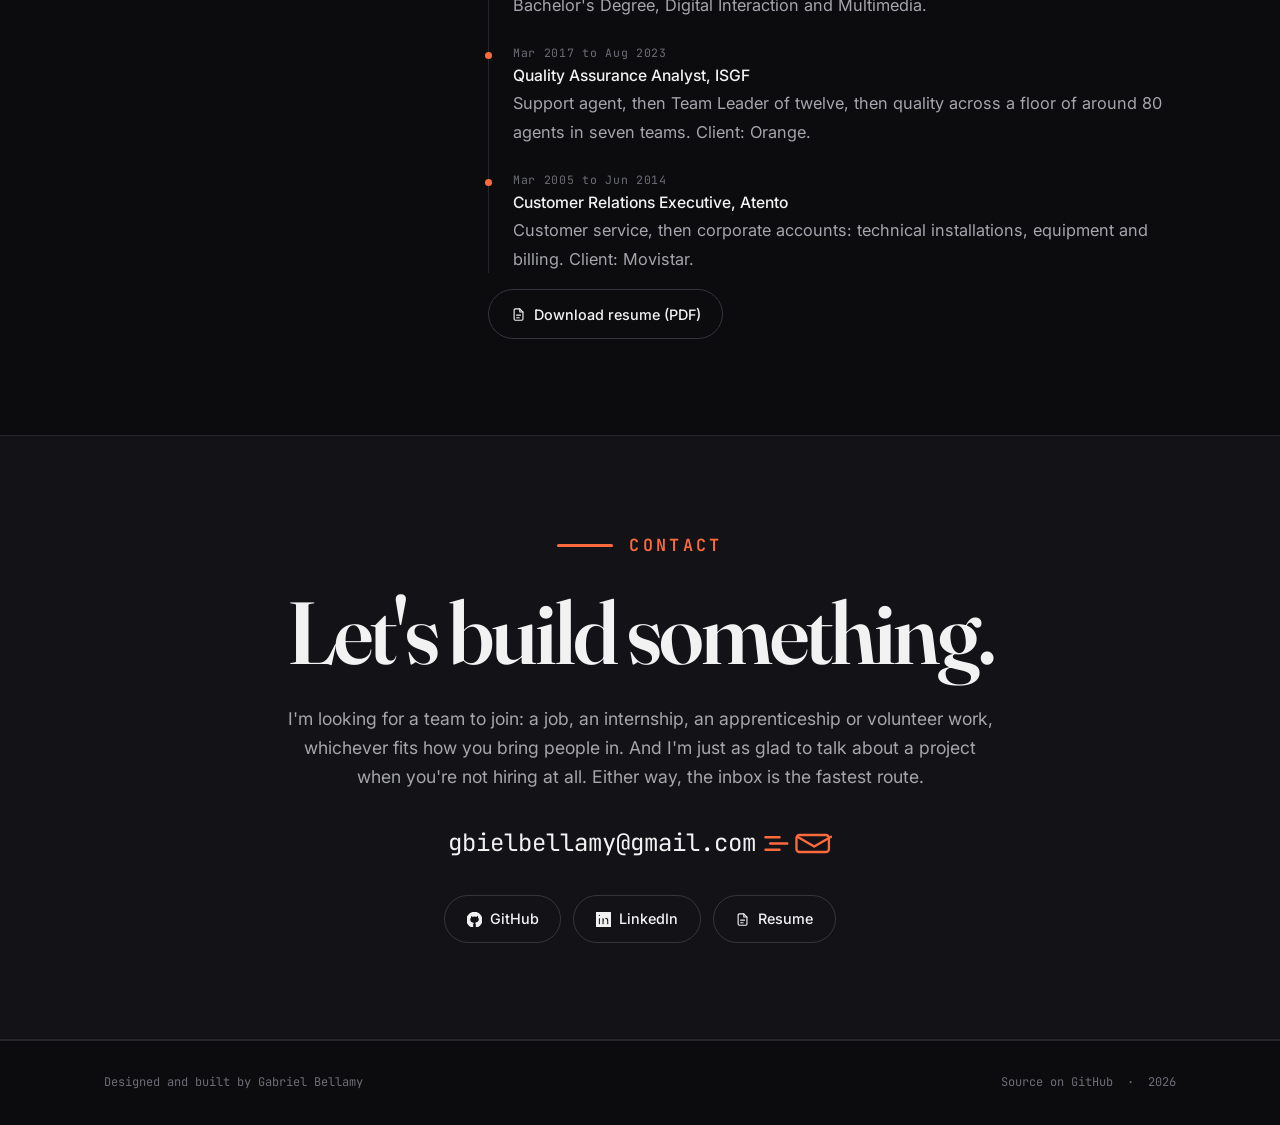
==== commit 3f1759c4: "Update the resume and the site now that Northstar is full-stack" ====
--- a/index.html
+++ b/index.html
@@ -558,7 +558,7 @@
               Then six years at <strong>ISGF</strong>, on the Orange account. I started
               as a support agent, became <strong>Team Leader of twelve</strong>, and
               moved into the Quality department, where I audited calls and oversaw
-              quality across six to seven teams. Auditing quality is reading a process
+              quality across a floor of around 80 agents in seven teams. Auditing quality is reading a process
               closely enough to find where it actually breaks, then writing the fix
               down so it holds after you leave the room.
             </p>
@@ -617,8 +617,8 @@
                 <span class="timeline__when">Mar 2017 to Aug 2023</span>
                 <span class="timeline__what">Quality Assurance Analyst, ISGF</span>
                 <p class="timeline__detail">
-                  Support agent, then Team Leader of twelve, then quality oversight
-                  across six to seven teams. Client: Orange.
+                  Support agent, then Team Leader of twelve, then quality across a
+                  floor of around 80 agents in seven teams. Client: Orange.
                 </p>
               </li>
               <li>
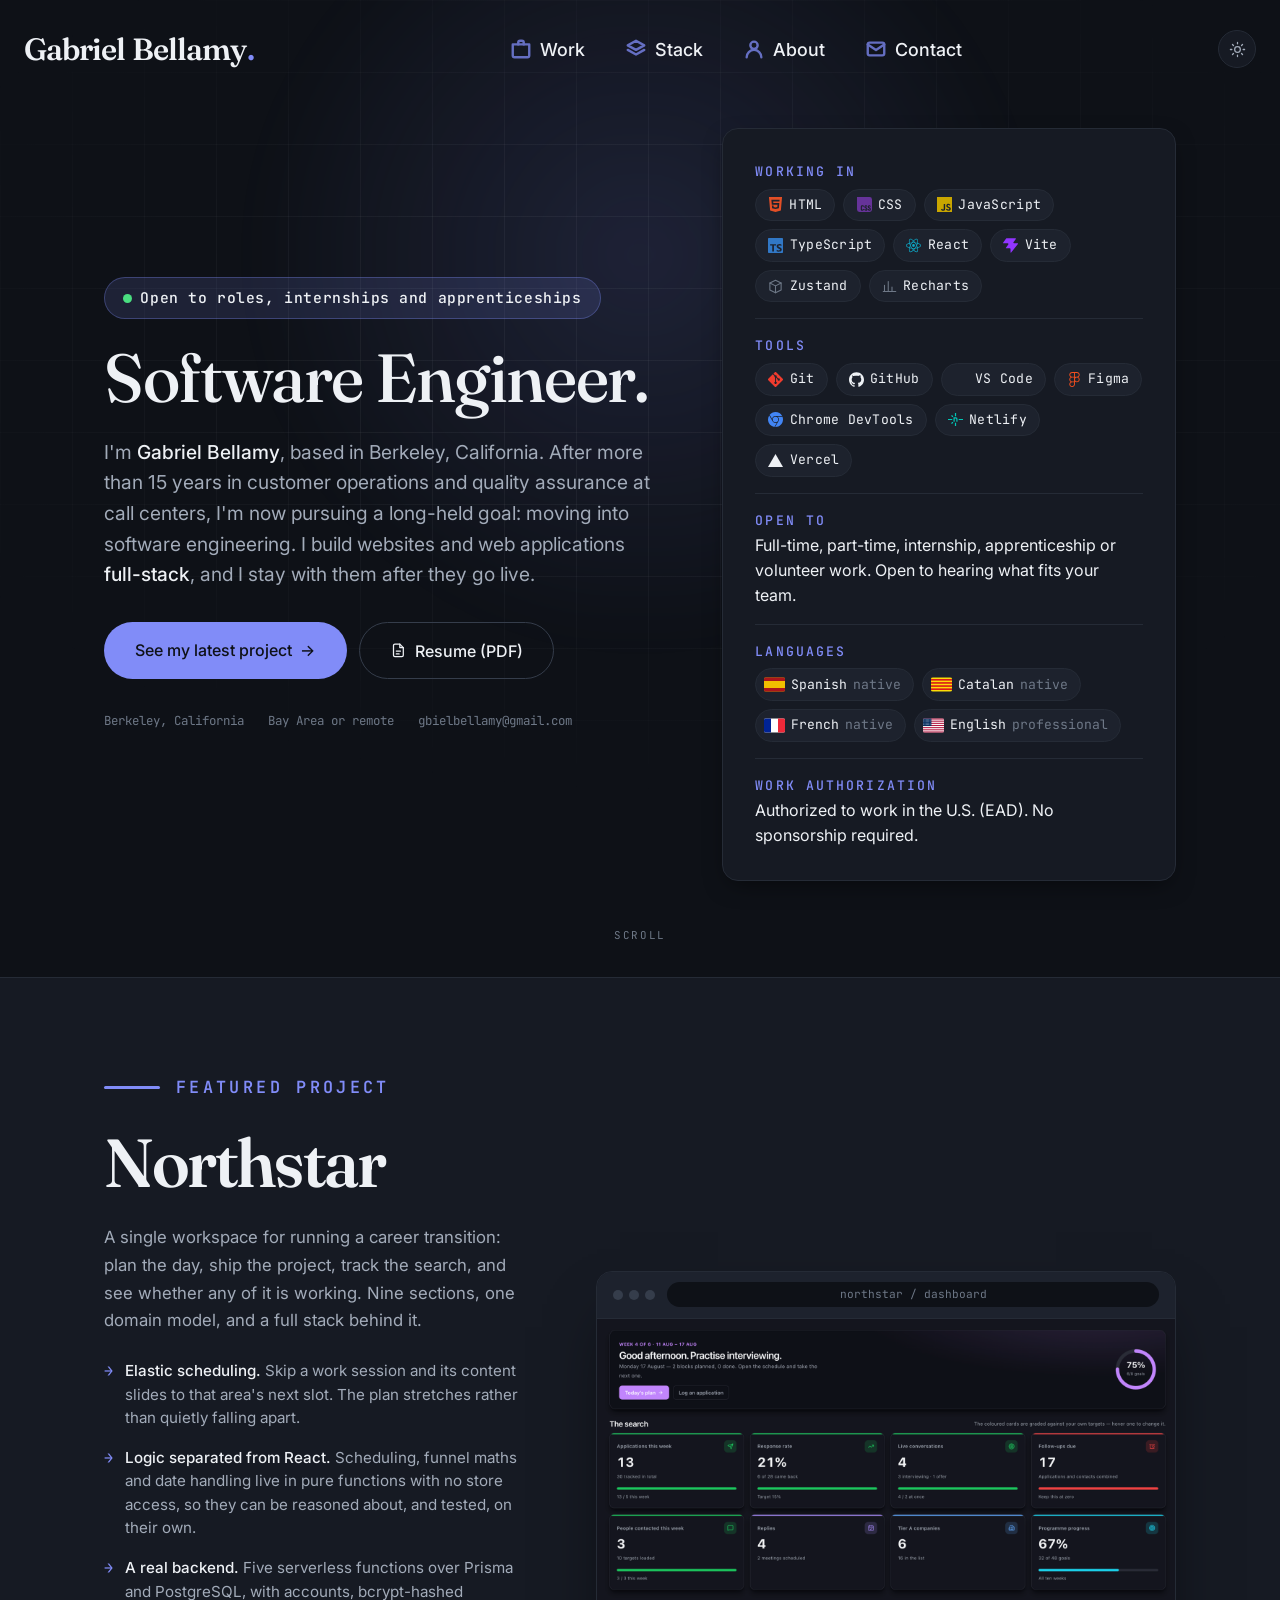
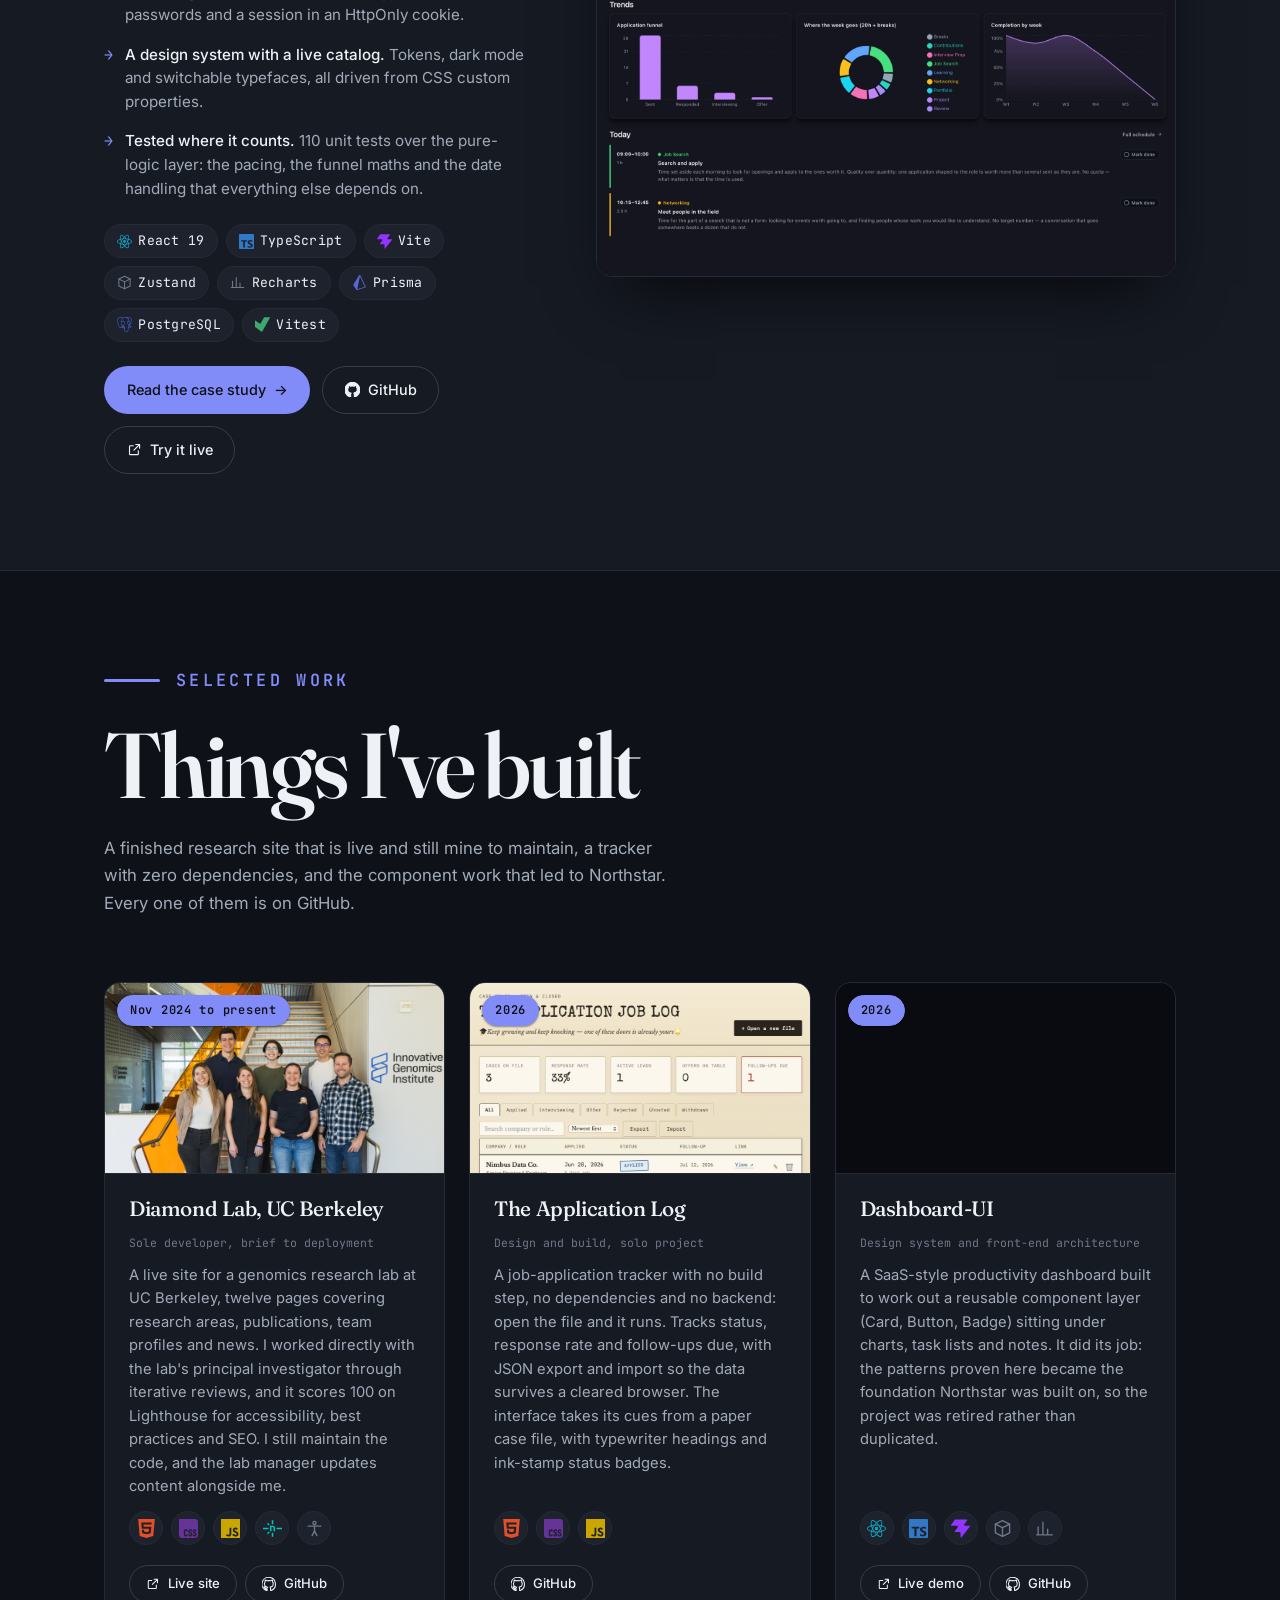
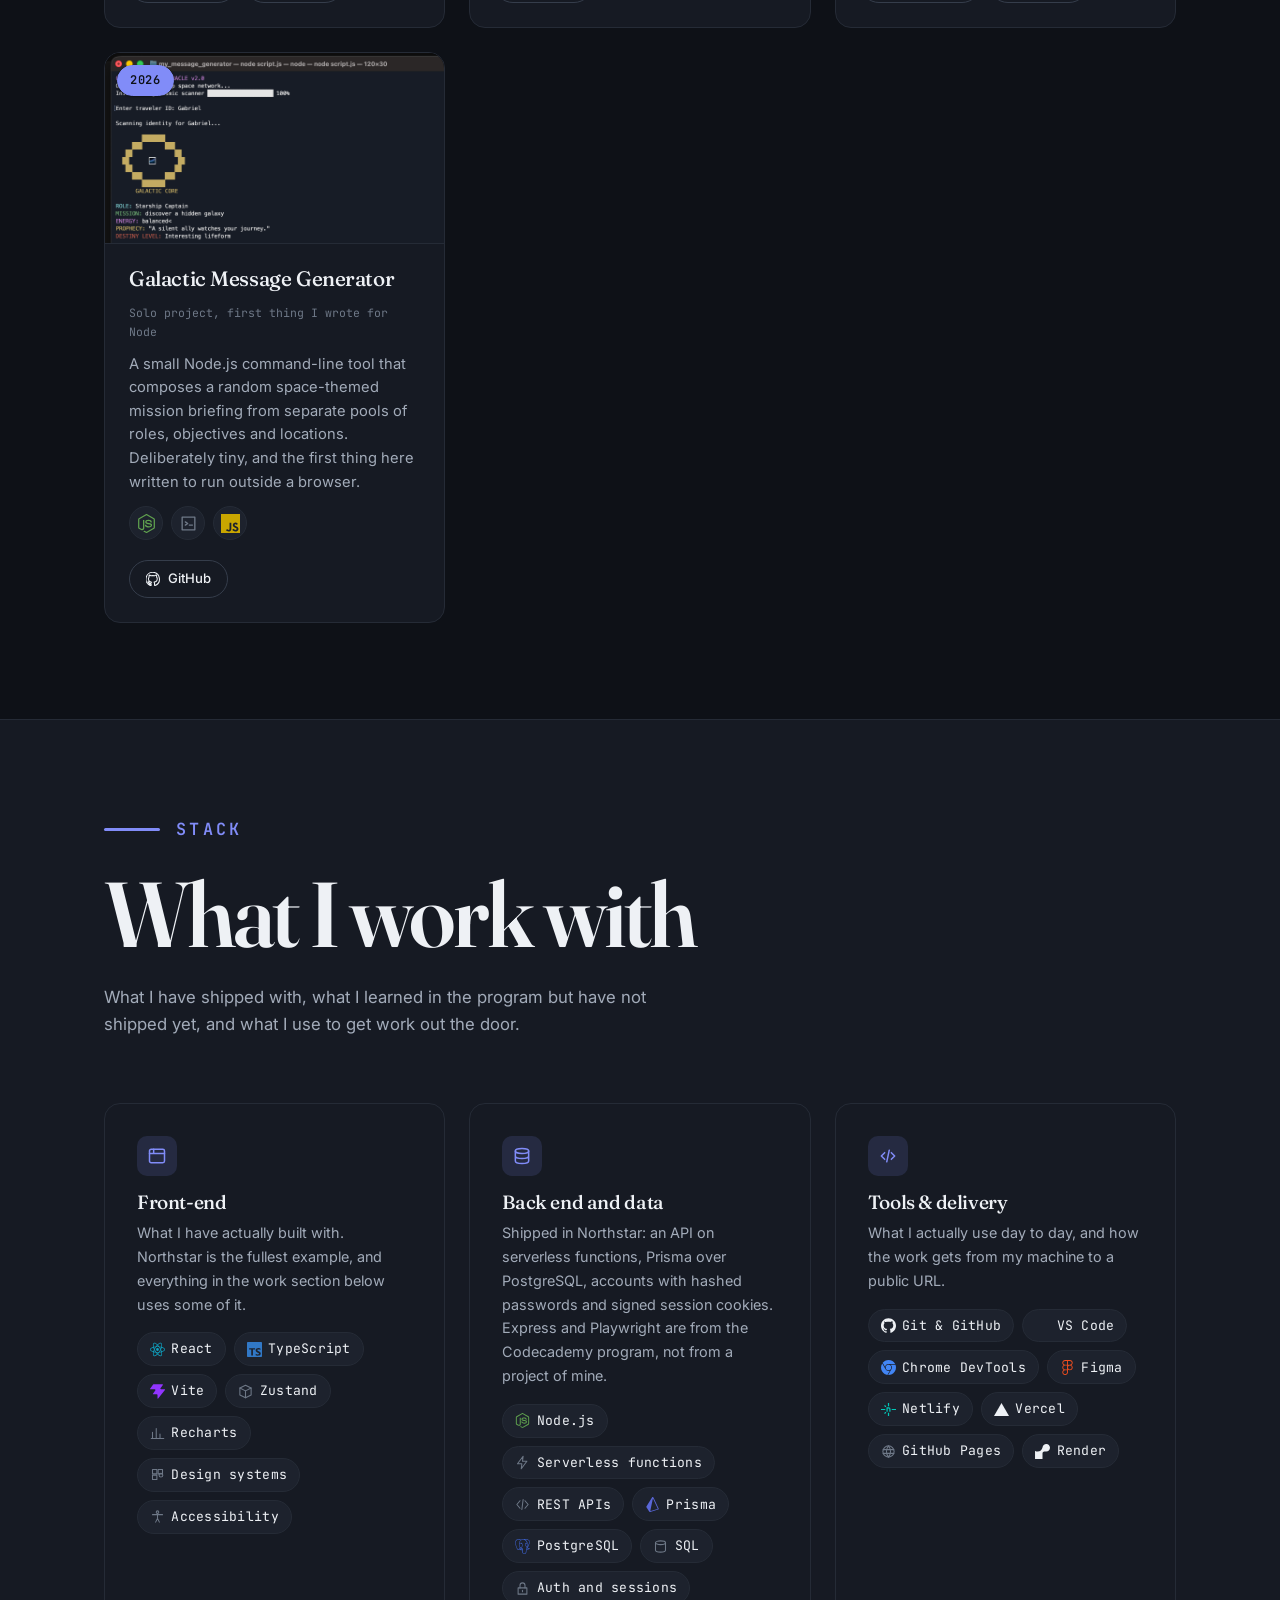
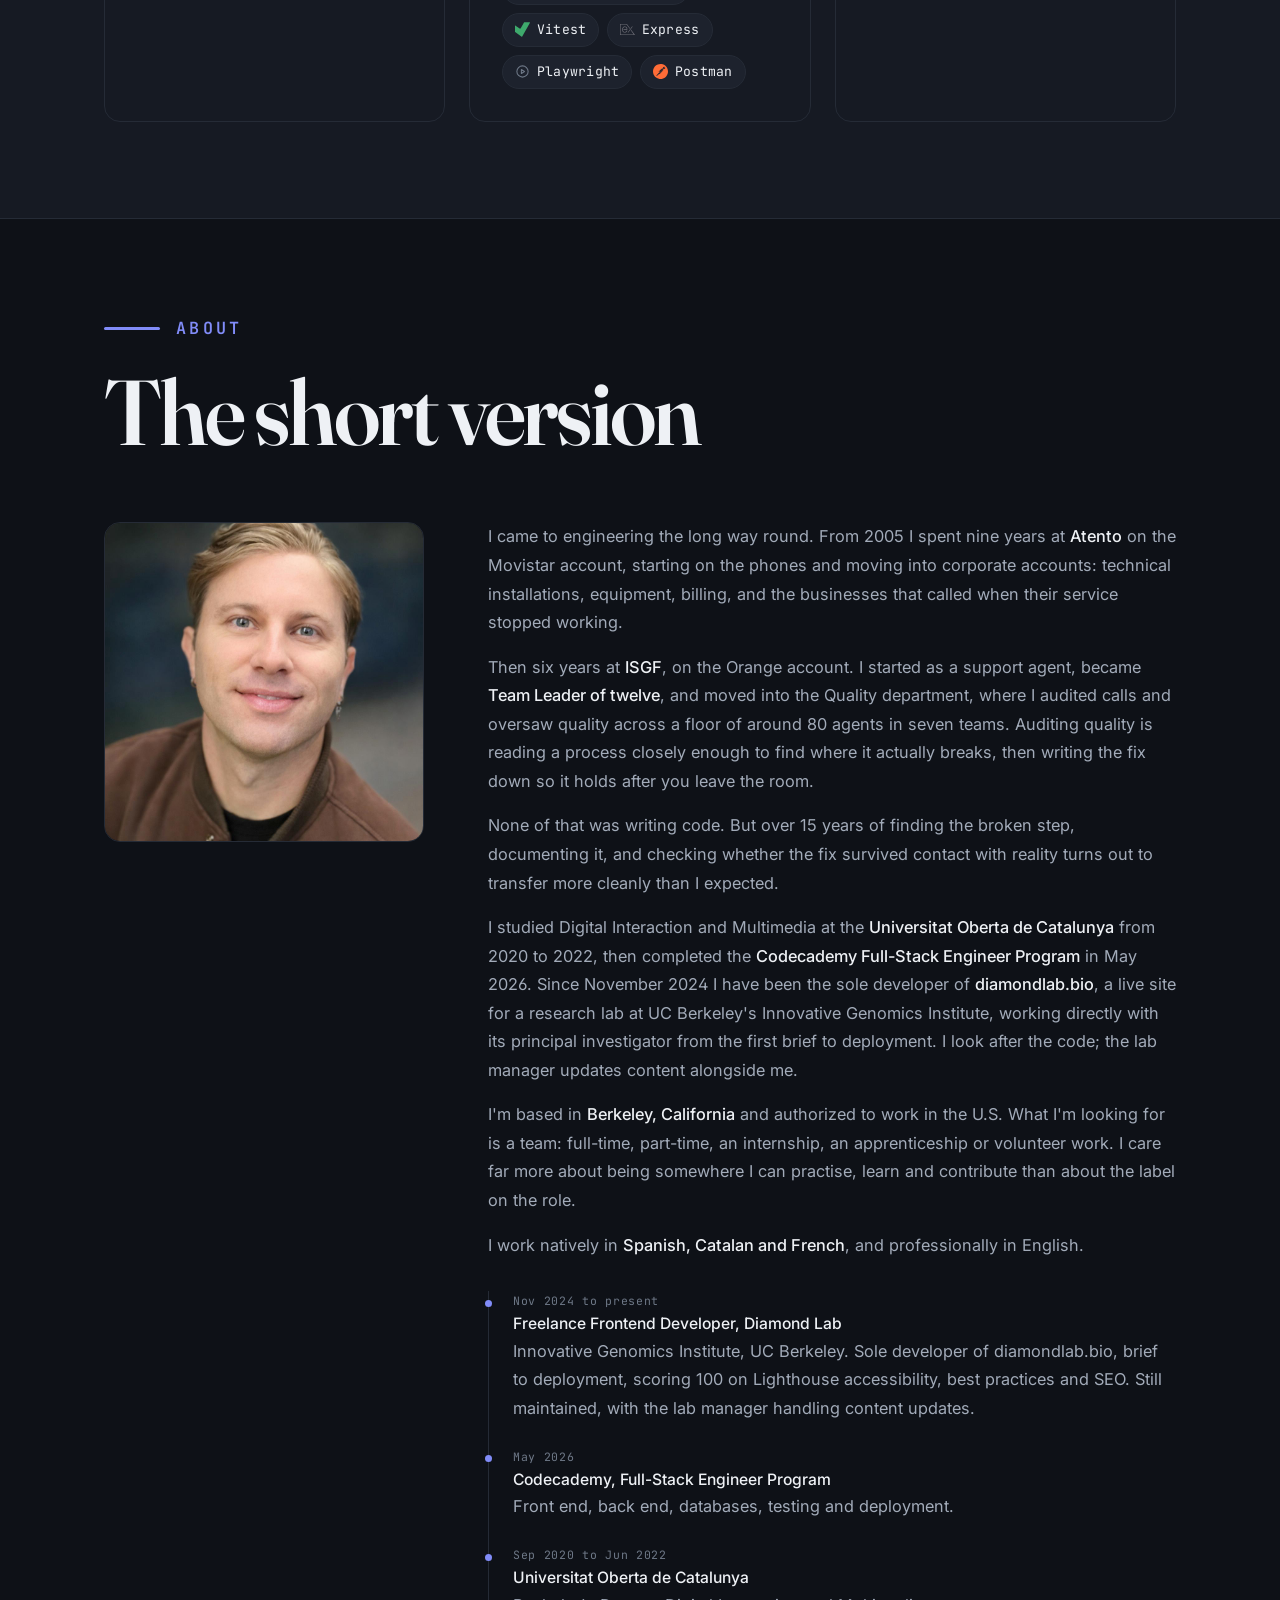
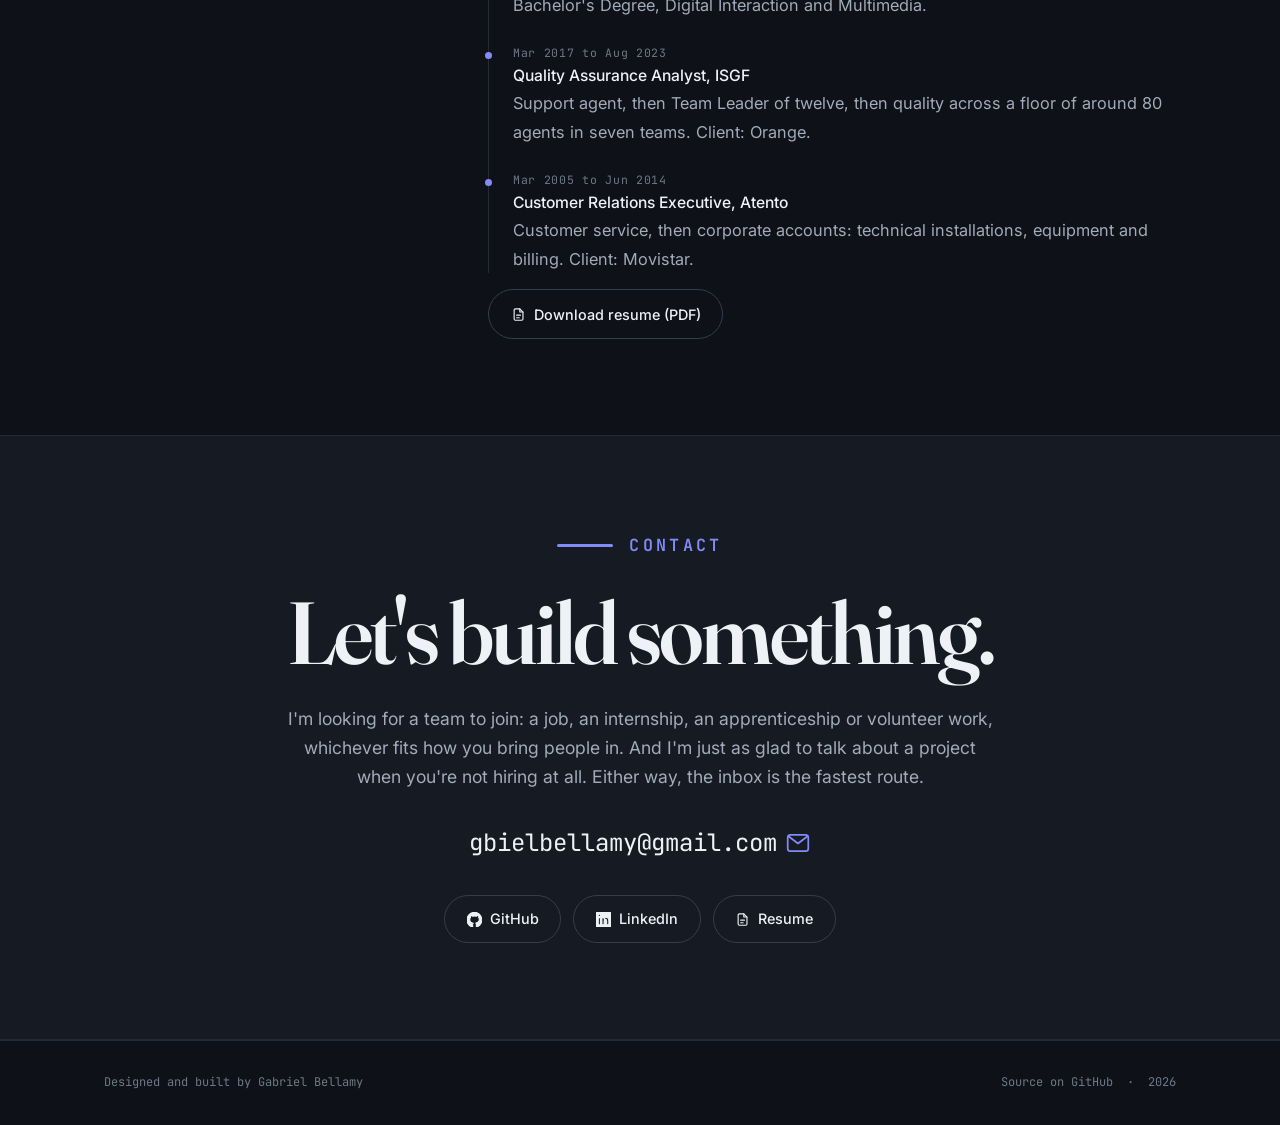
==== commit e7b153f4: "Use one slate and indigo identity across both themes" ====
--- a/index.html
+++ b/index.html
@@ -20,7 +20,7 @@
   <meta name="twitter:card" content="summary_large_image" />
 
   <link rel="icon" href="assets/favicon.svg" type="image/svg+xml" />
-  <meta name="theme-color" content="#0c0c0e" />
+  <meta name="theme-color" content="#0e1117" />
 
   <!-- Open the font connection before the stylesheet asks for it. -->
   <link rel="preconnect" href="https://fonts.googleapis.com" />
@@ -171,16 +171,9 @@
       <symbol id="i-code" viewBox="0 0 24 24">
         <path d="m8 16-4-4 4-4M16 8l4 4-4 4M13.5 5l-3 14" />
       </symbol>
-      <symbol id="i-mail-send" viewBox="0 0 44 16">
-        <g class="mail-send__trail" stroke="currentColor" stroke-width="1.6" stroke-linecap="round">
-          <path d="M1 4h9" />
-          <path d="M4 8h11" />
-          <path d="M1 12h9" />
-        </g>
-        <g class="mail-send__note" stroke="currentColor" stroke-width="1.5" stroke-linejoin="round">
-          <rect x="21" y="2.5" width="21" height="11" rx="2" />
-          <path d="m21.6 3.6 10.9 6.4 10.9-6.4" />
-        </g>
+      <symbol id="i-mail" viewBox="0 0 24 24">
+        <rect x="2.5" y="4.5" width="19" height="15" rx="2.5" />
+        <path d="m3.2 5.8 8.8 6.6 8.8-6.6" />
       </symbol>
     </defs>
   </svg>
@@ -267,7 +260,7 @@
               See my latest project
               <span class="btn__arrow" aria-hidden="true">→</span>
             </a>
-            <a class="btn btn--outline btn--lg" href="assets/Gabriel_Bellamy_Resume.pdf" target="_blank" rel="noopener noreferrer">
+            <a class="btn btn--outline btn--lg" href="assets/Gabriel_Bellamy_Resume.pdf?v=2026-08-17" target="_blank" rel="noopener noreferrer">
               <svg class="btn__icon" aria-hidden="true"><use href="#i-document" /></svg>
               Resume (PDF)
             </a>
@@ -632,7 +625,7 @@
             </ul>
 
             <p>
-              <a class="btn btn--outline" href="assets/Gabriel_Bellamy_Resume.pdf" target="_blank" rel="noopener noreferrer">
+              <a class="btn btn--outline" href="assets/Gabriel_Bellamy_Resume.pdf?v=2026-08-17" target="_blank" rel="noopener noreferrer">
                 <svg class="btn__icon" aria-hidden="true"><use href="#i-document" /></svg>
                 Download resume (PDF)
               </a>
@@ -658,7 +651,7 @@
 
           <a class="contact__mail" href="mailto:gbielbellamy@gmail.com">
             gbielbellamy@gmail.com
-            <svg class="mail-send" aria-hidden="true"><use href="#i-mail-send" /></svg>
+            <svg class="mail-icon" aria-hidden="true"><use href="#i-mail" /></svg>
           </a>
 
           <div class="contact__links">
@@ -670,7 +663,7 @@
               <svg class="btn__icon" aria-hidden="true"><use href="#i-linkedin" /></svg>
               LinkedIn
             </a>
-            <a class="btn btn--outline" href="assets/Gabriel_Bellamy_Resume.pdf" target="_blank" rel="noopener noreferrer">
+            <a class="btn btn--outline" href="assets/Gabriel_Bellamy_Resume.pdf?v=2026-08-17" target="_blank" rel="noopener noreferrer">
               <svg class="btn__icon" aria-hidden="true"><use href="#i-document" /></svg>
               Resume
             </a>
--- a/css/style.css
+++ b/css/style.css
@@ -65,28 +65,31 @@
   --dur-slow: 620ms;
 }
 
-/* --- Dark theme (default) ----------------------------------------------- */
+/* --- Dark theme (default) -------------------------------------------------
+   The same slate and indigo as the light theme, inverted. The accent lifts to
+   a paler indigo because #4338ca on a dark ground reads as a bruise, not a
+   button: it scores 2.4 against this background, well under the 4.5 needed. */
 :root,
 :root[data-theme='dark'] {
   color-scheme: dark;
 
-  --bg: #0c0c0e;
-  --bg-elev: #131317;
-  --bg-elev-2: #1a1a20;
-  --bg-inset: #08080a;
-
-  --text: #f2f2f3;
-  --text-2: #a5a5ad;
-  --text-3: #6d6d77;
-
-  --border: #25252c;
-  --border-2: #35353e;
-
-  --accent: #ff6a3d;
-  --accent-hover: #ff8560;
-  --accent-soft: rgba(255, 106, 61, 0.12);
-  --accent-line: rgba(255, 106, 61, 0.3);
-  --on-accent: #150f0c;
+  --bg: #0e1117;
+  --bg-elev: #161a23;
+  --bg-elev-2: #1d222d;
+  --bg-inset: #090b10;
+
+  --text: #eef1f5;
+  --text-2: #a2abb9;
+  --text-3: #6e7887;
+
+  --border: #252b36;
+  --border-2: #353d4b;
+
+  --accent: #818cf8;
+  --accent-hover: #a5b4fc;
+  --accent-soft: rgba(129, 140, 248, 0.14);
+  --accent-line: rgba(129, 140, 248, 0.32);
+  --on-accent: #0e1117;
 
   --ok: #4ade80;
 
@@ -94,40 +97,40 @@
   --shadow-md: 0 8px 24px -8px rgba(0, 0, 0, 0.6);
   --shadow-lg: 0 32px 64px -24px rgba(0, 0, 0, 0.75);
 
-  --grid-line: rgba(255, 255, 255, 0.04);
+  --grid-line: rgba(238, 241, 245, 0.05);
 }
 
 /* --- Light theme ---------------------------------------------------------
-   Warm parchment rather than plain white: the page has a color of its own,
-   and the vermillion accent sits on it without shouting. */
+   Cool slate rather than plain white, with an indigo accent. The page keeps a
+   color of its own without the warmth reading as beige. */
 :root[data-theme='light'] {
   color-scheme: light;
 
-  --bg: #f4eee3;
-  --bg-elev: #fcf8f0;
-  --bg-elev-2: #eae2d2;
-  --bg-inset: #e1d8c5;
-
-  --text: #26201a;
-  --text-2: #5c5346;
-  --text-3: #877d6d;
-
-  --border: #ded5c2;
-  --border-2: #cabea8;
-
-  --accent: #b93d0c;
-  --accent-hover: #93300a;
-  --accent-soft: rgba(194, 65, 12, 0.10);
-  --accent-line: rgba(194, 65, 12, 0.28);
-  --on-accent: #fffaf5;
+  --bg: #eef1f5;
+  --bg-elev: #ffffff;
+  --bg-elev-2: #e6eaf0;
+  --bg-inset: #dde3ea;
+
+  --text: #161a20;
+  --text-2: #4a5261;
+  --text-3: #78818f;
+
+  --border: #d8dde5;
+  --border-2: #c3c9d4;
+
+  --accent: #4338ca;
+  --accent-hover: #362fa8;
+  --accent-soft: rgba(67, 56, 202, 0.09);
+  --accent-line: rgba(67, 56, 202, 0.28);
+  --on-accent: #ffffff;
 
   --ok: #15803d;
 
-  --shadow-sm: 0 1px 2px rgba(52, 42, 28, 0.07);
-  --shadow-md: 0 8px 24px -10px rgba(52, 42, 28, 0.18);
-  --shadow-lg: 0 32px 64px -28px rgba(52, 42, 28, 0.26);
-
-  --grid-line: rgba(38, 32, 26, 0.07);
+  --shadow-sm: 0 1px 2px rgba(22, 26, 32, 0.06);
+  --shadow-md: 0 8px 24px -10px rgba(22, 26, 32, 0.16);
+  --shadow-lg: 0 32px 64px -28px rgba(22, 26, 32, 0.24);
+
+  --grid-line: rgba(22, 26, 32, 0.06);
 }
 
 /* Kept for reference only: an inline script in <head> always sets data-theme,
@@ -136,31 +139,31 @@
   :root:not([data-theme]) {
     color-scheme: light;
 
-    --bg: #f4eee3;
-    --bg-elev: #fcf8f0;
-    --bg-elev-2: #eae2d2;
-    --bg-inset: #e1d8c5;
-
-    --text: #26201a;
-    --text-2: #5c5346;
-    --text-3: #877d6d;
-
-    --border: #ded5c2;
-    --border-2: #cabea8;
-
-    --accent: #b93d0c;
-    --accent-hover: #93300a;
-    --accent-soft: rgba(194, 65, 12, 0.10);
-    --accent-line: rgba(194, 65, 12, 0.28);
-    --on-accent: #fffaf5;
+    --bg: #eef1f5;
+    --bg-elev: #ffffff;
+    --bg-elev-2: #e6eaf0;
+    --bg-inset: #dde3ea;
+
+    --text: #161a20;
+    --text-2: #4a5261;
+    --text-3: #78818f;
+
+    --border: #d8dde5;
+    --border-2: #c3c9d4;
+
+    --accent: #4338ca;
+    --accent-hover: #362fa8;
+    --accent-soft: rgba(67, 56, 202, 0.09);
+    --accent-line: rgba(67, 56, 202, 0.28);
+    --on-accent: #ffffff;
 
     --ok: #15803d;
 
-    --shadow-sm: 0 1px 2px rgba(52, 42, 28, 0.07);
-    --shadow-md: 0 8px 24px -10px rgba(52, 42, 28, 0.18);
-    --shadow-lg: 0 32px 64px -28px rgba(52, 42, 28, 0.26);
-
-    --grid-line: rgba(38, 32, 26, 0.07);
+    --shadow-sm: 0 1px 2px rgba(22, 26, 32, 0.06);
+    --shadow-md: 0 8px 24px -10px rgba(22, 26, 32, 0.16);
+    --shadow-lg: 0 32px 64px -28px rgba(22, 26, 32, 0.24);
+
+    --grid-line: rgba(22, 26, 32, 0.06);
   }
 }
 
@@ -447,7 +450,7 @@
 .nav__icon,
 .icon-btn svg,
 .btn__icon,
-.mail-send,
+.mail-icon,
 .stack-card__icon svg {
   fill: none;
   stroke: currentColor;
@@ -949,52 +952,16 @@
   gap: var(--space-2);
 }
 
-/* The address, with the note already on its way: speed lines behind an
-   envelope that drifts forward and resets. */
-.mail-send {
-  width: 68px;
-  height: 25px;
+/* A plain envelope beside the address. */
+.mail-icon {
+  width: 26px;
+  height: 26px;
   flex: none;
   color: var(--accent);
-  overflow: visible;
-}
-
-.mail-send__trail path {
-  animation: mail-trail 2.6s var(--ease-in-out) infinite;
-}
-
-.mail-send__trail path:nth-child(2) {
-  animation-delay: 0.12s;
-}
-
-.mail-send__trail path:nth-child(3) {
-  animation-delay: 0.24s;
-}
-
-.mail-send__note {
-  animation: mail-fly 2.6s var(--ease-in-out) infinite;
-}
-
-@keyframes mail-trail {
-  0%,
-  100% {
-    opacity: 0.25;
-    transform: translateX(-2px);
-  }
-  45% {
-    opacity: 1;
-    transform: translateX(2px);
-  }
-}
-
-@keyframes mail-fly {
-  0%,
-  100% {
-    transform: translateX(0);
-  }
-  45% {
-    transform: translateX(3px);
-  }
+  stroke: currentColor;
+  stroke-width: 1.6;
+  stroke-linejoin: round;
+  fill: none;
 }
 
 /* Side card: the facts a recruiter scans for, in one place. */
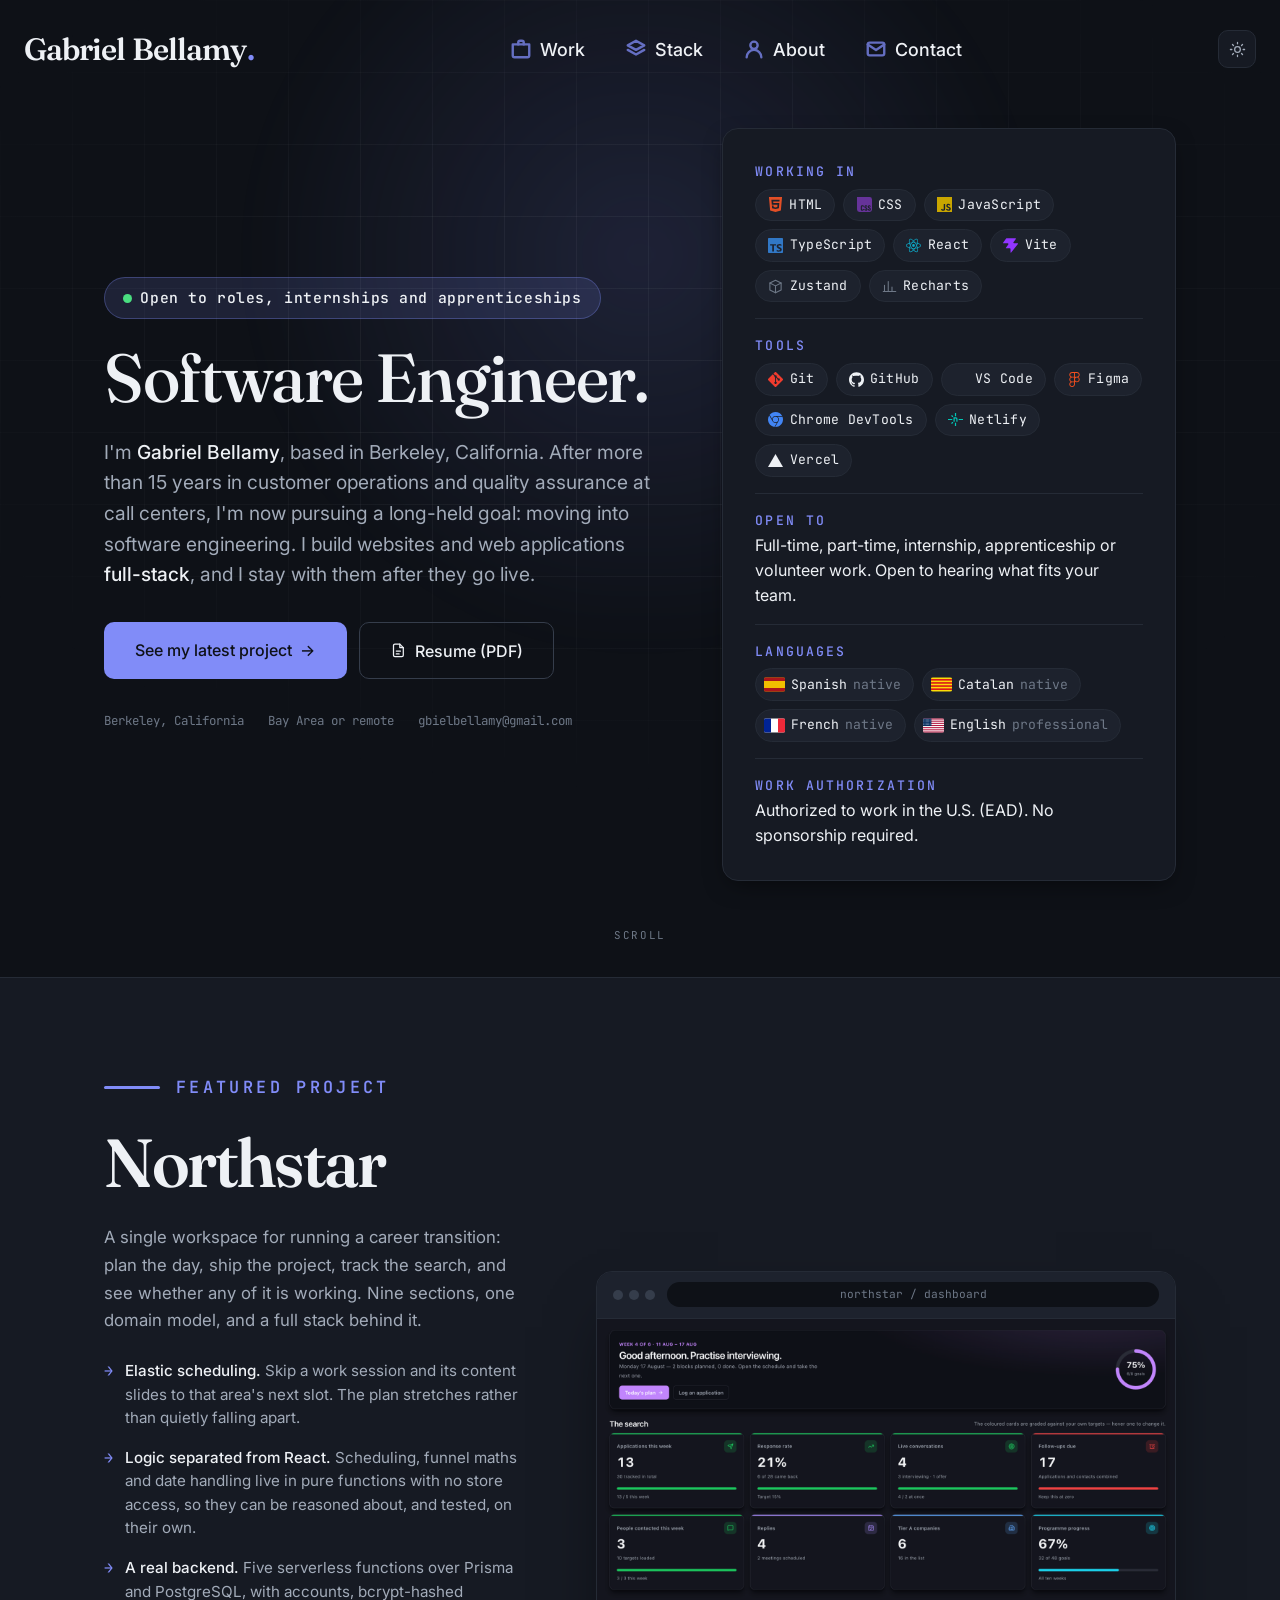
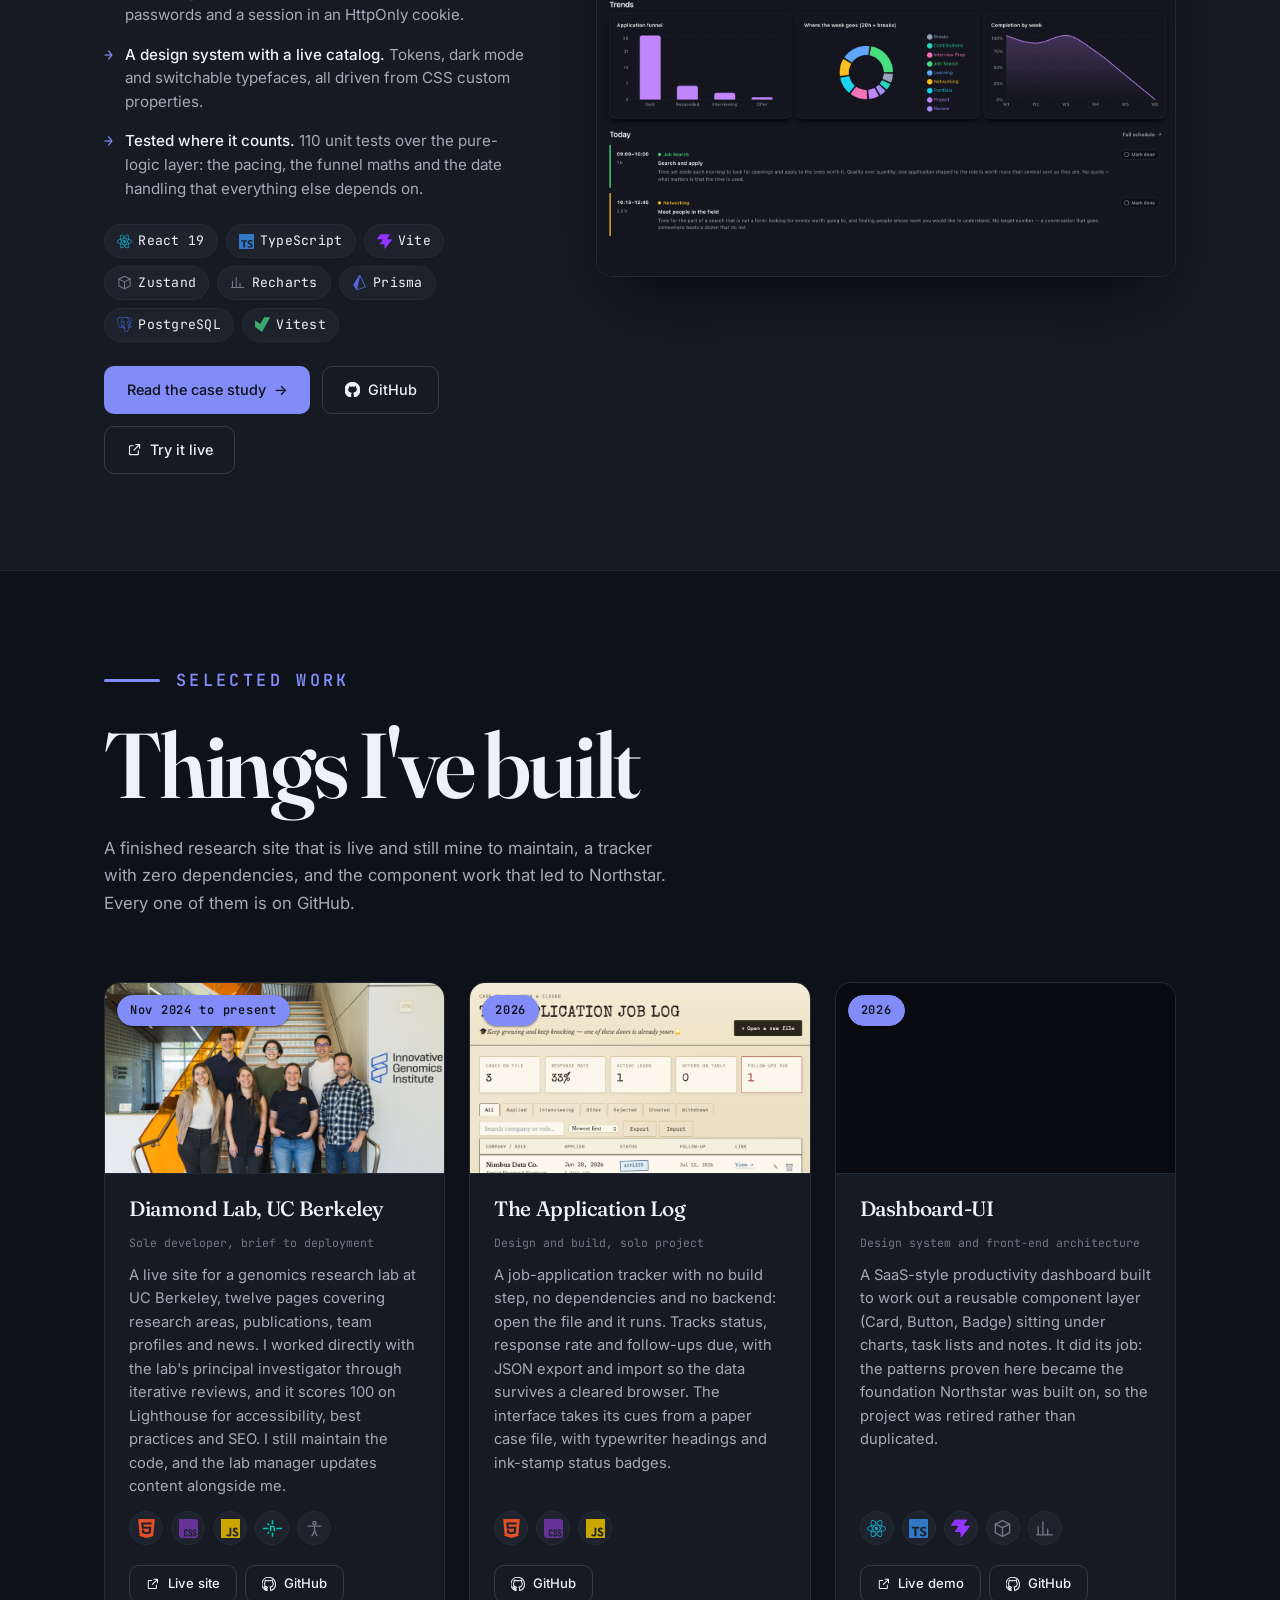
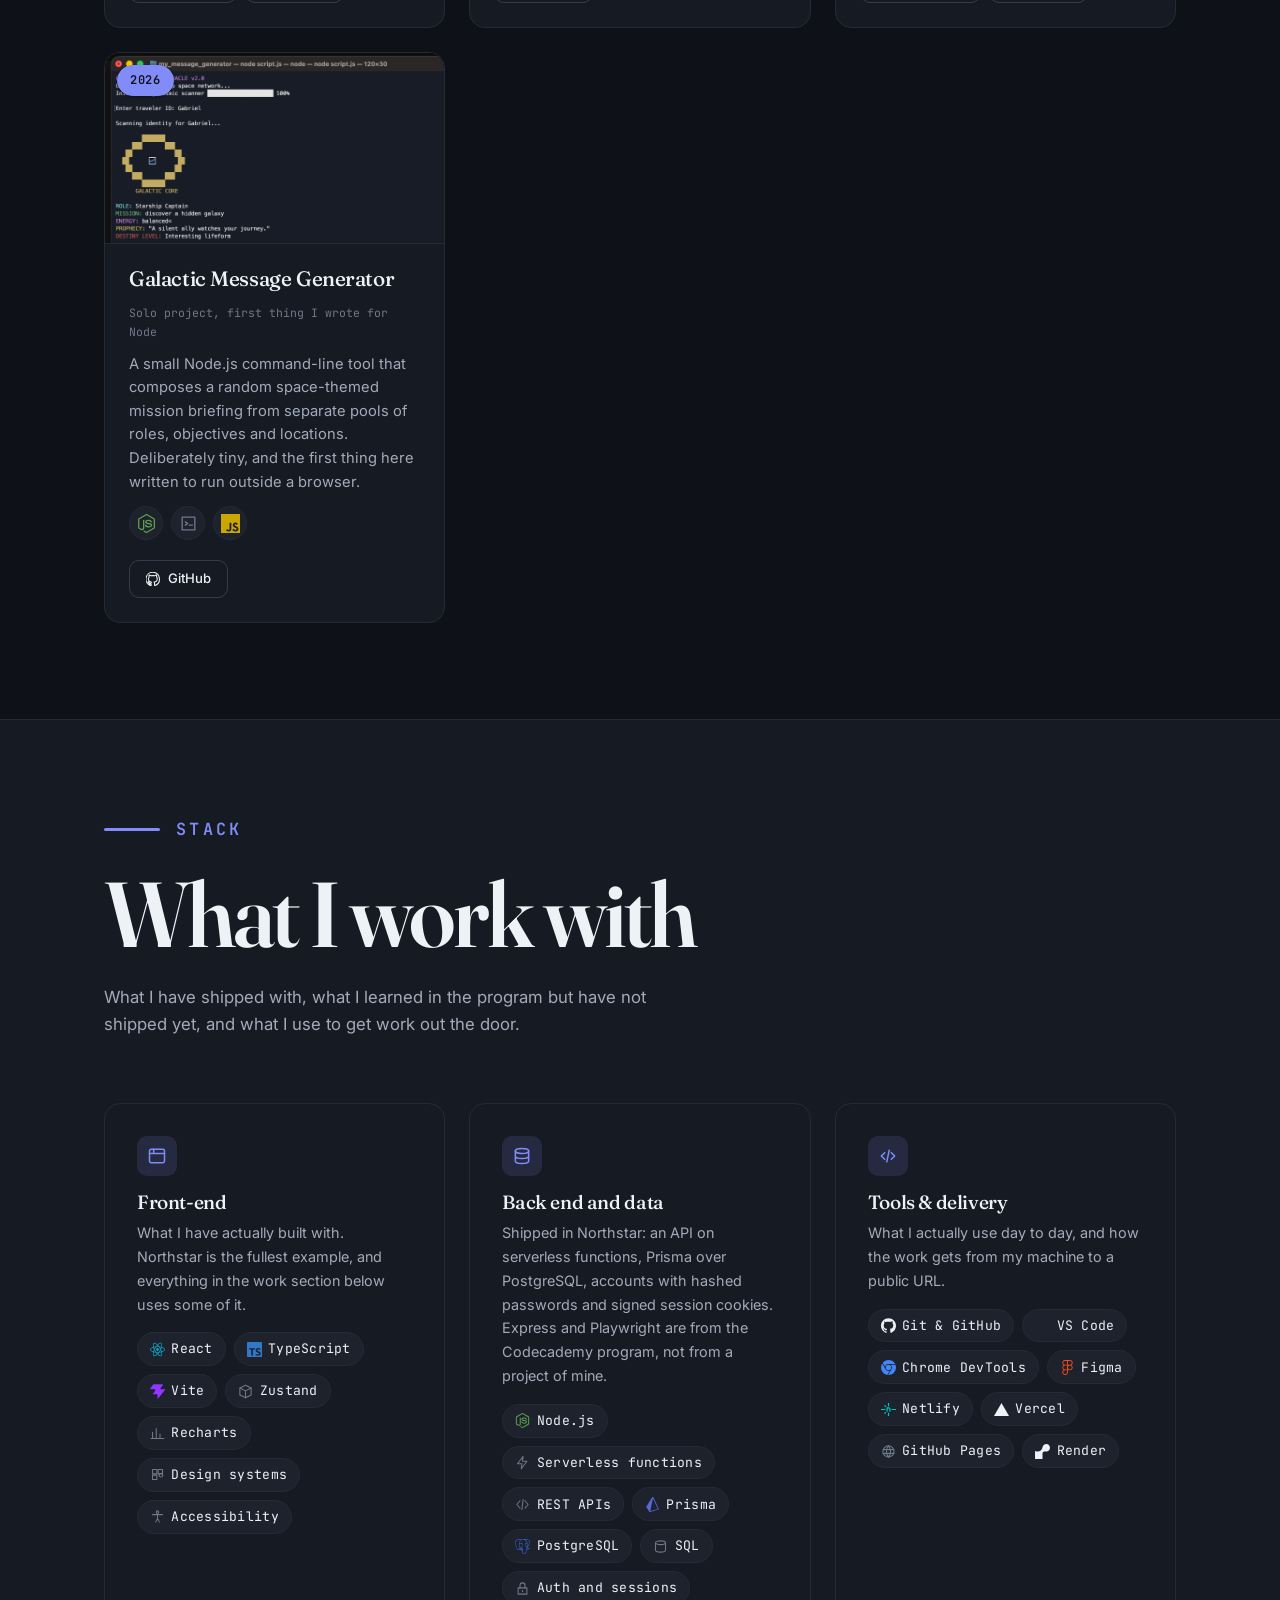
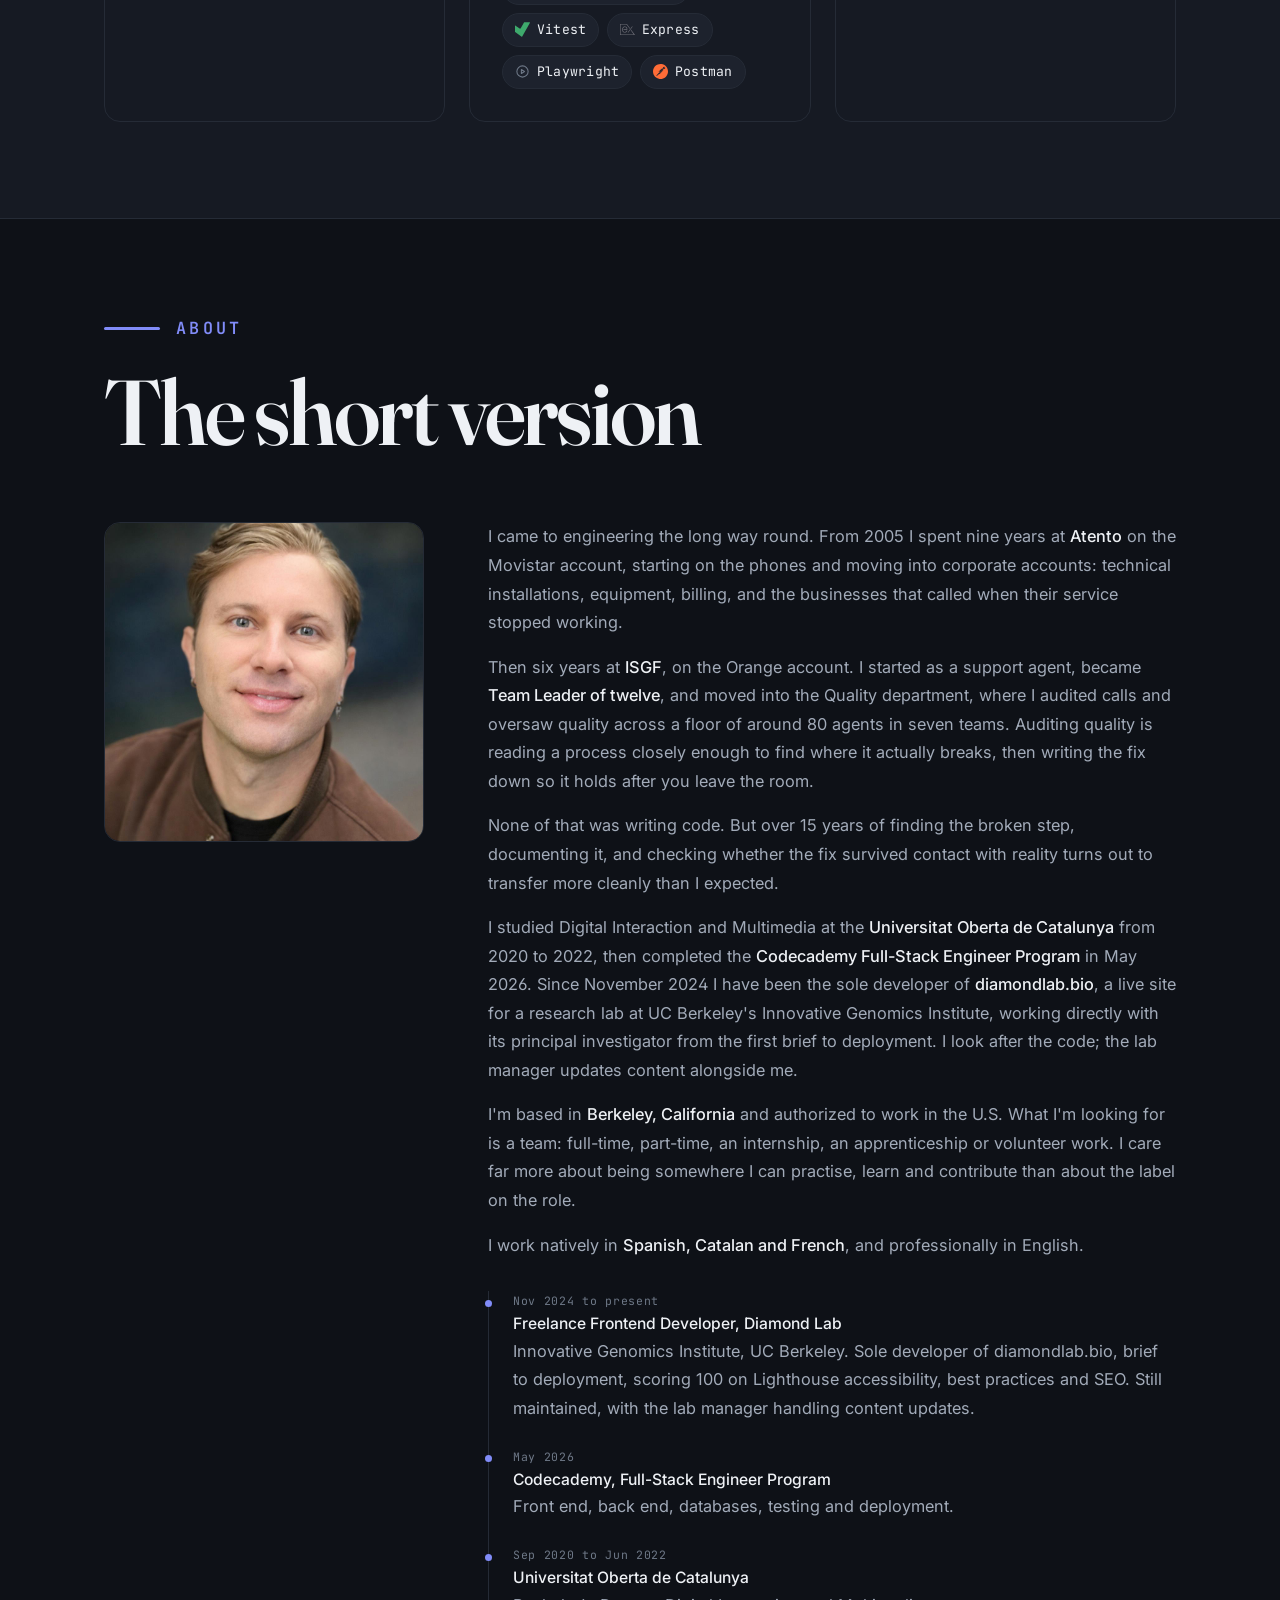
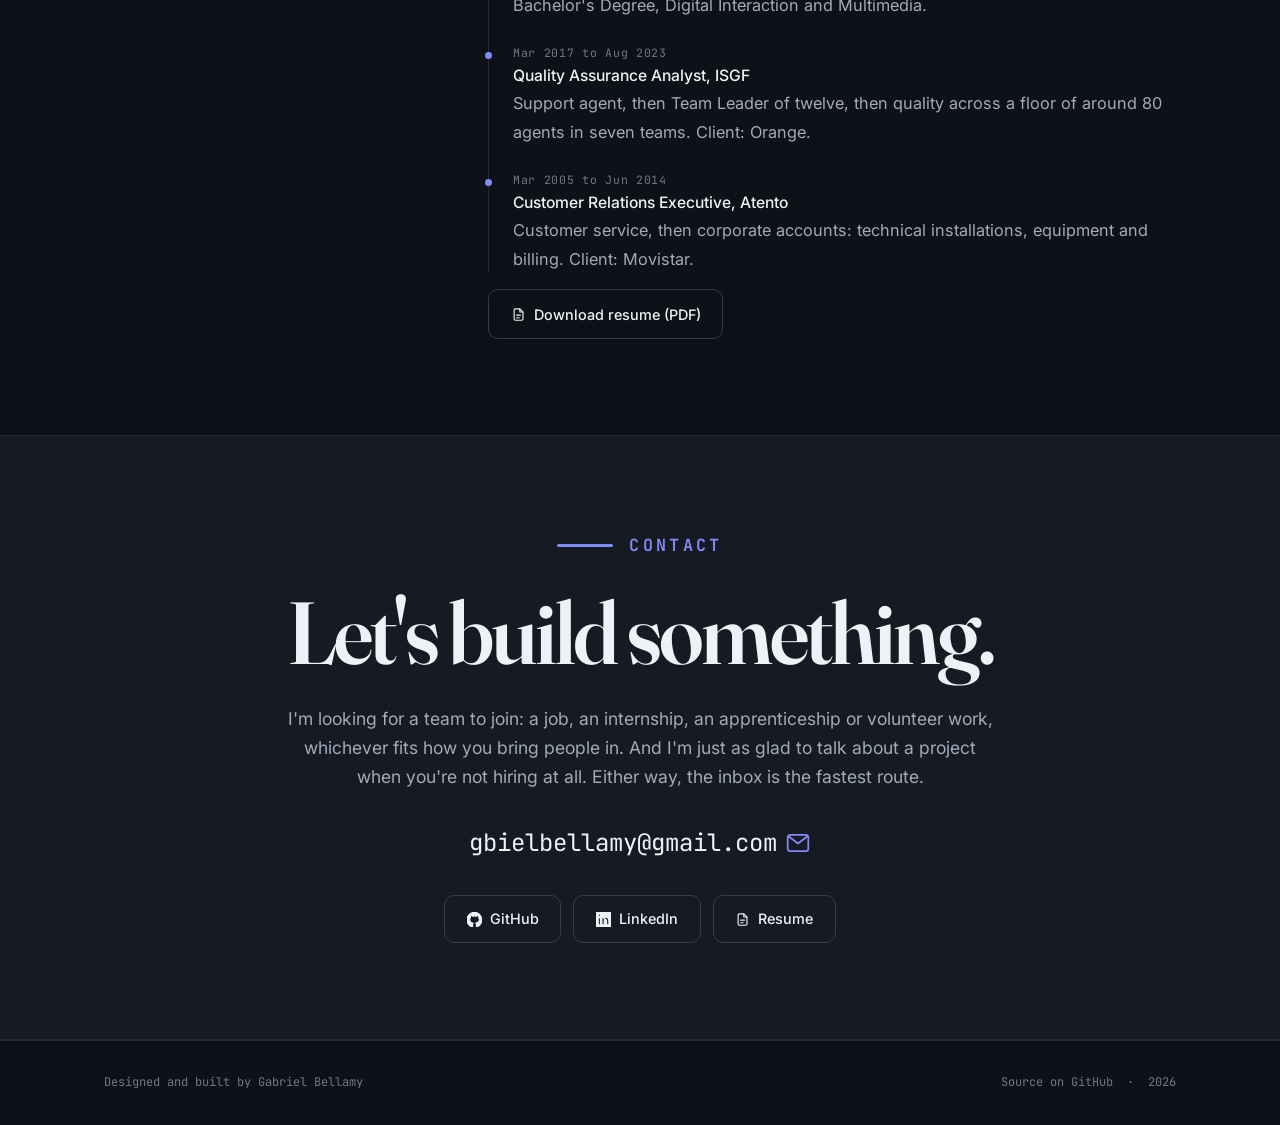
==== commit 0cb51f08: "Soften the button corners and version the assets" ====
--- a/index.html
+++ b/index.html
@@ -27,7 +27,7 @@
   <link rel="preconnect" href="https://fonts.gstatic.com" crossorigin />
   <link href="https://fonts.googleapis.com/css2?family=Fraunces:ital,opsz,wght@0,9..144,400..700;1,9..144,400..600&family=Inter:wght@400;500;600&family=JetBrains+Mono:wght@400;500&display=swap" rel="stylesheet" />
 
-  <link rel="stylesheet" href="css/style.css" />
+  <link rel="stylesheet" href="css/style.css?v=2026-08-17b" />
 
   <!--
     Set the theme before the first paint, so the page never flashes the wrong
@@ -686,8 +686,8 @@
     </div>
   </footer>
 
-  <script src="js/projects.js"></script>
-  <script src="js/tech-icons.js"></script>
-  <script src="js/main.js"></script>
+  <script src="js/projects.js?v=2026-08-17b"></script>
+  <script src="js/tech-icons.js?v=2026-08-17b"></script>
+  <script src="js/main.js?v=2026-08-17b"></script>
 </body>
 </html>
--- a/css/style.css
+++ b/css/style.css
@@ -52,6 +52,8 @@
   --radius-lg: 16px;
   --radius-xl: 22px;
   --radius-full: 999px;
+  /* Buttons are softened rather than pill-shaped; chips keep --radius-full. */
+  --radius-btn: 10px;
 
   /* --- Widths ----------------------------------------------------------- */
   --container: 1120px;
@@ -423,7 +425,7 @@
   gap: var(--space-2);
   padding: 0.7rem 1.35rem;
   border: 1px solid transparent;
-  border-radius: var(--radius-full);
+  border-radius: var(--radius-btn);
   font-family: var(--font-sans);
   font-size: 0.9rem;
   font-weight: 500;
@@ -817,7 +819,7 @@
   width: 38px;
   height: 38px;
   border: 1px solid var(--border);
-  border-radius: var(--radius-full);
+  border-radius: var(--radius-btn);
   color: var(--text-2);
   background: var(--bg-elev);
   transition: color var(--dur-fast) var(--ease-out),
@@ -1514,7 +1516,7 @@
   margin-bottom: var(--space-8);
   padding: 0.55rem 1.2rem 0.55rem 1rem;
   border: 1px solid var(--border-2);
-  border-radius: var(--radius-full);
+  border-radius: var(--radius-btn);
   background: var(--bg-elev);
   color: var(--text);
   font-family: var(--font-mono);
@@ -1722,7 +1724,7 @@
   width: 44px;
   height: 44px;
   border: 1px solid var(--border);
-  border-radius: var(--radius-full);
+  border-radius: var(--radius-btn);
   background: var(--bg-elev);
   color: var(--text);
   font-size: 1.6rem;
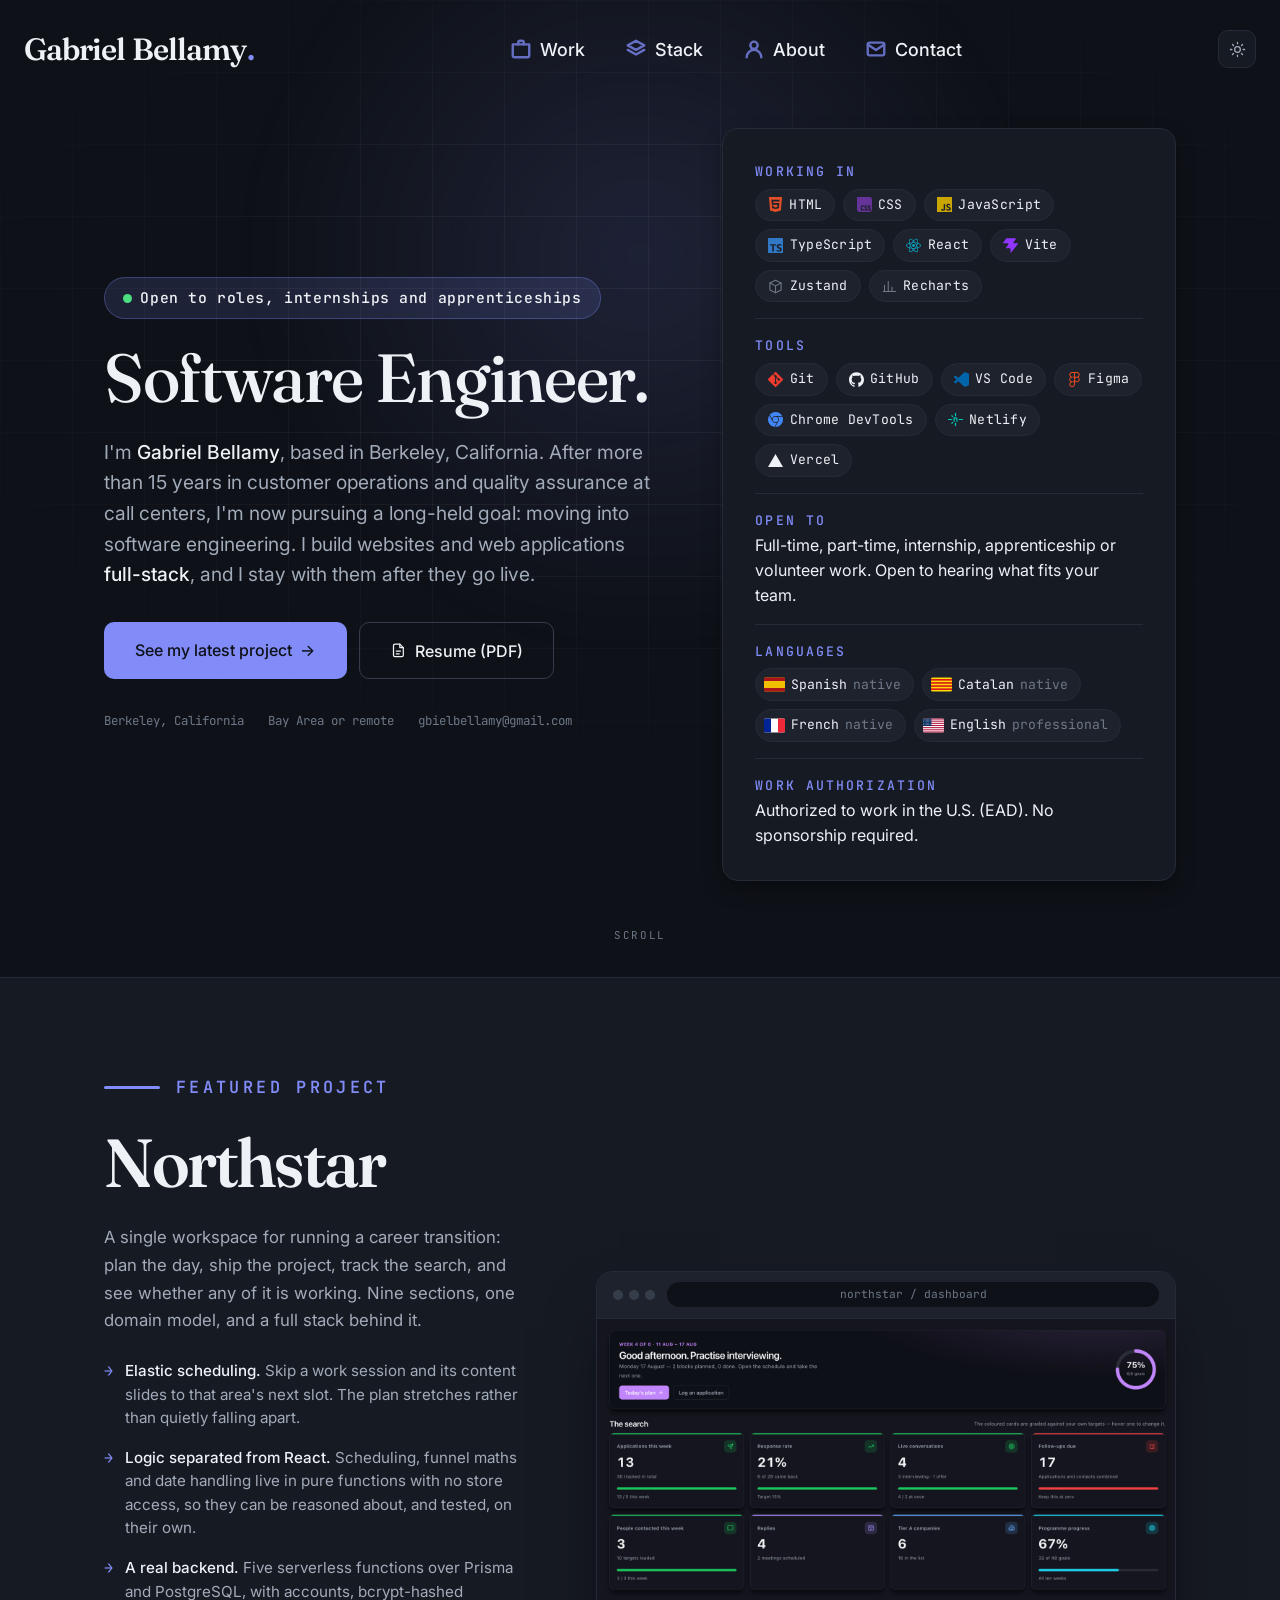
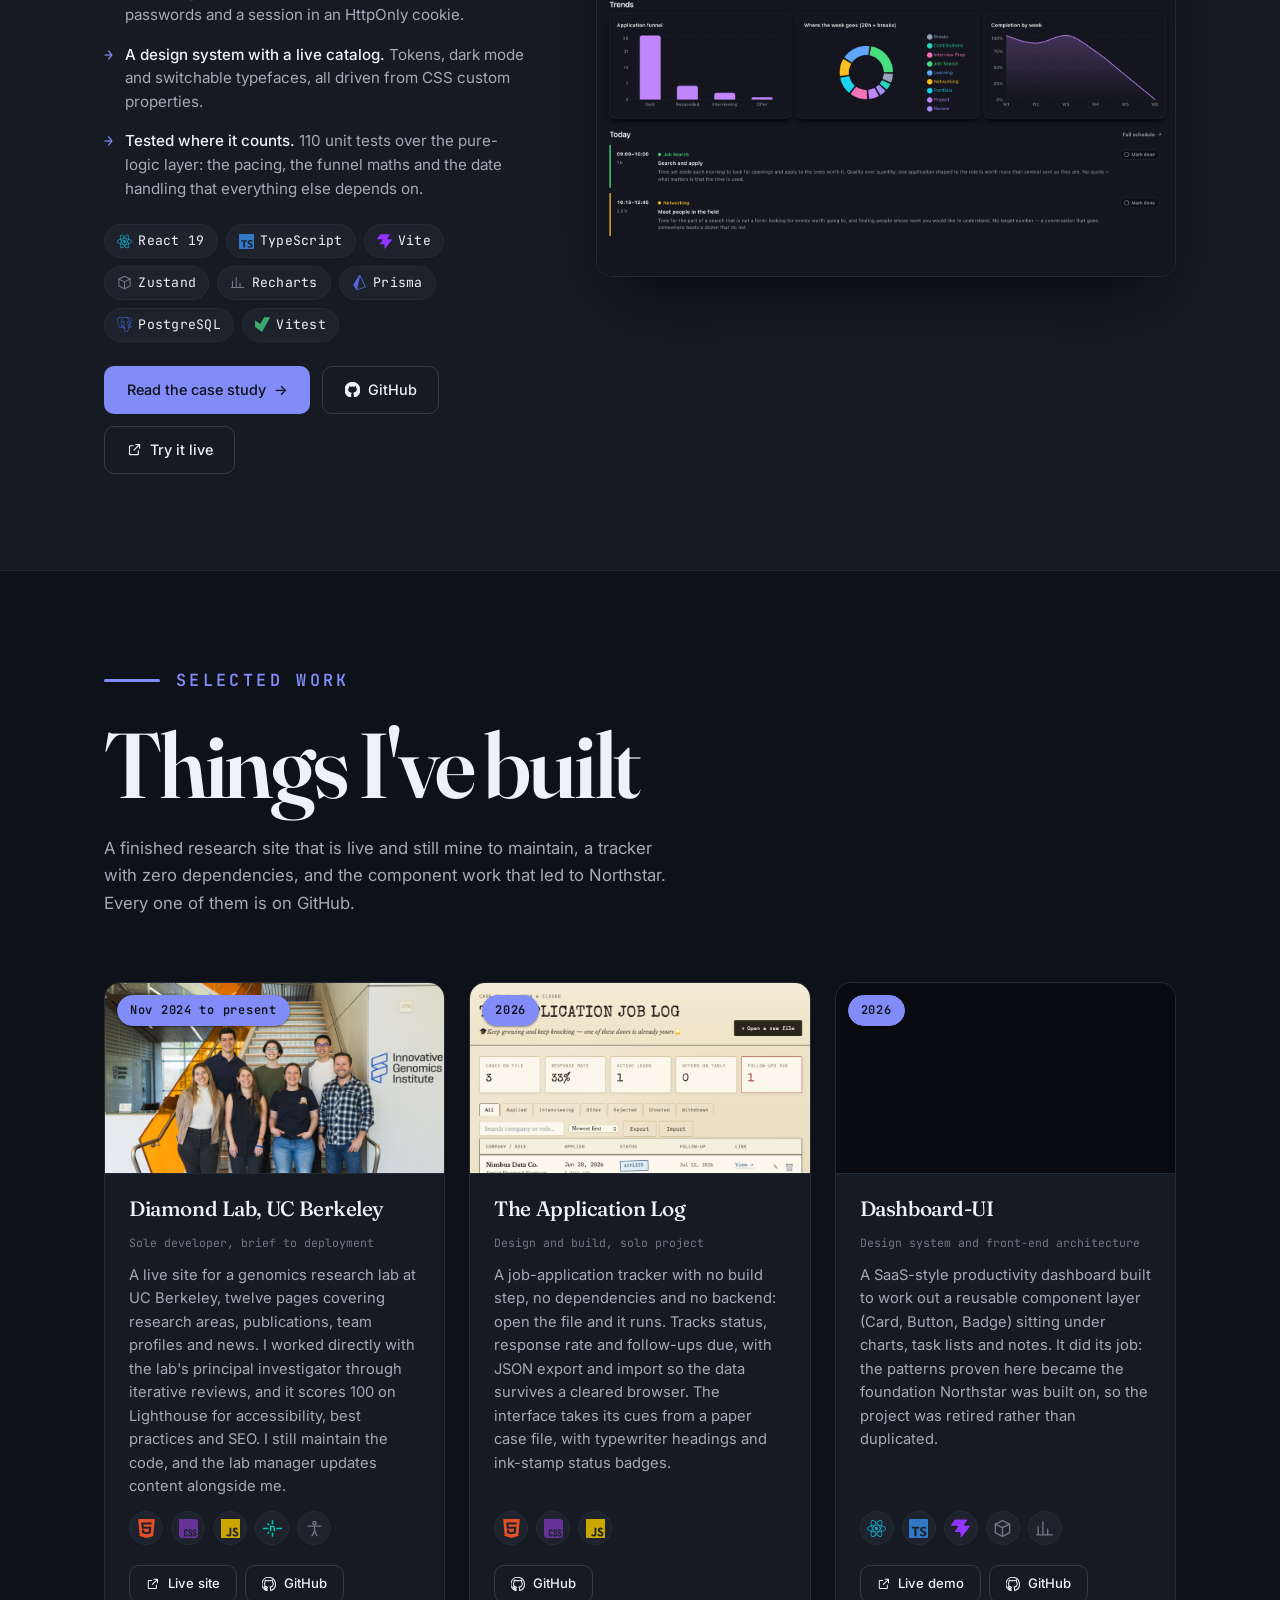
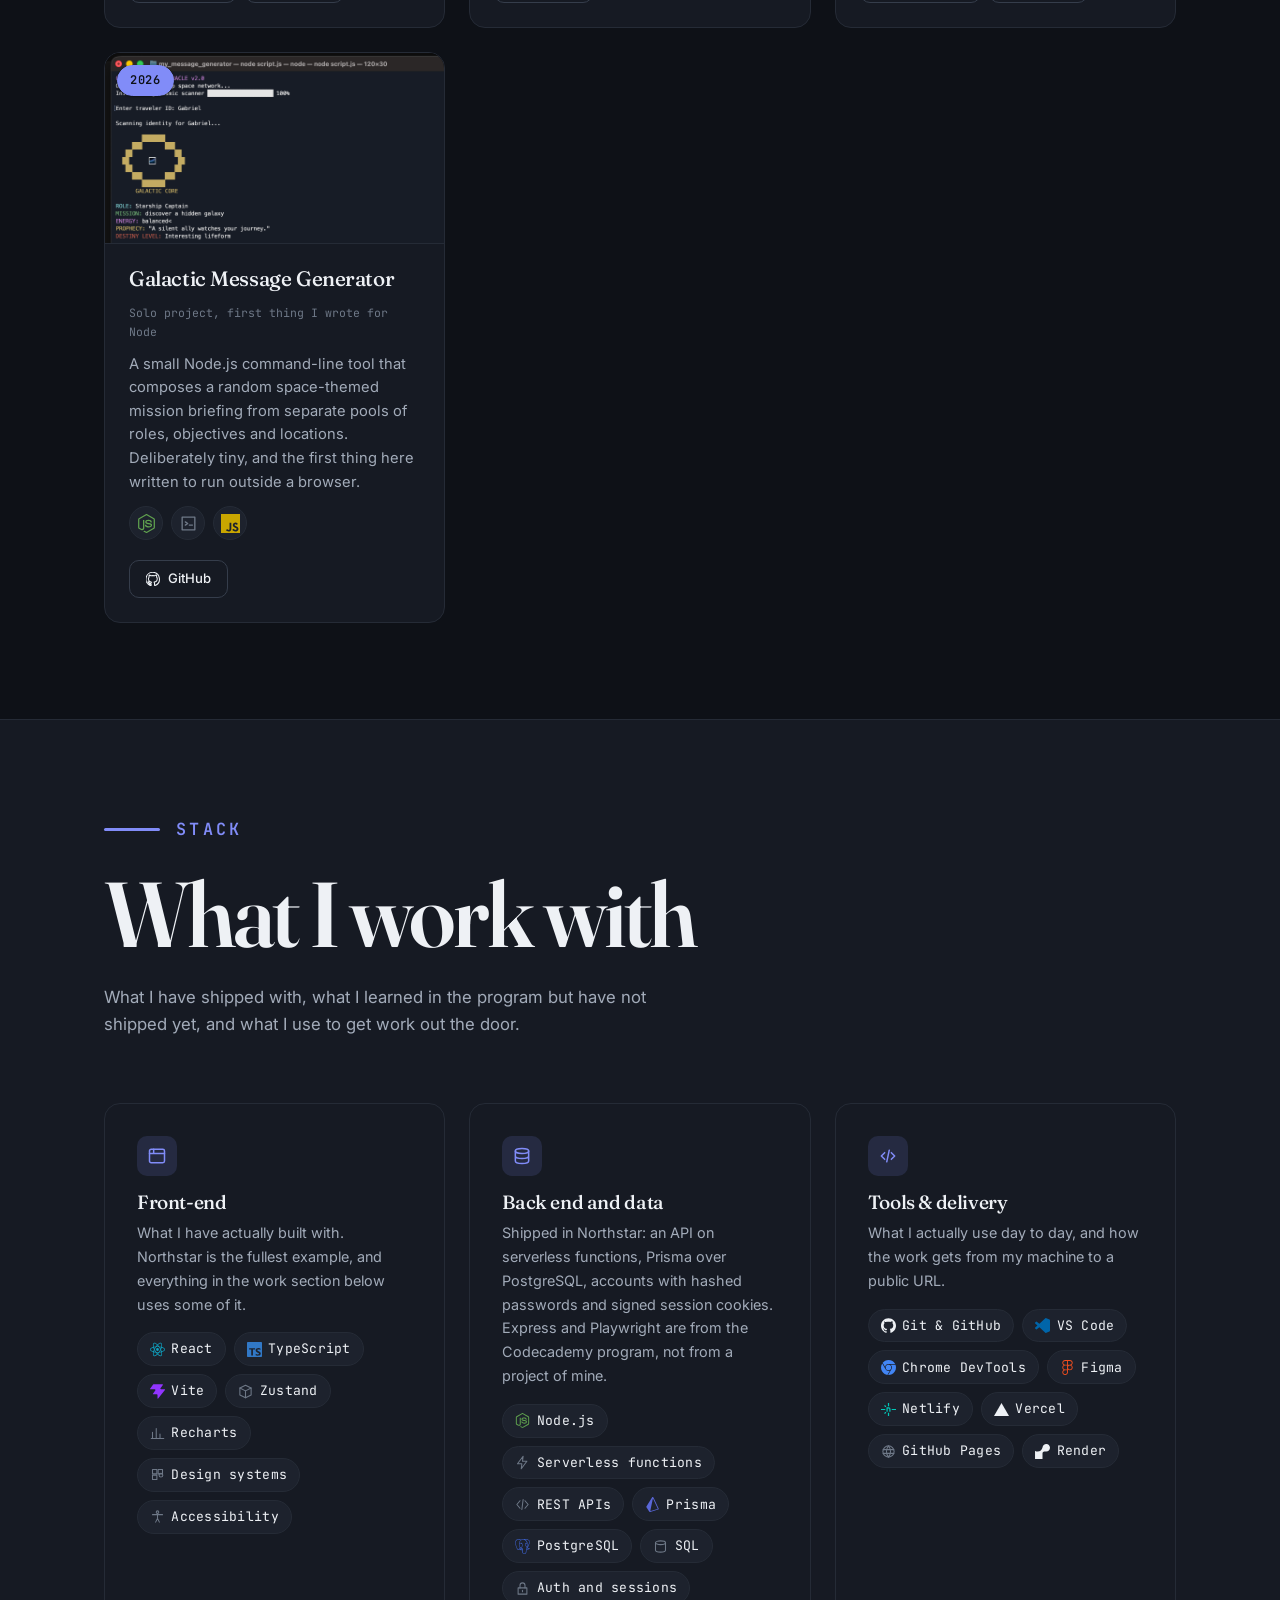
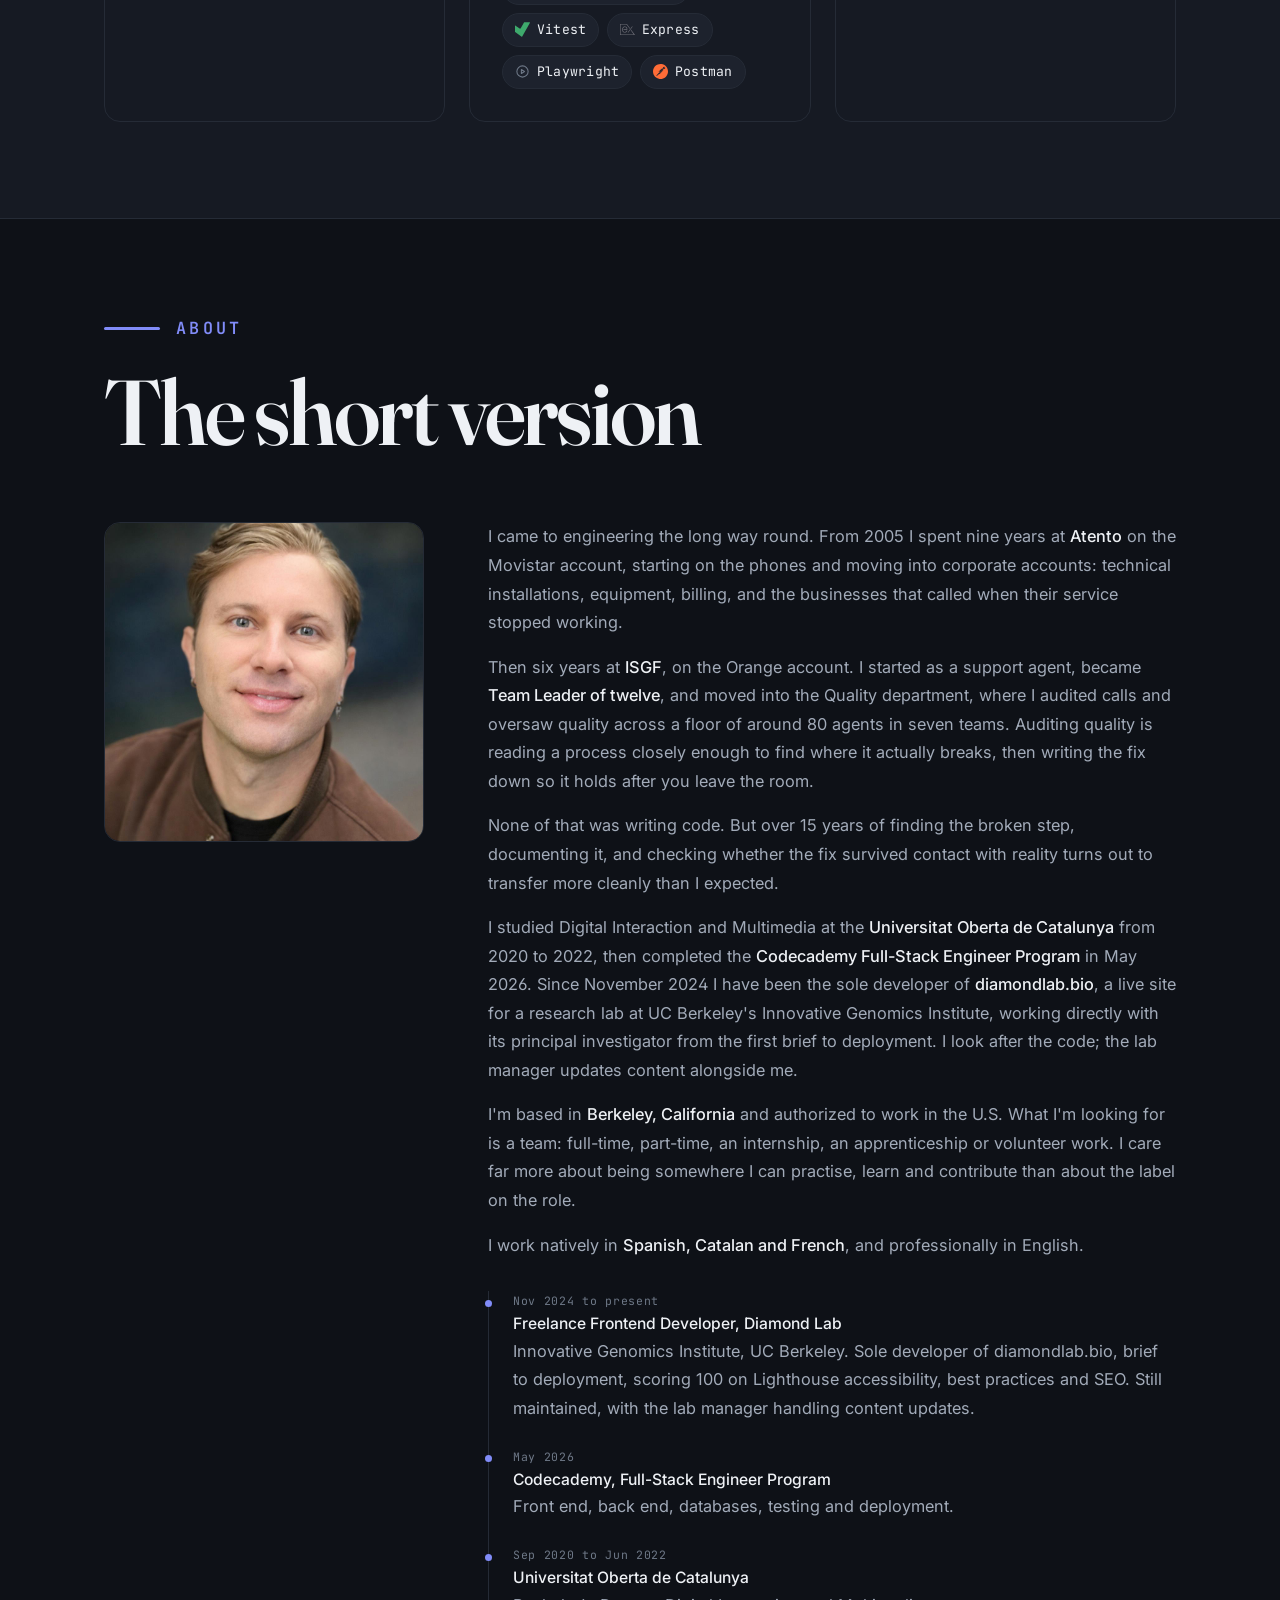
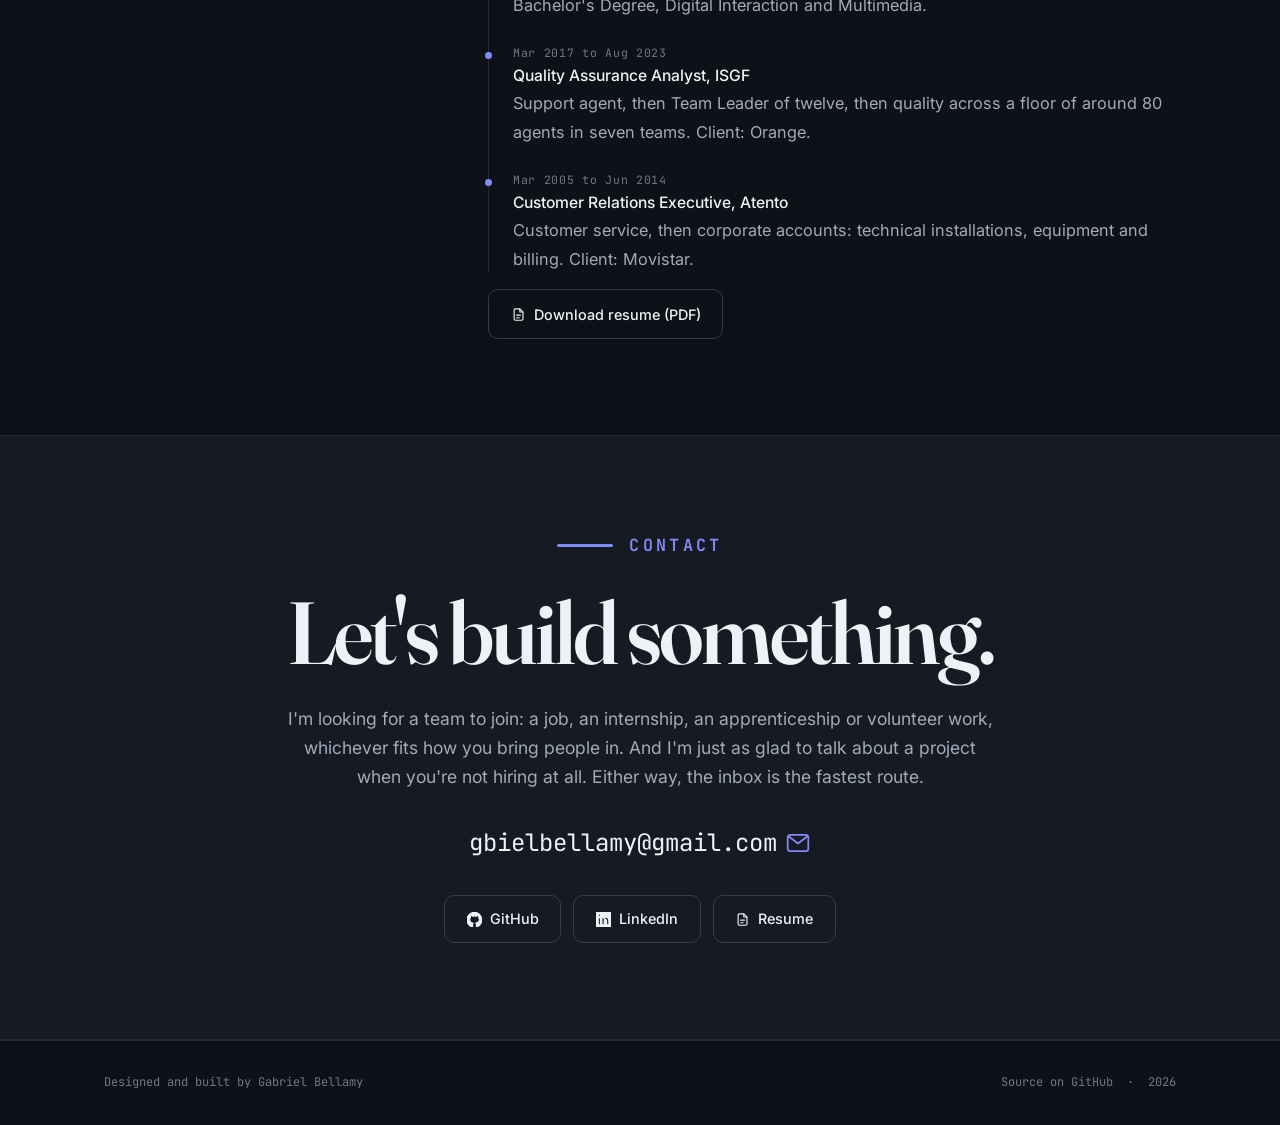
==== commit 3fd308c5: "Let icons declare their own viewBox so the VS Code mark renders" ====
--- a/index.html
+++ b/index.html
@@ -27,7 +27,7 @@
   <link rel="preconnect" href="https://fonts.gstatic.com" crossorigin />
   <link href="https://fonts.googleapis.com/css2?family=Fraunces:ital,opsz,wght@0,9..144,400..700;1,9..144,400..600&family=Inter:wght@400;500;600&family=JetBrains+Mono:wght@400;500&display=swap" rel="stylesheet" />
 
-  <link rel="stylesheet" href="css/style.css?v=2026-08-17b" />
+  <link rel="stylesheet" href="css/style.css?v=2026-08-17c" />
 
   <!--
     Set the theme before the first paint, so the page never flashes the wrong
@@ -686,8 +686,8 @@
     </div>
   </footer>
 
-  <script src="js/projects.js?v=2026-08-17b"></script>
-  <script src="js/tech-icons.js?v=2026-08-17b"></script>
-  <script src="js/main.js?v=2026-08-17b"></script>
+  <script src="js/projects.js?v=2026-08-17c"></script>
+  <script src="js/tech-icons.js?v=2026-08-17c"></script>
+  <script src="js/main.js?v=2026-08-17c"></script>
 </body>
 </html>
